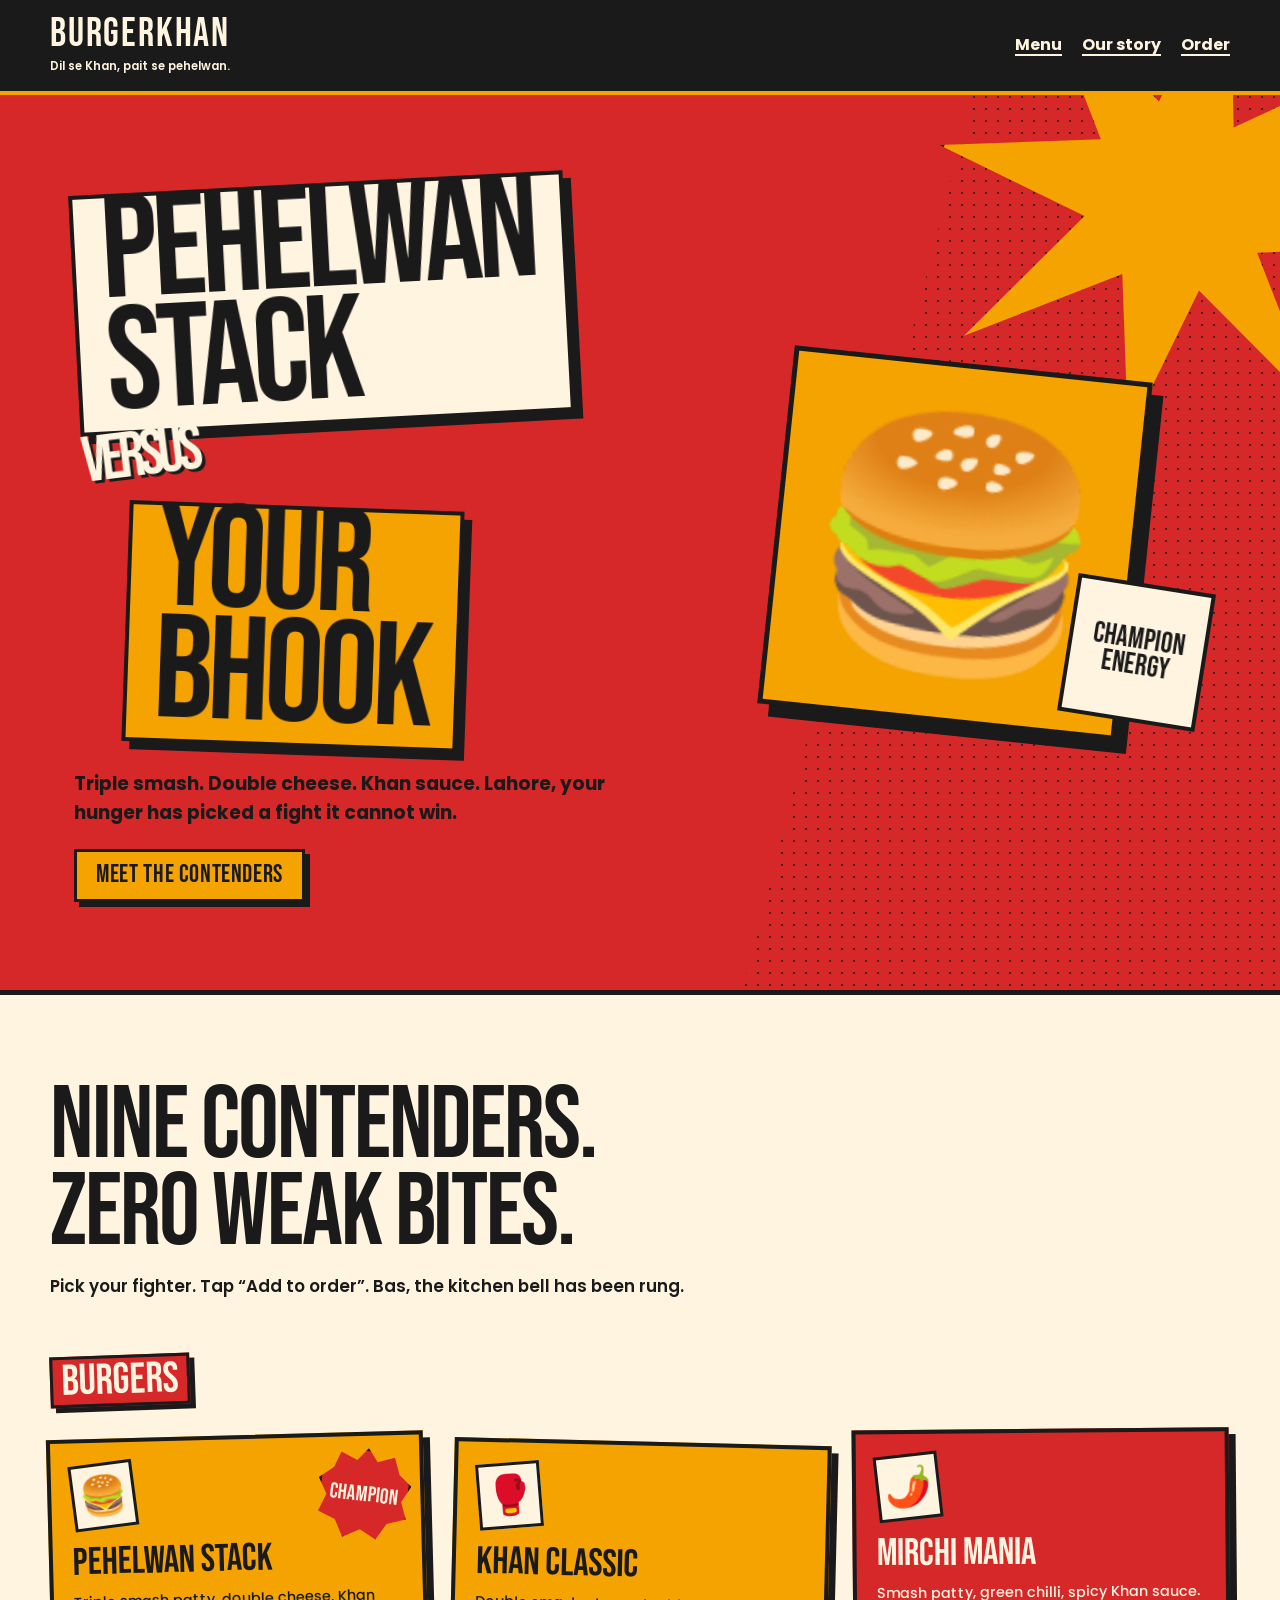
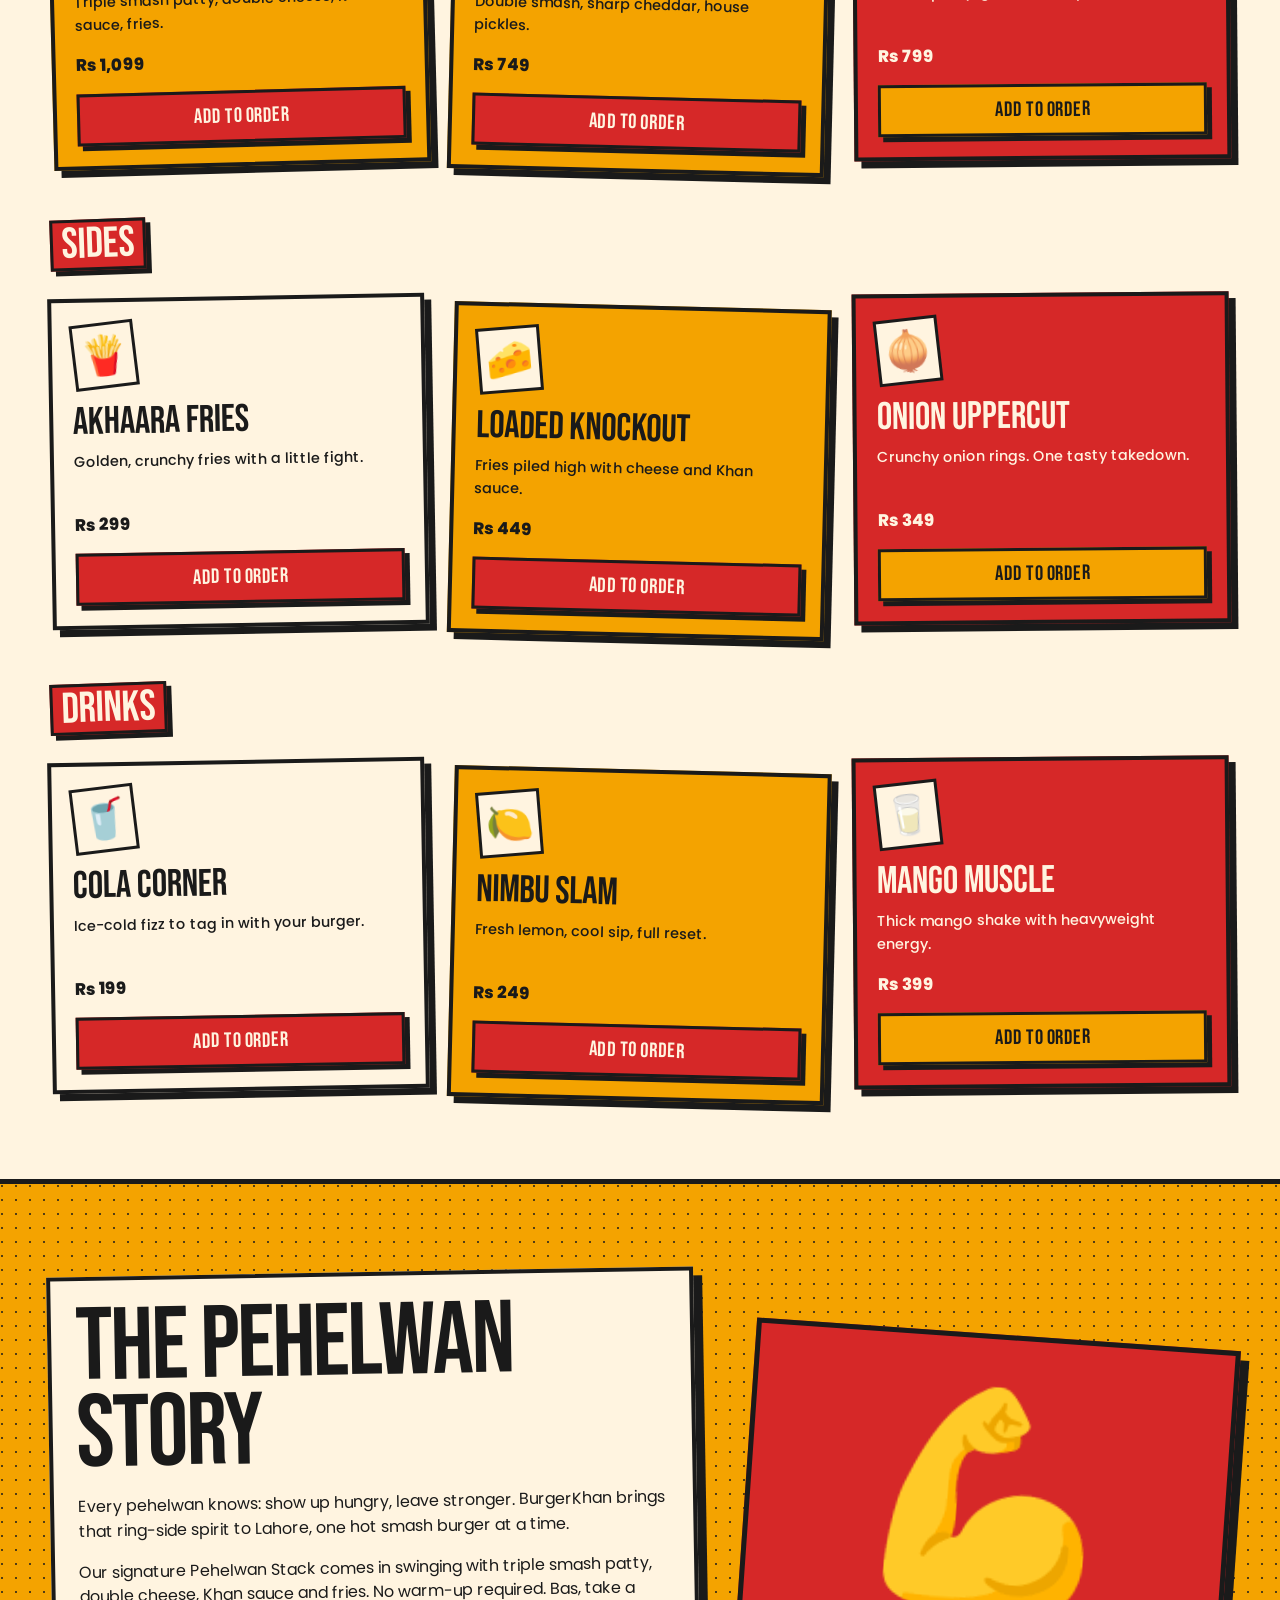
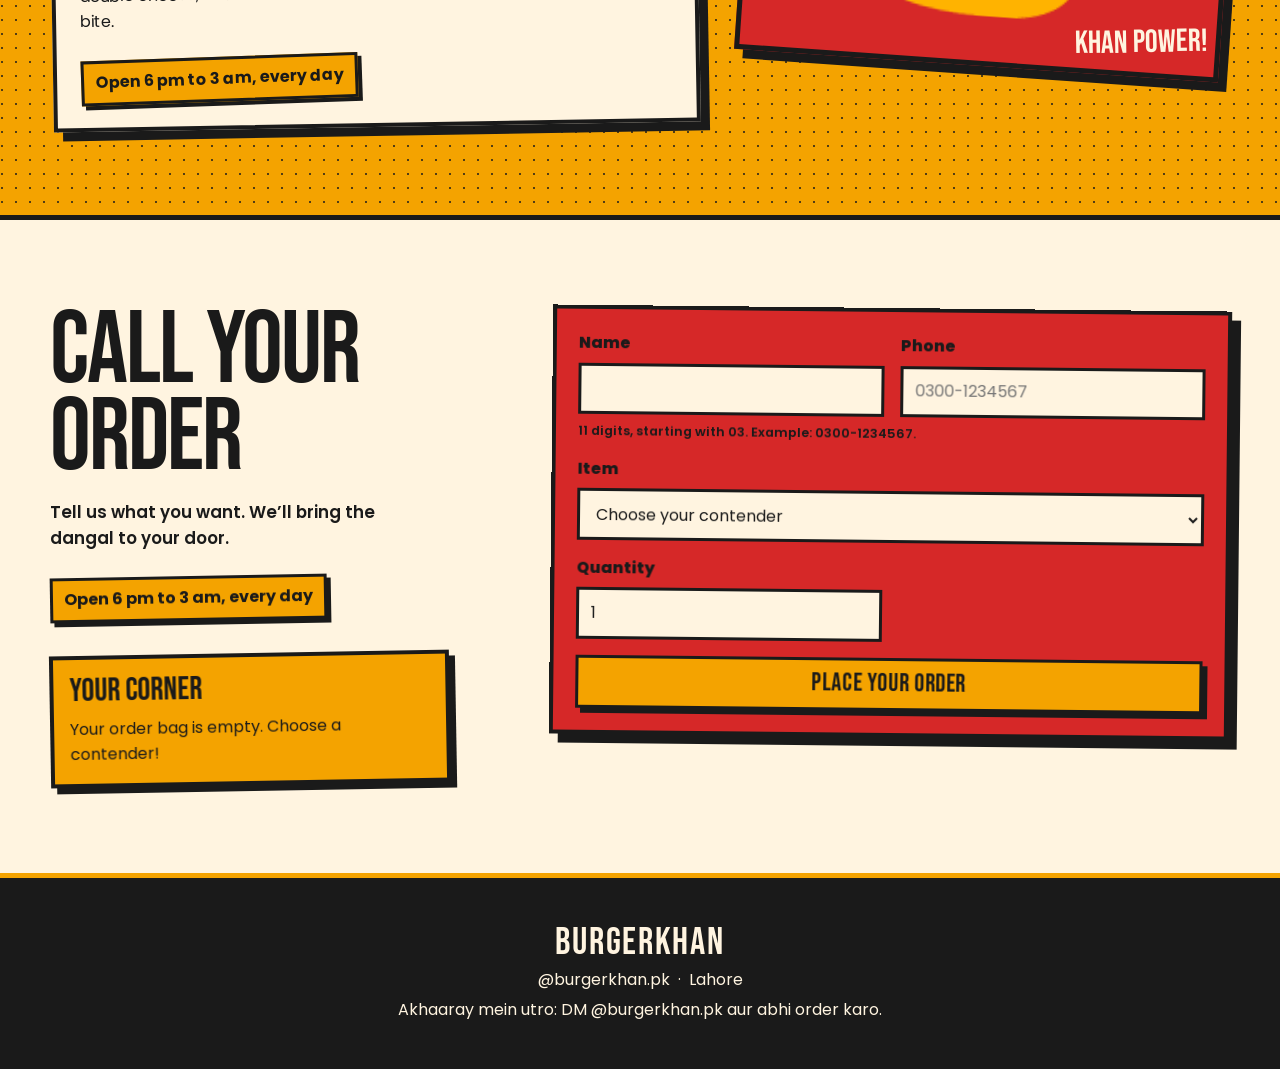
==== index.html @ 6ae86edf "first commit" ====
<!doctype html>
<html lang="en">
<head>
  <meta charset="utf-8">
  <meta name="viewport" content="width=device-width, initial-scale=1">
  <meta name="theme-color" content="#1A1A1A">
  <title>BurgerKhan | Dil se Khan, pait se pehelwan.</title>
  <meta name="description" content="Pehelwan-sized smash burgers, delivered across Lahore. Step into the BurgerKhan akhaara.">
  <link rel="preconnect" href="https://fonts.googleapis.com">
  <link rel="preconnect" href="https://fonts.gstatic.com" crossorigin>
  <link href="https://fonts.googleapis.com/css2?family=Bebas+Neue&family=Poppins:wght@400;500;600;700;800&display=swap" rel="stylesheet">
  <style>
    :root {
      color-scheme: light;
      --red: #D62828;
      --ink: #1A1A1A;
      --cream: #FFF4E0;
      --gold: #F4A300;
      --display: "Bebas Neue", Impact, sans-serif;
      --body: "Poppins", sans-serif;
    }

    * {
      box-sizing: border-box;
    }

    html {
      scroll-behavior: smooth;
    }

    body {
      margin: 0;
      overflow-x: hidden;
      background: var(--cream);
      color: var(--ink);
      font-family: var(--body);
      line-height: 1.55;
    }

    a {
      color: inherit;
    }

    button,
    input,
    select {
      font: inherit;
    }

    .site-header {
      position: relative;
      z-index: 2;
      padding: 1rem max(1.25rem, calc((100% - 1180px) / 2));
      border-bottom: 4px solid var(--gold);
      background: var(--ink);
      color: var(--cream);
    }

    .header-inner {
      display: flex;
      align-items: center;
      justify-content: space-between;
      gap: 1.5rem;
      max-width: 1180px;
      margin: 0 auto;
    }

    .brand {
      flex: 0 0 auto;
      text-decoration: none;
    }

    .brand-name {
      display: block;
      font-family: var(--display);
      font-size: 2.5rem;
      letter-spacing: 0.045em;
      line-height: 0.9;
    }

    .brand-tagline {
      display: block;
      margin-top: 0.35rem;
      font-size: 0.72rem;
      font-weight: 600;
    }

    .site-nav {
      display: flex;
      flex-wrap: wrap;
      justify-content: flex-end;
      gap: 0.4rem 1.25rem;
    }

    .site-nav a {
      padding: 0.35rem 0;
      font-weight: 700;
      text-decoration-thickness: 2px;
      text-underline-offset: 0.25rem;
    }

    .site-nav a:hover,
    .site-nav a:focus-visible {
      color: var(--gold);
    }

    a:focus-visible,
    button:focus-visible,
    input:focus-visible,
    select:focus-visible {
      outline: 3px solid var(--gold);
      outline-offset: 4px;
    }

    .hero {
      position: relative;
      overflow: hidden;
      border-bottom: 5px solid var(--ink);
      background-color: var(--red);
      background-image: url("data:image/svg+xml,%3Csvg xmlns='http://www.w3.org/2000/svg' width='12' height='12' viewBox='0 0 12 12'%3E%3Ccircle cx='2' cy='2' r='1' fill='%231A1A1A'/%3E%3C/svg%3E");
      background-position: 0 0;
      background-size: 12px 12px;
    }

    .hero::before,
    .hero::after {
      position: absolute;
      z-index: 0;
      content: "";
      pointer-events: none;
    }

    .hero::before {
      inset: 0;
      background: var(--red);
      clip-path: polygon(0 0, 76% 0, 58% 100%, 0 100%);
    }

    .hero::after {
      top: -9rem;
      right: -9rem;
      width: 30rem;
      aspect-ratio: 1;
      border: 5px solid var(--ink);
      background: var(--gold);
      clip-path: polygon(50% 0, 58% 34%, 86% 13%, 70% 43%, 100% 50%, 68% 58%, 87% 87%, 58% 68%, 50% 100%, 42% 68%, 13% 87%, 32% 58%, 0 50%, 32% 42%, 13% 13%, 42% 32%);
      transform: rotate(12deg);
    }

    .hero-inner {
      position: relative;
      z-index: 1;
      display: grid;
      grid-template-columns: 1.1fr 0.9fr;
      align-items: center;
      gap: 1rem;
      max-width: 1180px;
      min-height: 600px;
      margin: 0 auto;
      padding: 4rem 1.5rem;
    }

    .fight-poster {
      position: relative;
      z-index: 1;
      padding: 1.5rem 1rem 1.5rem 0;
    }

    .fight-poster h1 {
      margin: 0;
      font-family: var(--display);
      font-size: clamp(5rem, 11.5vw, 10.5rem);
      font-weight: 400;
      letter-spacing: -0.035em;
      line-height: 0.76;
      text-transform: uppercase;
    }

    .fight-poster h1 > span:not(.versus) {
      display: block;
      width: fit-content;
      padding: 0 0.18em 0.06em;
      border: 4px solid var(--ink);
      background: var(--cream);
      box-shadow: 8px 8px 0 var(--ink);
      transform: rotate(-3deg);
    }

    .fight-poster h1 > span:last-child {
      margin-top: 0.16em;
      background: var(--gold);
      transform: rotate(2deg) translateX(0.35em);
    }

    .versus {
      display: block;
      width: fit-content;
      margin: 0.35rem 0 0.4rem 0.5rem;
      color: var(--cream);
      font-family: var(--display);
      font-size: clamp(2.6rem, 5vw, 4.5rem);
      line-height: 0.8;
      text-shadow: 3px 3px 0 var(--ink);
      transform: rotate(-7deg);
    }

    .hero-copy {
      max-width: 540px;
      margin: 1.5rem 0 1.35rem;
      font-size: clamp(1rem, 1.7vw, 1.18rem);
      font-weight: 700;
    }

    .button {
      display: inline-flex;
      align-items: center;
      justify-content: center;
      min-height: 3.25rem;
      padding: 0.7rem 1.2rem;
      border: 3px solid var(--ink);
      border-radius: 0;
      background: var(--gold);
      box-shadow: 5px 5px 0 var(--ink);
      color: var(--ink);
      font-family: var(--display);
      font-size: 1.55rem;
      letter-spacing: 0.025em;
      line-height: 1;
      text-decoration: none;
      cursor: pointer;
      transition: transform 120ms ease, box-shadow 120ms ease, background-color 120ms ease;
    }

    .button:hover {
      background: var(--cream);
      animation: wobble 360ms ease-in-out;
    }

    .button:active {
      box-shadow: 1px 1px 0 var(--ink);
      transform: translate(4px, 4px) scale(0.96);
    }

    .hero-art {
      position: relative;
      display: grid;
      min-height: 400px;
      place-items: center;
    }

    .hero-burger {
      position: relative;
      z-index: 1;
      display: grid;
      width: min(74%, 360px);
      aspect-ratio: 1;
      place-items: center;
      border: 5px solid var(--ink);
      background: var(--gold);
      box-shadow: 12px 12px 0 var(--ink);
      font-size: clamp(9rem, 19vw, 15rem);
      line-height: 1;
      transform: rotate(6deg);
    }

    .fight-stamp {
      position: absolute;
      right: 0;
      bottom: 1.3rem;
      z-index: 2;
      display: grid;
      width: 8.7rem;
      aspect-ratio: 1;
      place-items: center;
      border: 4px solid var(--ink);
      background: var(--cream);
      font-family: var(--display);
      font-size: 1.8rem;
      line-height: 0.9;
      text-align: center;
      transform: rotate(9deg);
    }

    .page-ready .hero {
      animation: screen-shake 500ms 120ms both;
    }

    .page-ready .fight-poster h1 > span:not(.versus) {
      animation: slam-in 600ms cubic-bezier(0.2, 1.5, 0.45, 1) both;
    }

    .page-ready .fight-poster h1 > span:last-child {
      animation-delay: 180ms;
    }

    main section:not(.hero) {
      padding: 5.5rem max(1.25rem, calc((100% - 1180px) / 2));
    }

    .section-inner {
      max-width: 1180px;
      margin: 0 auto;
    }

    .section-heading {
      max-width: 900px;
      margin: 0;
      font-family: var(--display);
      font-size: clamp(3.8rem, 8vw, 7rem);
      font-weight: 400;
      letter-spacing: -0.02em;
      line-height: 0.85;
      text-transform: uppercase;
    }

    .section-intro {
      max-width: 650px;
      margin: 1rem 0 2.5rem;
      font-size: 1.05rem;
      font-weight: 600;
    }

    .menu-section {
      position: relative;
      overflow: hidden;
    }

    .menu-section::after {
      position: absolute;
      top: 4rem;
      right: -5rem;
      width: 16rem;
      aspect-ratio: 1;
      border: 4px solid var(--ink);
      background: var(--gold);
      clip-path: polygon(50% 0, 61% 36%, 98% 20%, 72% 50%, 98% 80%, 61% 64%, 50% 100%, 39% 64%, 2% 80%, 28% 50%, 2% 20%, 39% 36%);
      transform: rotate(18deg);
      pointer-events: none;
    }

    .menu-category {
      position: relative;
      z-index: 1;
      margin-top: 3.5rem;
    }

    .category-heading {
      display: inline-block;
      margin: 0 0 1.6rem;
      padding: 0 0.2em;
      border: 3px solid var(--ink);
      background: var(--red);
      box-shadow: 5px 5px 0 var(--ink);
      color: var(--cream);
      font-family: var(--display);
      font-size: 2.7rem;
      font-weight: 400;
      line-height: 1.05;
      text-transform: uppercase;
      transform: rotate(-2deg);
    }

    .menu-grid {
      display: grid;
      grid-template-columns: repeat(3, minmax(0, 1fr));
      gap: 1.5rem;
    }

    .menu-card {
      position: relative;
      display: flex;
      min-height: 300px;
      flex-direction: column;
      align-items: flex-start;
      padding: 1.25rem;
      border: 4px solid var(--ink);
      background: var(--cream);
      box-shadow: 7px 7px 0 var(--ink);
      transform: rotate(-1deg);
    }

    .menu-card:nth-child(2) {
      background: var(--gold);
      transform: rotate(1.4deg) translateY(0.6rem);
    }

    .menu-card:nth-child(3) {
      background: var(--red);
      color: var(--cream);
      transform: rotate(-0.5deg) translateY(-0.2rem);
    }

    .menu-card.featured {
      background: var(--gold);
      transform: rotate(-1.5deg) translateY(0.2rem);
    }

    .menu-card:nth-child(3).featured {
      background: var(--gold);
      color: var(--ink);
    }

    .menu-card-emoji {
      display: grid;
      width: 4rem;
      aspect-ratio: 1;
      place-items: center;
      margin-bottom: 0.85rem;
      border: 3px solid var(--ink);
      background: var(--cream);
      font-size: 2.4rem;
      transform: rotate(-6deg);
    }

    .menu-card h3 {
      max-width: 100%;
      margin: 0.2rem 0 0.4rem;
      font-family: var(--display);
      font-size: clamp(1.9rem, 3vw, 2.7rem);
      font-weight: 400;
      line-height: 0.95;
      text-transform: uppercase;
    }

    .menu-card p {
      margin: 0.2rem 0 1rem;
      font-size: 0.9rem;
      font-weight: 500;
    }

    .price {
      margin-top: auto;
      font-size: 1.05rem;
      font-weight: 800;
    }

    .badge {
      position: absolute;
      top: 0.75rem;
      right: 0.65rem;
      display: grid;
      width: 5.8rem;
      aspect-ratio: 1;
      place-items: center;
      border: 3px solid var(--ink);
      background: var(--red);
      color: var(--cream);
      font-family: var(--display);
      font-size: 1.35rem;
      line-height: 0.9;
      text-align: center;
      clip-path: polygon(50% 0, 61% 14%, 79% 7%, 86% 25%, 100% 36%, 91% 54%, 98% 72%, 78% 79%, 68% 97%, 50% 88%, 32% 98%, 22% 80%, 3% 73%, 10% 54%, 0 37%, 15% 24%, 21% 7%, 39% 14%);
      transform: rotate(8deg);
    }

    .add-button {
      width: 100%;
      margin-top: 1rem;
      background: var(--red);
      color: var(--cream);
      font-size: 1.3rem;
    }

    .menu-card:nth-child(3) .add-button {
      background: var(--gold);
      color: var(--ink);
    }

    .story {
      position: relative;
      overflow: hidden;
      border-top: 5px solid var(--ink);
      border-bottom: 5px solid var(--ink);
      background: var(--gold);
      background-image: url("data:image/svg+xml,%3Csvg xmlns='http://www.w3.org/2000/svg' width='14' height='14' viewBox='0 0 14 14'%3E%3Ccircle cx='2' cy='2' r='1' fill='%231A1A1A'/%3E%3C/svg%3E");
      background-size: 14px 14px;
    }

    .story-layout {
      display: grid;
      grid-template-columns: 1fr 0.75fr;
      align-items: center;
      gap: 3rem;
    }

    .story-copy {
      position: relative;
      z-index: 1;
      padding: 1.5rem;
      border: 4px solid var(--ink);
      background: var(--cream);
      box-shadow: 9px 9px 0 var(--ink);
      transform: rotate(-1deg);
    }

    .story-copy p {
      max-width: 650px;
    }

    .story-callout {
      position: relative;
      display: grid;
      min-height: 310px;
      place-items: center;
      border: 5px solid var(--ink);
      background: var(--red);
      box-shadow: 9px 9px 0 var(--ink);
      font-size: clamp(8rem, 18vw, 13rem);
      transform: rotate(4deg);
    }

    .story-callout::after {
      position: absolute;
      right: 0.5rem;
      bottom: 0.3rem;
      content: "KHAN POWER!";
      color: var(--cream);
      font-family: var(--display);
      font-size: 2rem;
      transform: rotate(-5deg);
    }

    .hours {
      display: inline-block;
      margin: 0.5rem 0 0;
      padding: 0.45rem 0.7rem;
      border: 3px solid var(--ink);
      background: var(--gold);
      box-shadow: 4px 4px 0 var(--ink);
      font-weight: 700;
      transform: rotate(-1deg);
    }

    .order-section {
      background: var(--cream);
    }

    .order-layout {
      display: grid;
      grid-template-columns: 0.8fr 1.2fr;
      align-items: start;
      gap: 3rem;
    }

    .order-note {
      max-width: 380px;
      font-size: 1.05rem;
      font-weight: 600;
    }

    .order-bag {
      max-width: 400px;
      margin-top: 2rem;
      padding: 1rem;
      border: 4px solid var(--ink);
      background: var(--gold);
      box-shadow: 6px 6px 0 var(--ink);
      transform: rotate(-1deg);
    }

    .order-bag h3 {
      margin: 0;
      font-family: var(--display);
      font-size: 2rem;
      font-weight: 400;
      line-height: 1;
      text-transform: uppercase;
    }

    .order-bag ol {
      margin: 0.65rem 0 0;
      padding-left: 1.5rem;
    }

    .order-bag li {
      margin: 0.35rem 0;
      font-weight: 700;
    }

    .order-bag-empty {
      margin: 0.65rem 0 0;
    }

    .order-form {
      display: grid;
      grid-template-columns: 1fr 1fr;
      gap: 1rem;
      padding: 1.4rem;
      border: 4px solid var(--ink);
      background: var(--red);
      box-shadow: 9px 9px 0 var(--ink);
      transform: rotate(0.6deg);
    }

    .field {
      display: grid;
      align-content: start;
      gap: 0.4rem;
    }

    .field.full-width,
    .phone-hint,
    .form-error,
    .form-success,
    .order-form .button {
      grid-column: 1 / -1;
    }

    .field label {
      font-weight: 800;
    }

    .field input,
    .field select {
      width: 100%;
      min-height: 3.1rem;
      padding: 0.65rem 0.75rem;
      border: 3px solid var(--ink);
      border-radius: 0;
      background: var(--cream);
      color: var(--ink);
    }

    .field input:focus,
    .field select:focus {
      outline: 3px solid var(--gold);
      outline-offset: 2px;
    }

    .phone-hint {
      margin: -0.55rem 0 0;
      font-size: 0.8rem;
      font-weight: 600;
    }

    .form-error,
    .form-success {
      margin: 0;
      padding: 0.6rem;
      border: 3px solid var(--ink);
      background: var(--cream);
      font-weight: 800;
    }

    .form-error {
      color: var(--red);
    }

    .form-success {
      color: var(--ink);
    }

    .shake {
      animation: wrong-field 380ms ease-in-out;
    }

    .site-footer {
      padding: 2.5rem 1.25rem;
      border-top: 5px solid var(--gold);
      background: var(--ink);
      color: var(--cream);
      text-align: center;
    }

    .footer-inner {
      max-width: 1180px;
      margin: 0 auto;
    }

    .site-footer p {
      margin: 0.35rem 0;
    }

    .footer-brand {
      font-family: var(--display);
      font-size: 2.4rem !important;
      letter-spacing: 0.045em;
      line-height: 1;
    }

    .dhishoom {
      position: fixed;
      z-index: 10;
      color: var(--gold);
      font-family: var(--display);
      font-size: clamp(2rem, 7vw, 4rem);
      line-height: 1;
      pointer-events: none;
      text-shadow: 3px 3px 0 var(--ink), -2px -2px 0 var(--ink), 2px -2px 0 var(--ink), -2px 2px 0 var(--ink);
      animation: dhishoom 650ms ease-out forwards;
    }

    .confetti-piece {
      position: fixed;
      z-index: 10;
      top: 45%;
      left: 50%;
      font-size: 1.8rem;
      pointer-events: none;
      animation: confetti-flight 1100ms ease-out forwards;
    }

    [hidden] {
      display: none !important;
    }

    @keyframes screen-shake {
      0%, 100% { transform: translateX(0); }
      20% { transform: translateX(-8px); }
      40% { transform: translateX(7px); }
      60% { transform: translateX(-5px); }
      80% { transform: translateX(3px); }
    }

    @keyframes slam-in {
      from { opacity: 0; transform: translateY(-90px) scale(1.35) rotate(-8deg); }
      to { opacity: 1; }
    }

    @keyframes wobble {
      0%, 100% { transform: rotate(0); }
      25% { transform: rotate(-3deg); }
      65% { transform: rotate(3deg); }
    }

    @keyframes wrong-field {
      0%, 100% { transform: translateX(0); }
      25% { transform: translateX(-8px); }
      50% { transform: translateX(7px); }
      75% { transform: translateX(-4px); }
    }

    @keyframes dhishoom {
      0% { opacity: 0; transform: translate(-50%, 0) scale(0.3) rotate(-14deg); }
      25% { opacity: 1; transform: translate(-50%, -1.2rem) scale(1.2) rotate(7deg); }
      100% { opacity: 0; transform: translate(-50%, -4rem) scale(0.8) rotate(-5deg); }
    }

    @keyframes confetti-flight {
      0% { opacity: 1; transform: translate(-50%, -50%) rotate(0) scale(0.7); }
      100% { opacity: 0; transform: translate(calc(-50% + var(--drift-x)), calc(-50% + var(--drift-y))) rotate(var(--spin)) scale(1.15); }
    }

    @media (max-width: 760px) {
      .header-inner {
        align-items: flex-start;
        flex-direction: column;
        gap: 0.8rem;
      }

      .site-nav {
        justify-content: flex-start;
        gap: 0.4rem 1rem;
      }

      .hero-inner {
        grid-template-columns: 1fr;
        gap: 0;
        min-height: auto;
        padding: 3rem 1.25rem 2rem;
      }

      .fight-poster {
        padding: 1.25rem 0 0;
      }

      .fight-poster h1 {
        font-size: clamp(4.5rem, 17vw, 8rem);
      }

      .hero-art {
        min-height: 300px;
      }

      .hero-burger {
        width: min(66%, 290px);
        font-size: clamp(9rem, 34vw, 13rem);
      }

      .fight-stamp {
        right: 8%;
        bottom: 0;
      }

      main section:not(.hero) {
        padding: 4rem 1.25rem;
      }

      .menu-grid {
        grid-template-columns: repeat(2, minmax(0, 1fr));
        gap: 1.25rem;
      }

      .menu-card {
        min-height: 320px;
        padding: 1rem;
      }

      .menu-card h3 {
        font-size: clamp(1.8rem, 5vw, 2.4rem);
      }

      .story-layout,
      .order-layout {
        grid-template-columns: 1fr;
        gap: 2rem;
      }

      .story-callout {
        min-height: 250px;
      }
    }

    @media (max-width: 430px) {
      .site-header {
        padding: 1rem;
      }

      .brand-name {
        font-size: 2.2rem;
      }

      .site-nav {
        gap: 0.25rem 0.8rem;
      }

      .site-nav a {
        font-size: 0.9rem;
      }

      .hero-inner {
        padding: 2.5rem 1rem 1.5rem;
      }

      .fight-poster h1 {
        font-size: clamp(4rem, 18vw, 5.7rem);
      }

      .fight-poster h1 > span:not(.versus) {
        border-width: 3px;
        box-shadow: 5px 5px 0 var(--ink);
      }

      .versus {
        font-size: 2.6rem;
      }

      .hero-art {
        min-height: 245px;
      }

      .hero-burger {
        width: 66%;
        border-width: 4px;
        box-shadow: 8px 8px 0 var(--ink);
        font-size: 9rem;
      }

      .fight-stamp {
        right: 3%;
        width: 6.7rem;
        font-size: 1.4rem;
      }

      main section:not(.hero) {
        padding: 3.5rem 1rem;
      }

      .section-heading {
        font-size: clamp(3.3rem, 15vw, 4.4rem);
      }

      .menu-category {
        margin-top: 2.7rem;
      }

      .menu-grid {
        grid-template-columns: 1fr;
        gap: 1.2rem;
        padding: 0 0.3rem 0.5rem;
      }

      .menu-card,
      .menu-card:nth-child(2),
      .menu-card:nth-child(3),
      .menu-card.featured {
        min-height: 270px;
        transform: none;
      }

      .menu-card:nth-child(2) {
        transform: rotate(1deg);
      }

      .menu-card:nth-child(3) {
        transform: rotate(-0.7deg);
      }

      .menu-card h3 {
        font-size: 2.35rem;
      }

      .story-copy {
        padding: 1rem;
      }

      .order-form {
        grid-template-columns: 1fr;
        padding: 1rem;
      }

      .field.full-width,
      .phone-hint,
      .form-error,
      .form-success,
      .order-form .button {
        grid-column: auto;
      }

      .site-footer p:last-child {
        max-width: 320px;
        margin: 0.5rem auto 0;
      }
    }

    @media (prefers-reduced-motion: reduce) {
      html {
        scroll-behavior: auto;
      }

      *,
      *::before,
      *::after {
        animation-duration: 0.01ms !important;
        animation-iteration-count: 1 !important;
        scroll-behavior: auto !important;
        transition-duration: 0.01ms !important;
      }
    }
  </style>
</head>
<body>
  <header class="site-header" id="home">
    <div class="header-inner">
      <a class="brand" href="#home" aria-label="BurgerKhan home">
        <span class="brand-name">BURGERKHAN</span>
        <span class="brand-tagline">Dil se Khan, pait se pehelwan.</span>
      </a>
      <nav class="site-nav" aria-label="Main navigation">
        <a href="#menu">Menu</a>
        <a href="#story">Our story</a>
        <a href="#order">Order</a>
      </nav>
    </div>
  </header>

  <main>
    <section class="hero" aria-labelledby="hero-title">
      <div class="hero-inner">
        <div class="fight-poster">
          <h1 id="hero-title"><span>Pehelwan<br>Stack</span><span class="versus">Versus</span><span>Your<br>Bhook</span></h1>
          <p class="hero-copy">Triple smash. Double cheese. Khan sauce. Lahore, your hunger has picked a fight it cannot win.</p>
          <a class="button" href="#menu">Meet the contenders</a>
        </div>
        <div class="hero-art" aria-hidden="true">
          <div class="hero-burger">🍔</div>
          <div class="fight-stamp">CHAMPION<br>ENERGY</div>
        </div>
      </div>
    </section>

    <section class="menu-section" id="menu" aria-labelledby="menu-title">
      <div class="section-inner">
        <h2 class="section-heading" id="menu-title">Nine contenders.<br>Zero weak bites.</h2>
        <p class="section-intro">Pick your fighter. Tap “Add to order”. Bas, the kitchen bell has been rung.</p>

        <div class="menu-category">
          <h3 class="category-heading">Burgers</h3>
          <div class="menu-grid">
            <article class="menu-card featured" data-item="Pehelwan Stack">
              <span class="badge">Champion</span>
              <span class="menu-card-emoji" aria-hidden="true">🍔</span>
              <h3>Pehelwan Stack</h3>
              <p>Triple smash patty, double cheese, Khan sauce, fries.</p>
              <span class="price">Rs 1,099</span>
              <button class="button add-button" type="button">Add to order</button>
            </article>
            <article class="menu-card" data-item="Khan Classic">
              <span class="menu-card-emoji" aria-hidden="true">🥊</span>
              <h3>Khan Classic</h3>
              <p>Double smash, sharp cheddar, house pickles.</p>
              <span class="price">Rs 749</span>
              <button class="button add-button" type="button">Add to order</button>
            </article>
            <article class="menu-card" data-item="Mirchi Mania">
              <span class="menu-card-emoji" aria-hidden="true">🌶️</span>
              <h3>Mirchi Mania</h3>
              <p>Smash patty, green chilli, spicy Khan sauce.</p>
              <span class="price">Rs 799</span>
              <button class="button add-button" type="button">Add to order</button>
            </article>
          </div>
        </div>

        <div class="menu-category">
          <h3 class="category-heading">Sides</h3>
          <div class="menu-grid">
            <article class="menu-card" data-item="Akhaara Fries">
              <span class="menu-card-emoji" aria-hidden="true">🍟</span>
              <h3>Akhaara Fries</h3>
              <p>Golden, crunchy fries with a little fight.</p>
              <span class="price">Rs 299</span>
              <button class="button add-button" type="button">Add to order</button>
            </article>
            <article class="menu-card" data-item="Loaded Knockout">
              <span class="menu-card-emoji" aria-hidden="true">🧀</span>
              <h3>Loaded Knockout</h3>
              <p>Fries piled high with cheese and Khan sauce.</p>
              <span class="price">Rs 449</span>
              <button class="button add-button" type="button">Add to order</button>
            </article>
            <article class="menu-card" data-item="Onion Uppercut">
              <span class="menu-card-emoji" aria-hidden="true">🧅</span>
              <h3>Onion Uppercut</h3>
              <p>Crunchy onion rings. One tasty takedown.</p>
              <span class="price">Rs 349</span>
              <button class="button add-button" type="button">Add to order</button>
            </article>
          </div>
        </div>

        <div class="menu-category">
          <h3 class="category-heading">Drinks</h3>
          <div class="menu-grid">
            <article class="menu-card" data-item="Cola Corner">
              <span class="menu-card-emoji" aria-hidden="true">🥤</span>
              <h3>Cola Corner</h3>
              <p>Ice-cold fizz to tag in with your burger.</p>
              <span class="price">Rs 199</span>
              <button class="button add-button" type="button">Add to order</button>
            </article>
            <article class="menu-card" data-item="Nimbu Slam">
              <span class="menu-card-emoji" aria-hidden="true">🍋</span>
              <h3>Nimbu Slam</h3>
              <p>Fresh lemon, cool sip, full reset.</p>
              <span class="price">Rs 249</span>
              <button class="button add-button" type="button">Add to order</button>
            </article>
            <article class="menu-card" data-item="Mango Muscle">
              <span class="menu-card-emoji" aria-hidden="true">🥛</span>
              <h3>Mango Muscle</h3>
              <p>Thick mango shake with heavyweight energy.</p>
              <span class="price">Rs 399</span>
              <button class="button add-button" type="button">Add to order</button>
            </article>
          </div>
        </div>
      </div>
    </section>

    <section class="story" id="story" aria-labelledby="story-title">
      <div class="section-inner story-layout">
        <div class="story-copy">
          <h2 class="section-heading" id="story-title">The pehelwan story</h2>
          <p>Every pehelwan knows: show up hungry, leave stronger. BurgerKhan brings that ring-side spirit to Lahore, one hot smash burger at a time.</p>
          <p>Our signature Pehelwan Stack comes in swinging with triple smash patty, double cheese, Khan sauce and fries. No warm-up required. Bas, take a bite.</p>
          <p class="hours">Open 6 pm to 3 am, every day</p>
        </div>
        <div class="story-callout" aria-hidden="true">💪</div>
      </div>
    </section>

    <section class="order-section" id="order" aria-labelledby="order-title">
      <div class="section-inner order-layout">
        <div>
          <h2 class="section-heading" id="order-title">Call your order</h2>
          <p class="order-note">Tell us what you want. We’ll bring the dangal to your door.</p>
          <p class="hours">Open 6 pm to 3 am, every day</p>
          <div class="order-bag" aria-live="polite">
            <h3>Your corner</h3>
            <p class="order-bag-empty" id="bag-empty">Your order bag is empty. Choose a contender!</p>
            <ol id="bag-items" hidden></ol>
          </div>
        </div>
        <form class="order-form" id="order-form" novalidate>
          <div class="field">
            <label for="customer-name">Name</label>
            <input id="customer-name" name="name" autocomplete="name" required>
          </div>
          <div class="field">
            <label for="customer-phone">Phone</label>
            <input id="customer-phone" name="phone" type="tel" inputmode="numeric" autocomplete="tel" placeholder="0300-1234567" aria-describedby="phone-hint phone-error" required>
          </div>
          <p class="phone-hint" id="phone-hint">11 digits, starting with 03. Example: 0300-1234567.</p>
          <div class="field full-width">
            <label for="order-item">Item</label>
            <select id="order-item" name="item" required>
              <option value="">Choose your contender</option>
              <option>Pehelwan Stack</option>
              <option>Khan Classic</option>
              <option>Mirchi Mania</option>
              <option>Akhaara Fries</option>
              <option>Loaded Knockout</option>
              <option>Onion Uppercut</option>
              <option>Cola Corner</option>
              <option>Nimbu Slam</option>
              <option>Mango Muscle</option>
            </select>
          </div>
          <div class="field">
            <label for="quantity">Quantity</label>
            <input id="quantity" name="quantity" type="number" min="1" step="1" value="1" required>
          </div>
          <p class="form-error" id="phone-error" role="alert" hidden>Please enter 11 digits starting with 03, like 0300-1234567. Check the number and try again.</p>
          <p class="form-error" id="form-error" role="alert" hidden>Please enter your name, choose an item and set a whole-number quantity of at least 1.</p>
          <p class="form-success" id="form-success" role="status" hidden>You’re in the ring! Your order details are ready.</p>
          <button class="button" type="submit">Place your order</button>
        </form>
      </div>
    </section>
  </main>

  <footer class="site-footer">
    <div class="footer-inner">
      <p class="footer-brand">BURGERKHAN</p>
      <p>@burgerkhan.pk &nbsp;·&nbsp; Lahore</p>
      <p>Akhaaray mein utro: DM @burgerkhan.pk aur abhi order karo.</p>
    </div>
  </footer>

  <script>
    const orderForm = document.querySelector("#order-form");
    const phoneInput = document.querySelector("#customer-phone");
    const nameInput = document.querySelector("#customer-name");
    const itemSelect = document.querySelector("#order-item");
    const quantityInput = document.querySelector("#quantity");
    const phoneError = document.querySelector("#phone-error");
    const formError = document.querySelector("#form-error");
    const formSuccess = document.querySelector("#form-success");
    const bagItems = document.querySelector("#bag-items");
    const bagEmpty = document.querySelector("#bag-empty");
    const orderItems = new Map();
    const reducedMotion = window.matchMedia("(prefers-reduced-motion: reduce)");

    requestAnimationFrame(() => document.body.classList.add("page-ready"));

    function isValidPhone(value) {
      return /^03\d{2}-?\d{7}$/.test(value);
    }

    function showDhishoom(button) {
      if (reducedMotion.matches) return;
      const bounds = button.getBoundingClientRect();
      const burst = document.createElement("span");
      burst.className = "dhishoom";
      burst.textContent = "DHISHOOM!";
      burst.setAttribute("aria-hidden", "true");
      burst.style.left = `${bounds.left + bounds.width / 2}px`;
      burst.style.top = `${bounds.top}px`;
      document.body.append(burst);
      window.setTimeout(() => burst.remove(), 700);
    }

    function renderBag() {
      bagItems.replaceChildren();
      bagEmpty.hidden = orderItems.size > 0;
      bagItems.hidden = orderItems.size === 0;

      for (const [item, quantity] of orderItems) {
        const line = document.createElement("li");
        line.textContent = `${item} × ${quantity}`;
        bagItems.append(line);
      }
    }

    function setOrderItem(item, quantity) {
      orderItems.set(item, quantity);
      itemSelect.value = item;
      quantityInput.value = String(quantity);
      renderBag();
      formSuccess.hidden = true;
    }

    document.querySelectorAll(".menu-card").forEach((card) => {
      const button = card.querySelector(".add-button");
      button.addEventListener("click", () => {
        const item = card.dataset.item;
        const quantity = (orderItems.get(item) || 0) + 1;
        setOrderItem(item, quantity);
        showDhishoom(button);
      });
    });

    itemSelect.addEventListener("change", () => {
      quantityInput.value = String(orderItems.get(itemSelect.value) || 1);
      formSuccess.hidden = true;
    });

    quantityInput.addEventListener("change", () => {
      const item = itemSelect.value;
      const quantity = Number(quantityInput.value);
      if (item && Number.isInteger(quantity) && quantity > 0) {
        orderItems.set(item, quantity);
        renderBag();
      }
      formSuccess.hidden = true;
    });

    phoneInput.addEventListener("blur", () => {
      const digits = phoneInput.value.replace(/\D/g, "");
      if (digits.length === 11 && digits.startsWith("03")) {
        phoneInput.value = `${digits.slice(0, 4)}-${digits.slice(4)}`;
      }
    });

    function shakeField(field) {
      field.classList.remove("shake");
      void field.offsetWidth;
      field.classList.add("shake");
      field.addEventListener("animationend", () => field.classList.remove("shake"), { once: true });
      field.focus();
    }

    function fireConfetti() {
      if (reducedMotion.matches) return;
      for (let index = 0; index < 24; index += 1) {
        const piece = document.createElement("span");
        const angle = (Math.PI * 2 * index) / 24;
        const distance = 90 + (index % 4) * 28;
        piece.className = "confetti-piece";
        piece.textContent = "🍔";
        piece.setAttribute("aria-hidden", "true");
        piece.style.setProperty("--drift-x", `${Math.cos(angle) * distance}px`);
        piece.style.setProperty("--drift-y", `${Math.sin(angle) * distance - 70}px`);
        piece.style.setProperty("--spin", `${(index % 2 ? 1 : -1) * (120 + index * 12)}deg`);
        document.body.append(piece);
        window.setTimeout(() => piece.remove(), 1150);
      }
    }

    orderForm.addEventListener("submit", (event) => {
      event.preventDefault();
      phoneError.hidden = true;
      formError.hidden = true;
      formSuccess.hidden = true;

      if (!isValidPhone(phoneInput.value)) {
        phoneError.hidden = false;
        shakeField(phoneInput);
        return;
      }

      const quantity = Number(quantityInput.value);
      if (!nameInput.value.trim()) {
        formError.hidden = false;
        shakeField(nameInput);
        return;
      }
      if (!itemSelect.value) {
        formError.hidden = false;
        shakeField(itemSelect);
        return;
      }
      if (!Number.isInteger(quantity) || quantity < 1) {
        formError.hidden = false;
        shakeField(quantityInput);
        return;
      }

      orderItems.set(itemSelect.value, quantity);
      renderBag();
      formSuccess.hidden = false;
      fireConfetti();
    });
  </script>
</body>
</html>
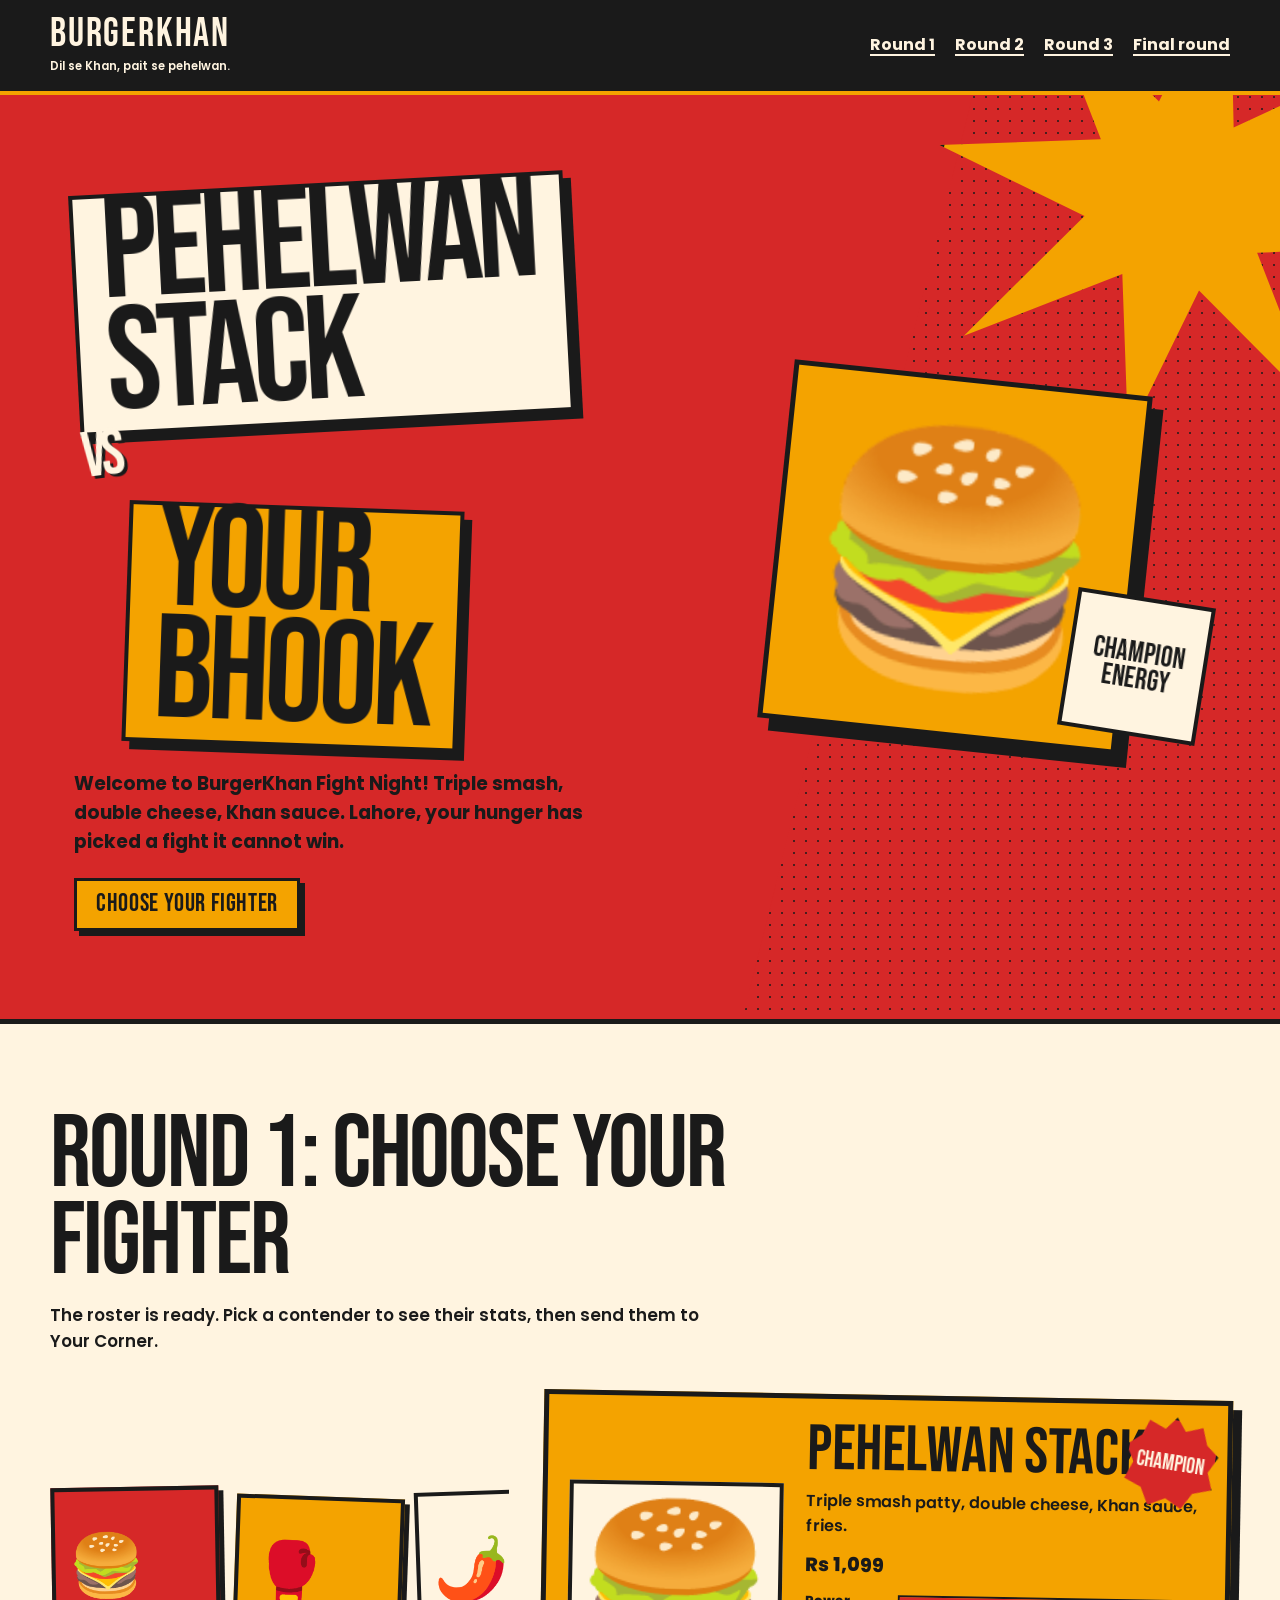
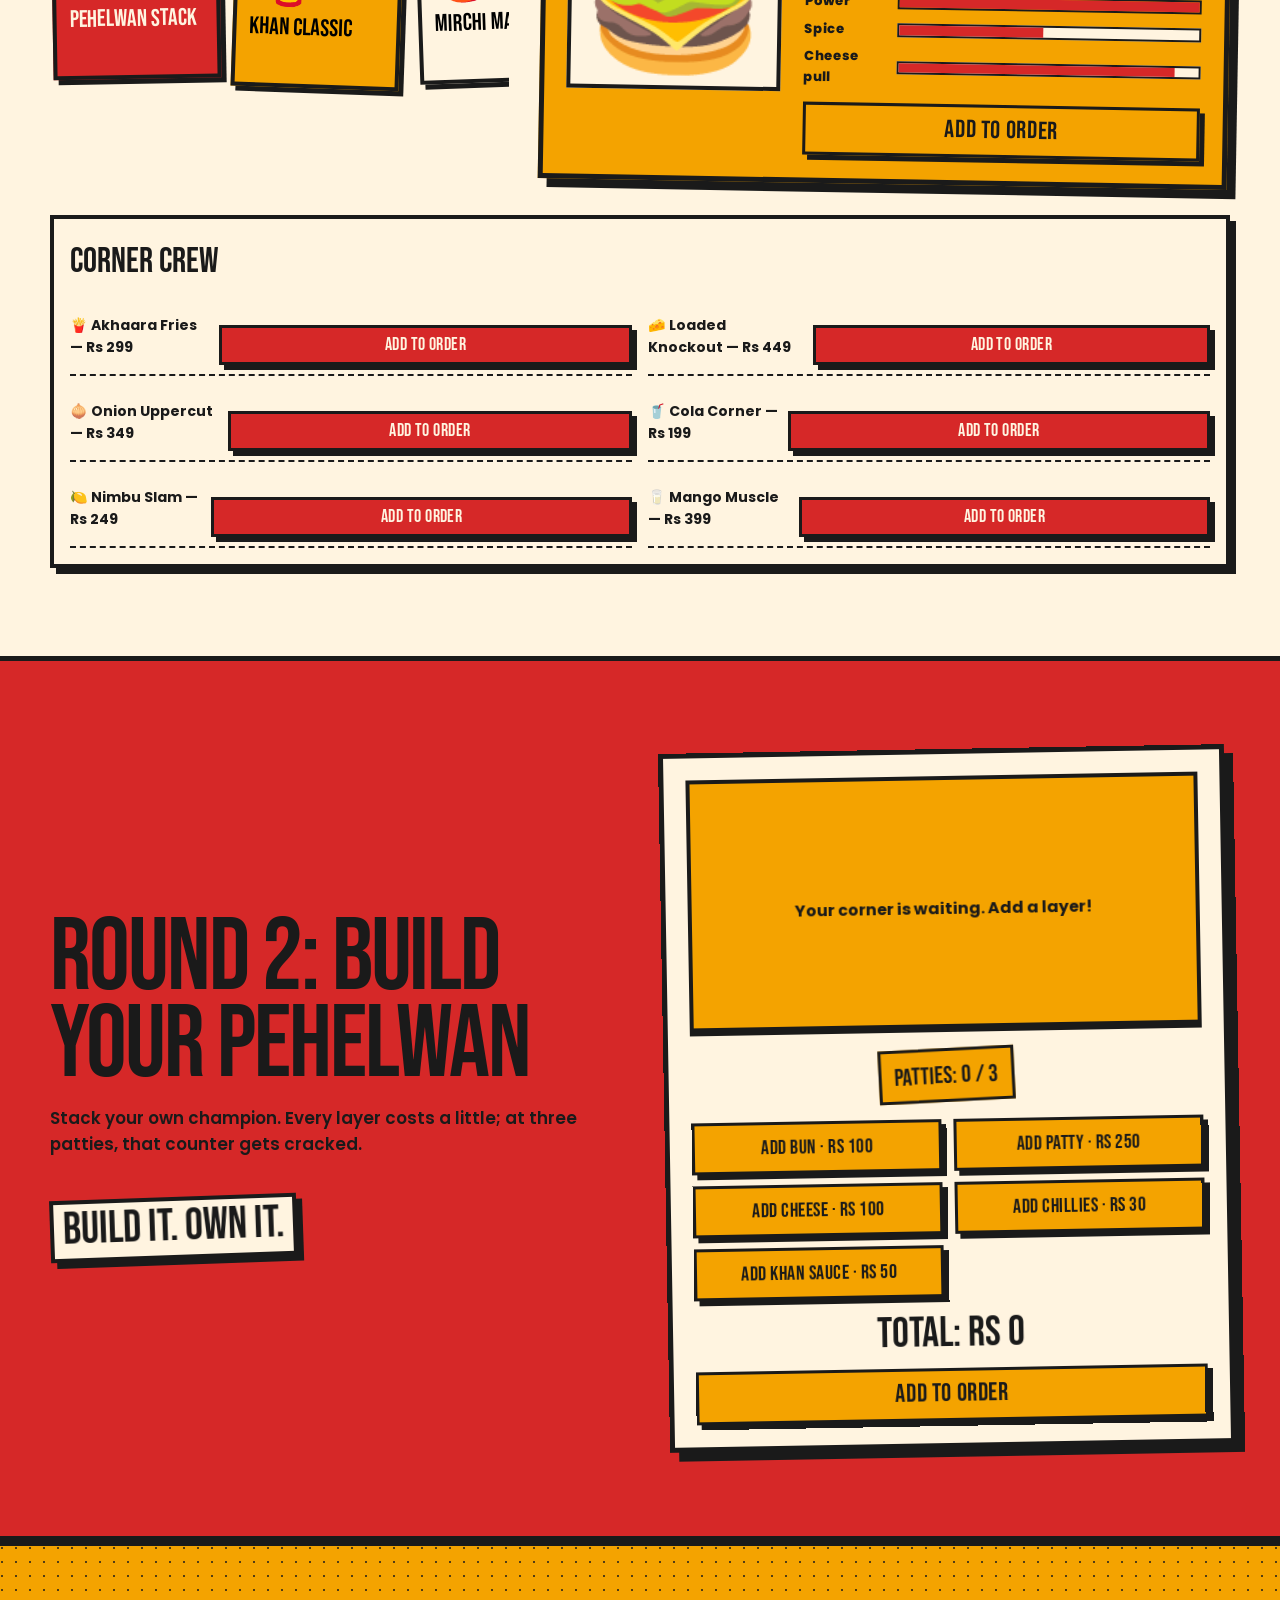
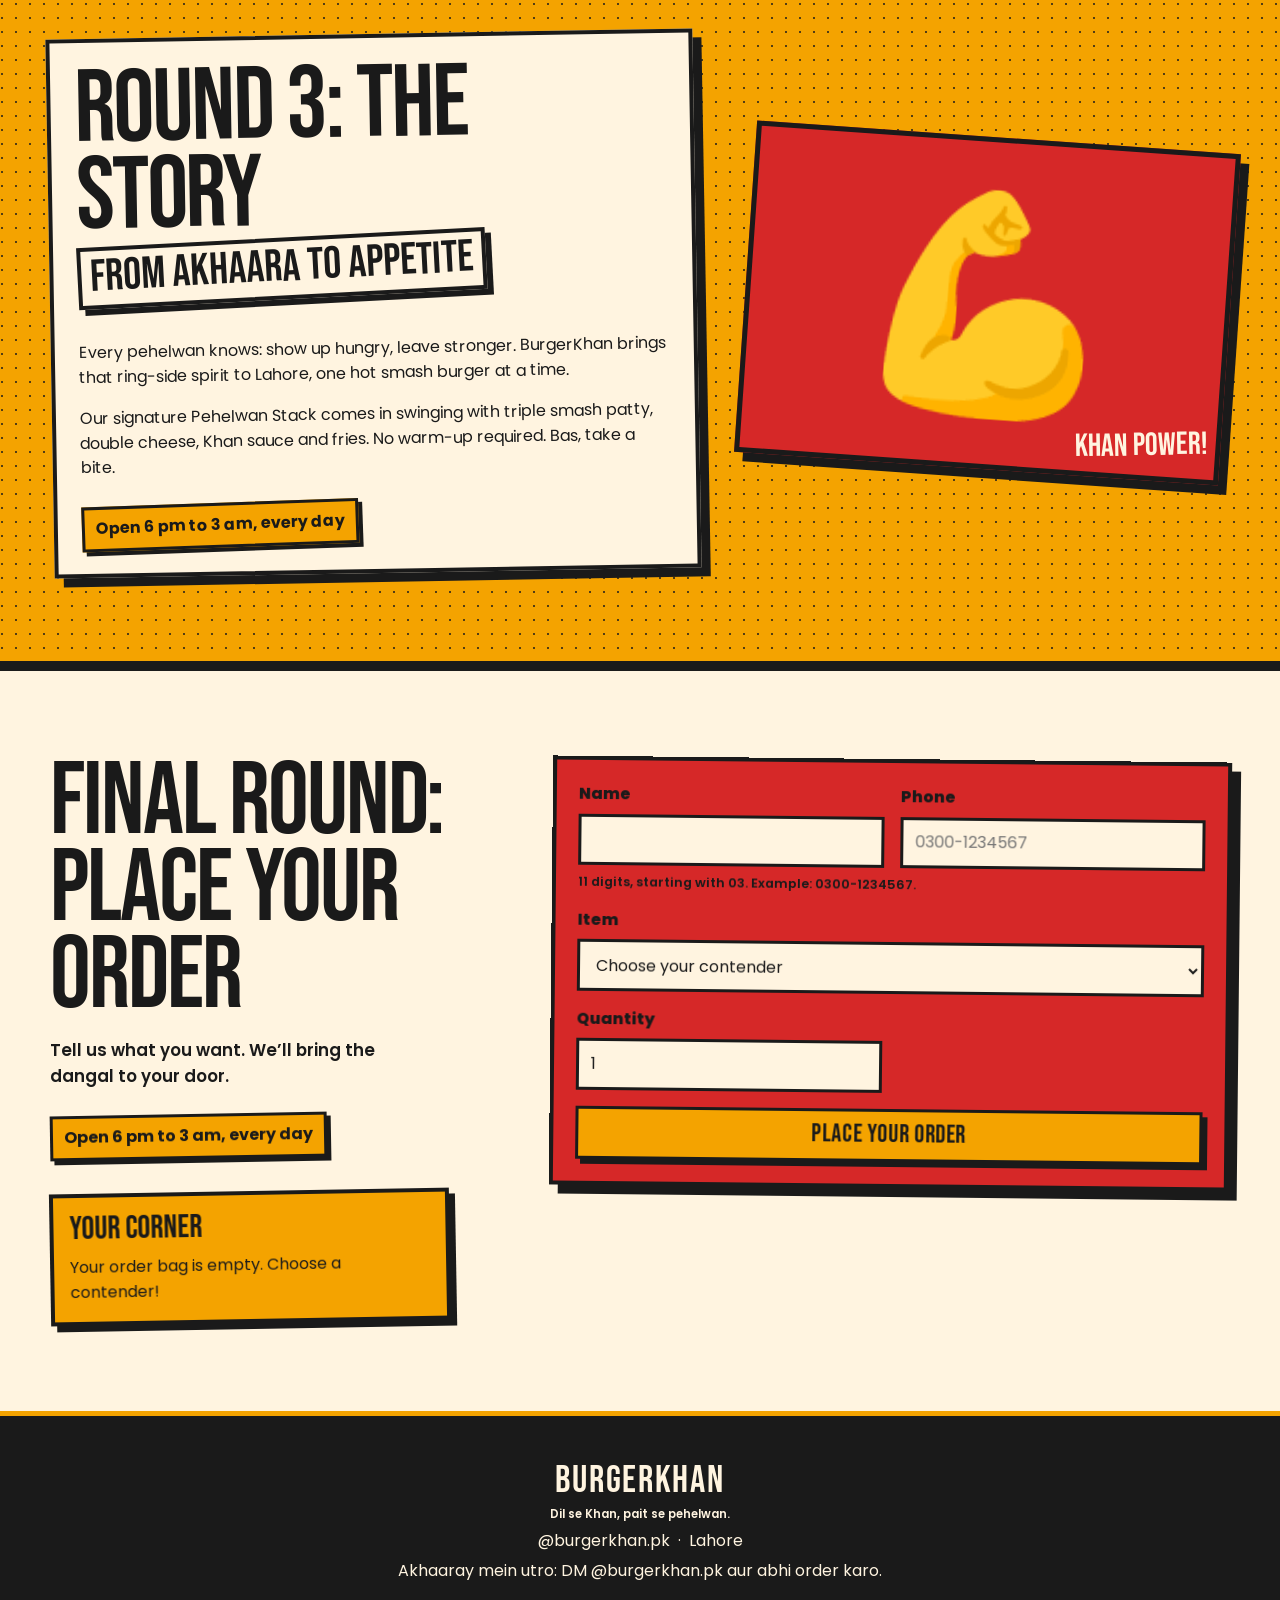
==== commit 440ae86c: "Add Fight Night rounds and burger builder" ====
--- a/index.html
+++ b/index.html
@@ -4,7 +4,7 @@
   <meta charset="utf-8">
   <meta name="viewport" content="width=device-width, initial-scale=1">
   <meta name="theme-color" content="#1A1A1A">
-  <title>BurgerKhan | Dil se Khan, pait se pehelwan.</title>
+  <title>BurgerKhan Fight Night | Dil se Khan, pait se pehelwan.</title>
   <meta name="description" content="Pehelwan-sized smash burgers, delivered across Lahore. Step into the BurgerKhan akhaara.">
   <link rel="preconnect" href="https://fonts.googleapis.com">
   <link rel="preconnect" href="https://fonts.gstatic.com" crossorigin>
@@ -37,6 +37,24 @@
       line-height: 1.55;
     }
 
+    body::before {
+      position: fixed;
+      z-index: 0;
+      inset: -30px;
+      background-image: url("data:image/svg+xml,%3Csvg xmlns='http://www.w3.org/2000/svg' width='16' height='16' viewBox='0 0 16 16'%3E%3Ccircle cx='3' cy='3' r='1.5' fill='%231A1A1A'/%3E%3C/svg%3E");
+      background-size: 16px 16px;
+      content: "";
+      opacity: 0.1;
+      pointer-events: none;
+      animation: dots-drift 14s linear infinite;
+    }
+
+    main,
+    .site-footer {
+      position: relative;
+      z-index: 1;
+    }
+
     a {
       color: inherit;
     }
@@ -48,12 +66,18 @@
     }
 
     .site-header {
-      position: relative;
-      z-index: 2;
+      position: sticky;
+      top: 0;
+      z-index: 5;
       padding: 1rem max(1.25rem, calc((100% - 1180px) / 2));
       border-bottom: 4px solid var(--gold);
       background: var(--ink);
       color: var(--cream);
+      transition: transform 180ms ease;
+    }
+
+    .site-header.header-hidden {
+      transform: translateY(-110%);
     }
 
     .header-inner {
@@ -145,6 +169,7 @@
       background: var(--gold);
       clip-path: polygon(50% 0, 58% 34%, 86% 13%, 70% 43%, 100% 50%, 68% 58%, 87% 87%, 58% 68%, 50% 100%, 42% 68%, 13% 87%, 32% 58%, 0 50%, 32% 42%, 13% 13%, 42% 32%);
       transform: rotate(12deg);
+      animation: sunburst-turn 34s linear infinite;
     }
 
     .hero-inner {
@@ -923,9 +948,474 @@
       }
     }
 
+    .atmosphere {
+      position: fixed;
+      z-index: 0;
+      inset: 0;
+      overflow: hidden;
+      pointer-events: none;
+    }
+
+    .floaty {
+      position: absolute;
+      bottom: -4rem;
+      font-size: clamp(1.5rem, 3vw, 2.8rem);
+      opacity: 0.18;
+      animation: float-up var(--float-time, 16s) linear infinite;
+      animation-delay: var(--float-delay, 0s);
+    }
+
+    .floaty:nth-child(1) { left: 8%; --float-time: 19s; }
+    .floaty:nth-child(2) { left: 31%; --float-time: 15s; --float-delay: -7s; }
+    .floaty:nth-child(3) { left: 55%; --float-time: 21s; --float-delay: -12s; }
+    .floaty:nth-child(4) { left: 78%; --float-time: 17s; --float-delay: -4s; }
+    .floaty:nth-child(5) { left: 92%; --float-time: 23s; --float-delay: -16s; }
+
+    .round-flash {
+      position: fixed;
+      z-index: 20;
+      top: 50%;
+      left: 50%;
+      display: grid;
+      min-width: min(18rem, calc(100vw - 2rem));
+      place-items: center;
+      padding: 1rem 2rem;
+      border: 5px solid var(--ink);
+      background: var(--gold);
+      box-shadow: 9px 9px 0 var(--ink);
+      font-family: var(--display);
+      font-size: clamp(3.2rem, 12vw, 6rem);
+      line-height: 0.9;
+      text-align: center;
+      opacity: 0;
+      pointer-events: none;
+      transform: translate(-50%, -50%) scale(0.5) rotate(-8deg);
+    }
+
+    .round-flash.is-active {
+      animation: round-card 1350ms cubic-bezier(0.2, 1.4, 0.4, 1) both;
+    }
+
+    .round-flash-bell {
+      display: block;
+      width: 2.6rem;
+      height: 2.6rem;
+      margin: 0 auto 0.25rem;
+      transform-origin: 50% 10%;
+    }
+
+    .round-flash.is-active .round-flash-bell {
+      animation: bell-ring 450ms 80ms ease-in-out 2;
+    }
+
+    .round-flash-bell path {
+      fill: var(--red);
+      stroke: var(--ink);
+      stroke-linecap: round;
+      stroke-linejoin: round;
+      stroke-width: 3;
+    }
+
+    .roster-layout {
+      display: grid;
+      grid-template-columns: minmax(0, 0.8fr) minmax(0, 1.2fr);
+      align-items: center;
+      gap: 2rem;
+    }
+
+    .roster {
+      display: flex;
+      gap: 0.9rem;
+      overflow-x: auto;
+      padding: 0.9rem 0.75rem 1.3rem;
+      scroll-snap-type: x mandatory;
+      scrollbar-color: var(--red) var(--cream);
+    }
+
+    .fighter-choice {
+      flex: 0 0 10.5rem;
+      min-height: 12rem;
+      padding: 0.8rem;
+      border: 4px solid var(--ink);
+      background: var(--cream);
+      box-shadow: 5px 5px 0 var(--ink);
+      font-family: var(--display);
+      font-size: 1.5rem;
+      line-height: 0.95;
+      text-align: left;
+      cursor: pointer;
+      scroll-snap-align: start;
+      transform: rotate(-2deg);
+    }
+
+    .fighter-choice:nth-child(even) {
+      background: var(--gold);
+      transform: rotate(2deg) translateY(0.4rem);
+    }
+
+    .fighter-choice[aria-pressed="true"] {
+      background: var(--red);
+      color: var(--cream);
+      transform: rotate(-1deg) translateY(-0.2rem);
+    }
+
+    .fighter-choice-emoji {
+      display: block;
+      margin-bottom: 0.75rem;
+      font-family: var(--body);
+      font-size: 3.8rem;
+      line-height: 1;
+    }
+
+    .fighter-preview {
+      position: relative;
+      display: grid;
+      grid-template-columns: minmax(8rem, 0.7fr) 1.3fr;
+      align-items: center;
+      gap: 1.4rem;
+      padding: 1.4rem;
+      border: 5px solid var(--ink);
+      background: var(--gold);
+      box-shadow: 9px 9px 0 var(--ink);
+      transform: rotate(1deg);
+    }
+
+    .fighter-preview-emoji {
+      display: grid;
+      min-height: 13rem;
+      place-items: center;
+      border: 4px solid var(--ink);
+      background: var(--cream);
+      font-size: clamp(6rem, 13vw, 10rem);
+      line-height: 1;
+    }
+
+    .fighter-preview h3 {
+      margin: 0;
+      font-family: var(--display);
+      font-size: clamp(2.5rem, 5vw, 4.5rem);
+      font-weight: 400;
+      line-height: 0.9;
+      text-transform: uppercase;
+    }
+
+    .fighter-preview p {
+      margin: 0.65rem 0;
+      font-weight: 600;
+    }
+
+    .fighter-price {
+      display: block;
+      margin: 0.7rem 0;
+      font-size: 1.2rem;
+      font-weight: 800;
+    }
+
+    .stat {
+      display: grid;
+      grid-template-columns: 5.3rem 1fr;
+      align-items: center;
+      gap: 0.5rem;
+      margin: 0.45rem 0;
+      font-size: 0.82rem;
+      font-weight: 800;
+    }
+
+    .stat-track {
+      height: 0.85rem;
+      border: 2px solid var(--ink);
+      background: var(--cream);
+    }
+
+    .stat-fill {
+      display: block;
+      width: var(--stat);
+      height: 100%;
+      background: var(--red);
+    }
+
+    .fighter-preview .button {
+      width: 100%;
+      margin-top: 0.5rem;
+    }
+
+    .corner-menu {
+      display: grid;
+      grid-template-columns: 1fr 1fr;
+      gap: 0.65rem 1rem;
+      margin-top: 2rem;
+      padding: 1rem;
+      border: 4px solid var(--ink);
+      background: var(--cream);
+      box-shadow: 6px 6px 0 var(--ink);
+    }
+
+    .corner-menu h3 {
+      grid-column: 1 / -1;
+      margin: 0;
+      font-family: var(--display);
+      font-size: 2.2rem;
+      font-weight: 400;
+    }
+
+    .corner-menu-item {
+      display: flex;
+      align-items: center;
+      justify-content: space-between;
+      gap: 0.6rem;
+      padding: 0.55rem 0;
+      border-bottom: 2px dashed var(--ink);
+    }
+
+    .corner-menu-item span {
+      font-size: 0.88rem;
+      font-weight: 700;
+    }
+
+    .corner-menu-item .button {
+      min-height: 2.5rem;
+      padding: 0.45rem 0.65rem;
+      font-size: 1.1rem;
+      white-space: nowrap;
+    }
+
+    .builder-section {
+      border-top: 5px solid var(--ink);
+      border-bottom: 5px solid var(--ink);
+      background: var(--red);
+    }
+
+    .builder-layout {
+      display: grid;
+      grid-template-columns: 1fr 1fr;
+      align-items: center;
+      gap: 3rem;
+    }
+
+    .builder-panel {
+      padding: 1.4rem;
+      border: 5px solid var(--ink);
+      background: var(--cream);
+      box-shadow: 9px 9px 0 var(--ink);
+      transform: rotate(-1deg);
+    }
+
+    .builder-stack {
+      display: flex;
+      min-height: 16rem;
+      flex-direction: column-reverse;
+      align-items: center;
+      justify-content: flex-start;
+      padding: 1.4rem 1rem 0.5rem;
+      border: 4px solid var(--ink);
+      border-bottom-width: 8px;
+      background: var(--gold);
+      overflow: hidden;
+    }
+
+    .builder-empty {
+      align-self: center;
+      margin: auto;
+      font-weight: 700;
+      text-align: center;
+    }
+
+    .burger-layer {
+      position: relative;
+      display: grid;
+      width: min(100%, 17rem);
+      min-height: 1.3rem;
+      place-items: center;
+      border: 3px solid var(--ink);
+      font-size: 0.72rem;
+      font-weight: 800;
+      line-height: 1.1;
+      text-align: center;
+      animation: layer-drop 420ms cubic-bezier(0.2, 1.5, 0.45, 1) both;
+    }
+
+    .burger-layer.bun {
+      min-height: 2.2rem;
+      border-radius: 2rem 2rem 0.5rem 0.5rem;
+      background: var(--gold);
+    }
+
+    .burger-layer.patty {
+      min-height: 1.45rem;
+      background: var(--ink);
+      color: var(--cream);
+    }
+
+    .burger-layer.cheese {
+      min-height: 0.85rem;
+      background: var(--gold);
+    }
+
+    .burger-layer.chilli {
+      min-height: 0.9rem;
+      background: var(--red);
+      color: var(--cream);
+    }
+
+    .burger-layer.sauce {
+      min-height: 0.75rem;
+      background: var(--red);
+    }
+
+    .patty-counter {
+      position: relative;
+      margin: 1rem auto 0;
+      width: fit-content;
+      padding: 0.35rem 0.8rem;
+      border: 3px solid var(--ink);
+      background: var(--gold);
+      font-family: var(--display);
+      font-size: 1.5rem;
+      transform: rotate(-2deg);
+    }
+
+    .patty-counter.cracked::after {
+      position: absolute;
+      inset: -4px;
+      background: var(--red);
+      clip-path: polygon(47% 0, 55% 0, 51% 39%, 68% 48%, 54% 57%, 59% 100%, 47% 100%, 50% 62%, 34% 53%, 47% 43%);
+      content: "";
+      pointer-events: none;
+    }
+
+    .builder-controls {
+      display: grid;
+      grid-template-columns: 1fr 1fr;
+      gap: 0.7rem;
+      margin-top: 1rem;
+    }
+
+    .builder-controls .button {
+      width: 100%;
+      padding: 0.7rem 0.45rem;
+      font-size: 1.25rem;
+    }
+
+    .builder-controls .button:disabled {
+      background: var(--cream);
+      cursor: not-allowed;
+      opacity: 0.72;
+    }
+
+    .builder-price {
+      margin: 1rem 0 0;
+      font-family: var(--display);
+      font-size: 2.6rem;
+      line-height: 1;
+      text-align: center;
+    }
+
+    .builder-add {
+      width: 100%;
+      margin-top: 0.8rem;
+    }
+
+    .round-story {
+      border-top: 5px solid var(--ink);
+      border-bottom: 5px solid var(--ink);
+      background-color: var(--gold);
+      background-image: url("data:image/svg+xml,%3Csvg xmlns='http://www.w3.org/2000/svg' width='14' height='14' viewBox='0 0 14 14'%3E%3Ccircle cx='2' cy='2' r='1' fill='%231A1A1A'/%3E%3C/svg%3E");
+      background-size: 14px 14px;
+    }
+
+    .round-heading {
+      display: inline-block;
+      margin: 0 0 1.4rem;
+      padding: 0.1em 0.2em;
+      border: 4px solid var(--ink);
+      background: var(--cream);
+      box-shadow: 6px 6px 0 var(--ink);
+      font-family: var(--display);
+      font-size: clamp(1.8rem, 4vw, 2.8rem);
+      line-height: 1;
+      transform: rotate(-2deg);
+    }
+
+    .order-section {
+      border-top: 5px solid var(--ink);
+    }
+
+    @keyframes dots-drift {
+      to { background-position: 96px 96px; }
+    }
+
+    @keyframes sunburst-turn {
+      to { rotate: 372deg; }
+    }
+
+    @keyframes float-up {
+      from { transform: translateY(0) rotate(-10deg); }
+      to { transform: translateY(-115vh) rotate(25deg); }
+    }
+
+    @keyframes round-card {
+      0% { opacity: 0; transform: translate(-50%, -50%) scale(0.45) rotate(-8deg); }
+      18%, 72% { opacity: 1; transform: translate(-50%, -50%) scale(1) rotate(2deg); }
+      100% { opacity: 0; transform: translate(-50%, -50%) scale(0.8) rotate(-3deg); }
+    }
+
+    @keyframes bell-ring {
+      0%, 100% { rotate: 0deg; }
+      20%, 60% { rotate: 18deg; }
+      40%, 80% { rotate: -18deg; }
+    }
+
+    @keyframes layer-drop {
+      0% { opacity: 0; transform: translateY(-3rem) scale(1.08, 0.7); }
+      65% { opacity: 1; transform: translateY(0.2rem) scale(0.92, 1.12); }
+      100% { transform: translateY(0) scale(1); }
+    }
+
+    @media (max-width: 760px) {
+      .roster-layout,
+      .builder-layout {
+        grid-template-columns: 1fr;
+        gap: 2rem;
+      }
+
+      .fighter-preview {
+        grid-template-columns: minmax(7rem, 0.65fr) 1.35fr;
+      }
+    }
+
+    @media (max-width: 430px) {
+      .fighter-preview {
+        grid-template-columns: 1fr;
+        padding: 1rem;
+      }
+
+      .fighter-preview-emoji {
+        min-height: 10rem;
+        font-size: 7rem;
+      }
+
+      .corner-menu {
+        grid-template-columns: 1fr;
+      }
+
+      .corner-menu h3 {
+        grid-column: auto;
+      }
+
+      .builder-panel {
+        padding: 0.85rem;
+      }
+    }
+
     @media (prefers-reduced-motion: reduce) {
       html {
         scroll-behavior: auto;
+      }
+
+      .round-flash.is-active {
+        opacity: 1;
+        transform: translate(-50%, -50%);
+        animation: none !important;
       }
 
       *,
@@ -940,6 +1430,19 @@
   </style>
 </head>
 <body>
+  <div class="atmosphere" aria-hidden="true">
+    <span class="floaty">🍔</span>
+    <span class="floaty">🌶️</span>
+    <span class="floaty">💪</span>
+    <span class="floaty">🍔</span>
+    <span class="floaty">🌶️</span>
+  </div>
+  <div class="round-flash" id="round-flash" aria-live="polite" aria-atomic="true">
+    <svg class="round-flash-bell" viewBox="0 0 48 48" aria-hidden="true">
+      <path d="M11 33h26l-4-5V18a9 9 0 0 0-18 0v10l-4 5Zm9 5a4 4 0 0 0 8 0" />
+    </svg>
+    <span id="round-flash-title"></span>
+  </div>
   <header class="site-header" id="home">
     <div class="header-inner">
       <a class="brand" href="#home" aria-label="BurgerKhan home">
@@ -947,20 +1450,21 @@
         <span class="brand-tagline">Dil se Khan, pait se pehelwan.</span>
       </a>
       <nav class="site-nav" aria-label="Main navigation">
-        <a href="#menu">Menu</a>
-        <a href="#story">Our story</a>
-        <a href="#order">Order</a>
+        <a href="#menu">Round 1</a>
+        <a href="#builder">Round 2</a>
+        <a href="#story">Round 3</a>
+        <a href="#order">Final round</a>
       </nav>
     </div>
   </header>
 
   <main>
-    <section class="hero" aria-labelledby="hero-title">
+    <section class="hero" data-round="ENTRANCE" aria-labelledby="hero-title">
       <div class="hero-inner">
         <div class="fight-poster">
-          <h1 id="hero-title"><span>Pehelwan<br>Stack</span><span class="versus">Versus</span><span>Your<br>Bhook</span></h1>
-          <p class="hero-copy">Triple smash. Double cheese. Khan sauce. Lahore, your hunger has picked a fight it cannot win.</p>
-          <a class="button" href="#menu">Meet the contenders</a>
+          <h1 id="hero-title"><span>Pehelwan<br>Stack</span><span class="versus">Vs</span><span>Your<br>Bhook</span></h1>
+          <p class="hero-copy">Welcome to BurgerKhan Fight Night! Triple smash, double cheese, Khan sauce. Lahore, your hunger has picked a fight it cannot win.</p>
+          <a class="button" href="#menu">Choose your fighter</a>
         </div>
         <div class="hero-art" aria-hidden="true">
           <div class="hero-burger">🍔</div>
@@ -969,99 +1473,78 @@
       </div>
     </section>
 
-    <section class="menu-section" id="menu" aria-labelledby="menu-title">
+    <section class="menu-section" id="menu" data-round="ROUND 1" aria-labelledby="menu-title">
       <div class="section-inner">
-        <h2 class="section-heading" id="menu-title">Nine contenders.<br>Zero weak bites.</h2>
-        <p class="section-intro">Pick your fighter. Tap “Add to order”. Bas, the kitchen bell has been rung.</p>
-
-        <div class="menu-category">
-          <h3 class="category-heading">Burgers</h3>
-          <div class="menu-grid">
-            <article class="menu-card featured" data-item="Pehelwan Stack">
-              <span class="badge">Champion</span>
-              <span class="menu-card-emoji" aria-hidden="true">🍔</span>
-              <h3>Pehelwan Stack</h3>
-              <p>Triple smash patty, double cheese, Khan sauce, fries.</p>
-              <span class="price">Rs 1,099</span>
-              <button class="button add-button" type="button">Add to order</button>
-            </article>
-            <article class="menu-card" data-item="Khan Classic">
-              <span class="menu-card-emoji" aria-hidden="true">🥊</span>
-              <h3>Khan Classic</h3>
-              <p>Double smash, sharp cheddar, house pickles.</p>
-              <span class="price">Rs 749</span>
-              <button class="button add-button" type="button">Add to order</button>
-            </article>
-            <article class="menu-card" data-item="Mirchi Mania">
-              <span class="menu-card-emoji" aria-hidden="true">🌶️</span>
-              <h3>Mirchi Mania</h3>
-              <p>Smash patty, green chilli, spicy Khan sauce.</p>
-              <span class="price">Rs 799</span>
-              <button class="button add-button" type="button">Add to order</button>
-            </article>
+        <h2 class="section-heading" id="menu-title">Round 1: Choose your fighter</h2>
+        <p class="section-intro">The roster is ready. Pick a contender to see their stats, then send them to Your Corner.</p>
+        <div class="roster-layout">
+          <div class="roster" role="group" aria-label="Burger fighter roster">
+            <button class="fighter-choice" type="button" data-fighter="stack" aria-pressed="true">
+              <span class="fighter-choice-emoji" aria-hidden="true">🍔</span>Pehelwan Stack
+            </button>
+            <button class="fighter-choice" type="button" data-fighter="classic" aria-pressed="false">
+              <span class="fighter-choice-emoji" aria-hidden="true">🥊</span>Khan Classic
+            </button>
+            <button class="fighter-choice" type="button" data-fighter="mirchi" aria-pressed="false">
+              <span class="fighter-choice-emoji" aria-hidden="true">🌶️</span>Mirchi Mania
+            </button>
           </div>
+          <article class="fighter-preview" aria-live="polite">
+            <span class="badge">Champion</span>
+            <div class="fighter-preview-emoji" id="fighter-emoji" aria-hidden="true">🍔</div>
+            <div>
+              <h3 id="fighter-name">Pehelwan Stack</h3>
+              <p id="fighter-description">Triple smash patty, double cheese, Khan sauce, fries.</p>
+              <span class="fighter-price" id="fighter-price">Rs 1,099</span>
+              <div class="stat"><span>Power</span><span class="stat-track"><span class="stat-fill" id="stat-power" style="--stat: 100%"></span></span></div>
+              <div class="stat"><span>Spice</span><span class="stat-track"><span class="stat-fill" id="stat-spice" style="--stat: 48%"></span></span></div>
+              <div class="stat"><span>Cheese pull</span><span class="stat-track"><span class="stat-fill" id="stat-cheese" style="--stat: 92%"></span></span></div>
+              <button class="button" id="fighter-add" type="button">Add to order</button>
+            </div>
+          </article>
         </div>
-
-        <div class="menu-category">
-          <h3 class="category-heading">Sides</h3>
-          <div class="menu-grid">
-            <article class="menu-card" data-item="Akhaara Fries">
-              <span class="menu-card-emoji" aria-hidden="true">🍟</span>
-              <h3>Akhaara Fries</h3>
-              <p>Golden, crunchy fries with a little fight.</p>
-              <span class="price">Rs 299</span>
-              <button class="button add-button" type="button">Add to order</button>
-            </article>
-            <article class="menu-card" data-item="Loaded Knockout">
-              <span class="menu-card-emoji" aria-hidden="true">🧀</span>
-              <h3>Loaded Knockout</h3>
-              <p>Fries piled high with cheese and Khan sauce.</p>
-              <span class="price">Rs 449</span>
-              <button class="button add-button" type="button">Add to order</button>
-            </article>
-            <article class="menu-card" data-item="Onion Uppercut">
-              <span class="menu-card-emoji" aria-hidden="true">🧅</span>
-              <h3>Onion Uppercut</h3>
-              <p>Crunchy onion rings. One tasty takedown.</p>
-              <span class="price">Rs 349</span>
-              <button class="button add-button" type="button">Add to order</button>
-            </article>
-          </div>
-        </div>
-
-        <div class="menu-category">
-          <h3 class="category-heading">Drinks</h3>
-          <div class="menu-grid">
-            <article class="menu-card" data-item="Cola Corner">
-              <span class="menu-card-emoji" aria-hidden="true">🥤</span>
-              <h3>Cola Corner</h3>
-              <p>Ice-cold fizz to tag in with your burger.</p>
-              <span class="price">Rs 199</span>
-              <button class="button add-button" type="button">Add to order</button>
-            </article>
-            <article class="menu-card" data-item="Nimbu Slam">
-              <span class="menu-card-emoji" aria-hidden="true">🍋</span>
-              <h3>Nimbu Slam</h3>
-              <p>Fresh lemon, cool sip, full reset.</p>
-              <span class="price">Rs 249</span>
-              <button class="button add-button" type="button">Add to order</button>
-            </article>
-            <article class="menu-card" data-item="Mango Muscle">
-              <span class="menu-card-emoji" aria-hidden="true">🥛</span>
-              <h3>Mango Muscle</h3>
-              <p>Thick mango shake with heavyweight energy.</p>
-              <span class="price">Rs 399</span>
-              <button class="button add-button" type="button">Add to order</button>
-            </article>
-          </div>
+        <div class="corner-menu" aria-label="Sides and drinks menu">
+          <h3>Corner crew</h3>
+          <div class="corner-menu-item"><span>🍟 Akhaara Fries — Rs 299</span><button class="button add-button" type="button" data-item="Akhaara Fries">Add to order</button></div>
+          <div class="corner-menu-item"><span>🧀 Loaded Knockout — Rs 449</span><button class="button add-button" type="button" data-item="Loaded Knockout">Add to order</button></div>
+          <div class="corner-menu-item"><span>🧅 Onion Uppercut — Rs 349</span><button class="button add-button" type="button" data-item="Onion Uppercut">Add to order</button></div>
+          <div class="corner-menu-item"><span>🥤 Cola Corner — Rs 199</span><button class="button add-button" type="button" data-item="Cola Corner">Add to order</button></div>
+          <div class="corner-menu-item"><span>🍋 Nimbu Slam — Rs 249</span><button class="button add-button" type="button" data-item="Nimbu Slam">Add to order</button></div>
+          <div class="corner-menu-item"><span>🥛 Mango Muscle — Rs 399</span><button class="button add-button" type="button" data-item="Mango Muscle">Add to order</button></div>
         </div>
       </div>
     </section>
 
-    <section class="story" id="story" aria-labelledby="story-title">
+    <section class="builder-section" id="builder" data-round="ROUND 2" aria-labelledby="builder-title">
+      <div class="section-inner builder-layout">
+        <div>
+          <h2 class="section-heading" id="builder-title">Round 2: Build your pehelwan</h2>
+          <p class="section-intro">Stack your own champion. Every layer costs a little; at three patties, that counter gets cracked.</p>
+          <p class="round-heading">Build it. Own it.</p>
+        </div>
+        <div class="builder-panel">
+          <div class="builder-stack" id="builder-stack" aria-label="Your burger layers">
+            <p class="builder-empty" id="builder-empty">Your corner is waiting. Add a layer!</p>
+          </div>
+          <p class="patty-counter" id="patty-counter" aria-live="polite">Patties: <span id="patty-count">0</span> / 3</p>
+          <div class="builder-controls" aria-label="Burger ingredients">
+            <button class="button builder-ingredient" type="button" data-layer="bun" data-label="Bun" data-price="100">Add bun · Rs 100</button>
+            <button class="button builder-ingredient" type="button" data-layer="patty" data-label="Smash patty" data-price="250">Add patty · Rs 250</button>
+            <button class="button builder-ingredient" type="button" data-layer="cheese" data-label="Cheese" data-price="100">Add cheese · Rs 100</button>
+            <button class="button builder-ingredient" type="button" data-layer="chilli" data-label="Chillies" data-price="30">Add chillies · Rs 30</button>
+            <button class="button builder-ingredient" type="button" data-layer="sauce" data-label="Khan sauce" data-price="50">Add Khan sauce · Rs 50</button>
+          </div>
+          <p class="builder-price" aria-live="polite">Total: <span id="builder-price">Rs 0</span></p>
+          <button class="button builder-add" id="builder-add" type="button" disabled>Add to order</button>
+        </div>
+      </div>
+    </section>
+
+    <section class="story round-story" id="story" data-round="ROUND 3" aria-labelledby="story-title">
       <div class="section-inner story-layout">
         <div class="story-copy">
-          <h2 class="section-heading" id="story-title">The pehelwan story</h2>
+          <h2 class="section-heading" id="story-title">Round 3: The story</h2>
+          <p class="round-heading">From akhaara to appetite</p>
           <p>Every pehelwan knows: show up hungry, leave stronger. BurgerKhan brings that ring-side spirit to Lahore, one hot smash burger at a time.</p>
           <p>Our signature Pehelwan Stack comes in swinging with triple smash patty, double cheese, Khan sauce and fries. No warm-up required. Bas, take a bite.</p>
           <p class="hours">Open 6 pm to 3 am, every day</p>
@@ -1070,10 +1553,10 @@
       </div>
     </section>
 
-    <section class="order-section" id="order" aria-labelledby="order-title">
+    <section class="order-section" id="order" data-round="FINAL ROUND" aria-labelledby="order-title">
       <div class="section-inner order-layout">
         <div>
-          <h2 class="section-heading" id="order-title">Call your order</h2>
+          <h2 class="section-heading" id="order-title">Final round: Place your order</h2>
           <p class="order-note">Tell us what you want. We’ll bring the dangal to your door.</p>
           <p class="hours">Open 6 pm to 3 am, every day</p>
           <div class="order-bag" aria-live="polite">
@@ -1096,6 +1579,7 @@
             <label for="order-item">Item</label>
             <select id="order-item" name="item" required>
               <option value="">Choose your contender</option>
+              <option>Custom Pehelwan</option>
               <option>Pehelwan Stack</option>
               <option>Khan Classic</option>
               <option>Mirchi Mania</option>
@@ -1123,6 +1607,7 @@
   <footer class="site-footer">
     <div class="footer-inner">
       <p class="footer-brand">BURGERKHAN</p>
+      <p class="brand-tagline">Dil se Khan, pait se pehelwan.</p>
       <p>@burgerkhan.pk &nbsp;·&nbsp; Lahore</p>
       <p>Akhaaray mein utro: DM @burgerkhan.pk aur abhi order karo.</p>
     </div>
@@ -1141,8 +1626,68 @@
     const bagEmpty = document.querySelector("#bag-empty");
     const orderItems = new Map();
     const reducedMotion = window.matchMedia("(prefers-reduced-motion: reduce)");
+    const itemPrices = new Map([
+      ["Pehelwan Stack", 1099],
+      ["Khan Classic", 749],
+      ["Mirchi Mania", 799],
+      ["Akhaara Fries", 299],
+      ["Loaded Knockout", 449],
+      ["Onion Uppercut", 349],
+      ["Cola Corner", 199],
+      ["Nimbu Slam", 249],
+      ["Mango Muscle", 399]
+    ]);
+    const fighters = {
+      stack: {
+        name: "Pehelwan Stack",
+        emoji: "🍔",
+        description: "Triple smash patty, double cheese, Khan sauce, fries.",
+        price: 1099,
+        power: 100,
+        spice: 48,
+        cheese: 92,
+        champion: true
+      },
+      classic: {
+        name: "Khan Classic",
+        emoji: "🥊",
+        description: "Double smash, sharp cheddar, house pickles.",
+        price: 749,
+        power: 76,
+        spice: 30,
+        cheese: 70,
+        champion: false
+      },
+      mirchi: {
+        name: "Mirchi Mania",
+        emoji: "🌶️",
+        description: "Smash patty, green chilli, spicy Khan sauce.",
+        price: 799,
+        power: 70,
+        spice: 100,
+        cheese: 46,
+        champion: false
+      }
+    };
+    const builderLayers = [];
+    const roundFlash = document.querySelector("#round-flash");
+    const roundFlashTitle = document.querySelector("#round-flash-title");
+    const builderStack = document.querySelector("#builder-stack");
+    const builderEmpty = document.querySelector("#builder-empty");
+    const pattyCounter = document.querySelector("#patty-counter");
+    const pattyCountLabel = document.querySelector("#patty-count");
+    const builderPriceLabel = document.querySelector("#builder-price");
+    const builderAddButton = document.querySelector("#builder-add");
+    let builderTotal = 0;
+    let displayedBuilderTotal = 0;
+    let priceAnimation;
+    let customRecipe = "";
 
     requestAnimationFrame(() => document.body.classList.add("page-ready"));
+
+    function formatPrice(value) {
+      return `Rs ${value.toLocaleString("en-US")}`;
+    }
 
     function isValidPhone(value) {
       return /^03\d{2}-?\d{7}$/.test(value);
@@ -1168,7 +1713,10 @@
 
       for (const [item, quantity] of orderItems) {
         const line = document.createElement("li");
-        line.textContent = `${item} × ${quantity}`;
+        const price = itemPrices.get(item);
+        const details = item === "Custom Pehelwan" && customRecipe ? ` (${customRecipe})` : "";
+        const priceText = price === undefined ? "" : ` · ${formatPrice(price)}`;
+        line.textContent = `${item}${details}${priceText} × ${quantity}`;
         bagItems.append(line);
       }
     }
@@ -1181,14 +1729,96 @@
       formSuccess.hidden = true;
     }
 
-    document.querySelectorAll(".menu-card").forEach((card) => {
-      const button = card.querySelector(".add-button");
+    function addItemToOrder(item, button) {
+      const quantity = (orderItems.get(item) || 0) + 1;
+      setOrderItem(item, quantity);
+      showDhishoom(button);
+    }
+
+    document.querySelectorAll(".add-button").forEach((button) => {
       button.addEventListener("click", () => {
-        const item = card.dataset.item;
-        const quantity = (orderItems.get(item) || 0) + 1;
-        setOrderItem(item, quantity);
-        showDhishoom(button);
+        addItemToOrder(button.dataset.item, button);
       });
+    });
+
+    const fighterAddButton = document.querySelector("#fighter-add");
+    let selectedFighter = fighters.stack;
+    document.querySelectorAll(".fighter-choice").forEach((choice) => {
+      choice.addEventListener("click", () => {
+        selectedFighter = fighters[choice.dataset.fighter];
+        document.querySelectorAll(".fighter-choice").forEach((fighterChoice) => {
+          fighterChoice.setAttribute("aria-pressed", String(fighterChoice === choice));
+        });
+        document.querySelector("#fighter-emoji").textContent = selectedFighter.emoji;
+        document.querySelector("#fighter-name").textContent = selectedFighter.name;
+        document.querySelector("#fighter-description").textContent = selectedFighter.description;
+        document.querySelector("#fighter-price").textContent = formatPrice(selectedFighter.price);
+        document.querySelector("#stat-power").style.setProperty("--stat", `${selectedFighter.power}%`);
+        document.querySelector("#stat-spice").style.setProperty("--stat", `${selectedFighter.spice}%`);
+        document.querySelector("#stat-cheese").style.setProperty("--stat", `${selectedFighter.cheese}%`);
+        document.querySelector(".fighter-preview .badge").hidden = !selectedFighter.champion;
+      });
+    });
+
+    fighterAddButton.addEventListener("click", () => {
+      addItemToOrder(selectedFighter.name, fighterAddButton);
+    });
+
+    function animateBuilderPrice() {
+      if (priceAnimation) cancelAnimationFrame(priceAnimation);
+      if (reducedMotion.matches) {
+        displayedBuilderTotal = builderTotal;
+        builderPriceLabel.textContent = formatPrice(builderTotal);
+        return;
+      }
+
+      const start = displayedBuilderTotal;
+      const end = builderTotal;
+      const began = performance.now();
+      function tick(now) {
+        const progress = Math.min((now - began) / 320, 1);
+        displayedBuilderTotal = Math.round(start + (end - start) * progress);
+        builderPriceLabel.textContent = formatPrice(displayedBuilderTotal);
+        if (progress < 1) priceAnimation = requestAnimationFrame(tick);
+      }
+      priceAnimation = requestAnimationFrame(tick);
+    }
+
+    document.querySelectorAll(".builder-ingredient").forEach((button) => {
+      button.addEventListener("click", () => {
+        const type = button.dataset.layer;
+        const pattyCount = builderLayers.filter((layer) => layer.type === "patty").length;
+        if (type === "patty" && pattyCount >= 3) return;
+
+        const layer = {
+          type,
+          label: button.dataset.label,
+          price: Number(button.dataset.price)
+        };
+        builderLayers.push(layer);
+        builderEmpty.hidden = true;
+        const layerElement = document.createElement("span");
+        layerElement.className = `burger-layer ${layer.type}`;
+        layerElement.textContent = layer.label;
+        builderStack.append(layerElement);
+
+        builderTotal += layer.price;
+        const updatedPattyCount = pattyCount + (type === "patty" ? 1 : 0);
+        pattyCountLabel.textContent = String(updatedPattyCount);
+        pattyCounter.classList.toggle("cracked", updatedPattyCount === 3);
+        const pattyButton = document.querySelector('.builder-ingredient[data-layer="patty"]');
+        pattyButton.disabled = updatedPattyCount === 3;
+        builderAddButton.disabled = false;
+        animateBuilderPrice();
+        formSuccess.hidden = true;
+      });
+    });
+
+    builderAddButton.addEventListener("click", () => {
+      if (builderLayers.length === 0) return;
+      itemPrices.set("Custom Pehelwan", builderTotal);
+      customRecipe = builderLayers.map((layer) => layer.label).join(", ");
+      addItemToOrder("Custom Pehelwan", builderAddButton);
     });
 
     itemSelect.addEventListener("change", () => {
@@ -1272,6 +1902,33 @@
       formSuccess.hidden = false;
       fireConfetti();
     });
+
+    let previousScrollY = window.scrollY;
+    const siteHeader = document.querySelector(".site-header");
+    window.addEventListener("scroll", () => {
+      const currentScrollY = window.scrollY;
+      if (currentScrollY < 60 || currentScrollY < previousScrollY) {
+        siteHeader.classList.remove("header-hidden");
+      } else if (currentScrollY > previousScrollY) {
+        siteHeader.classList.add("header-hidden");
+      }
+      previousScrollY = currentScrollY;
+    }, { passive: true });
+
+    let roundFlashTimeout;
+    const roundObserver = new IntersectionObserver((entries) => {
+      entries.forEach((entry) => {
+        if (!entry.isIntersecting) return;
+        roundFlashTitle.textContent = entry.target.dataset.round;
+        roundFlash.classList.remove("is-active");
+        void roundFlash.offsetWidth;
+        roundFlash.classList.add("is-active");
+        window.clearTimeout(roundFlashTimeout);
+        roundFlashTimeout = window.setTimeout(() => roundFlash.classList.remove("is-active"), 1400);
+      });
+    }, { threshold: 0.15 });
+
+    document.querySelectorAll("[data-round]").forEach((section) => roundObserver.observe(section));
   </script>
 </body>
 </html>
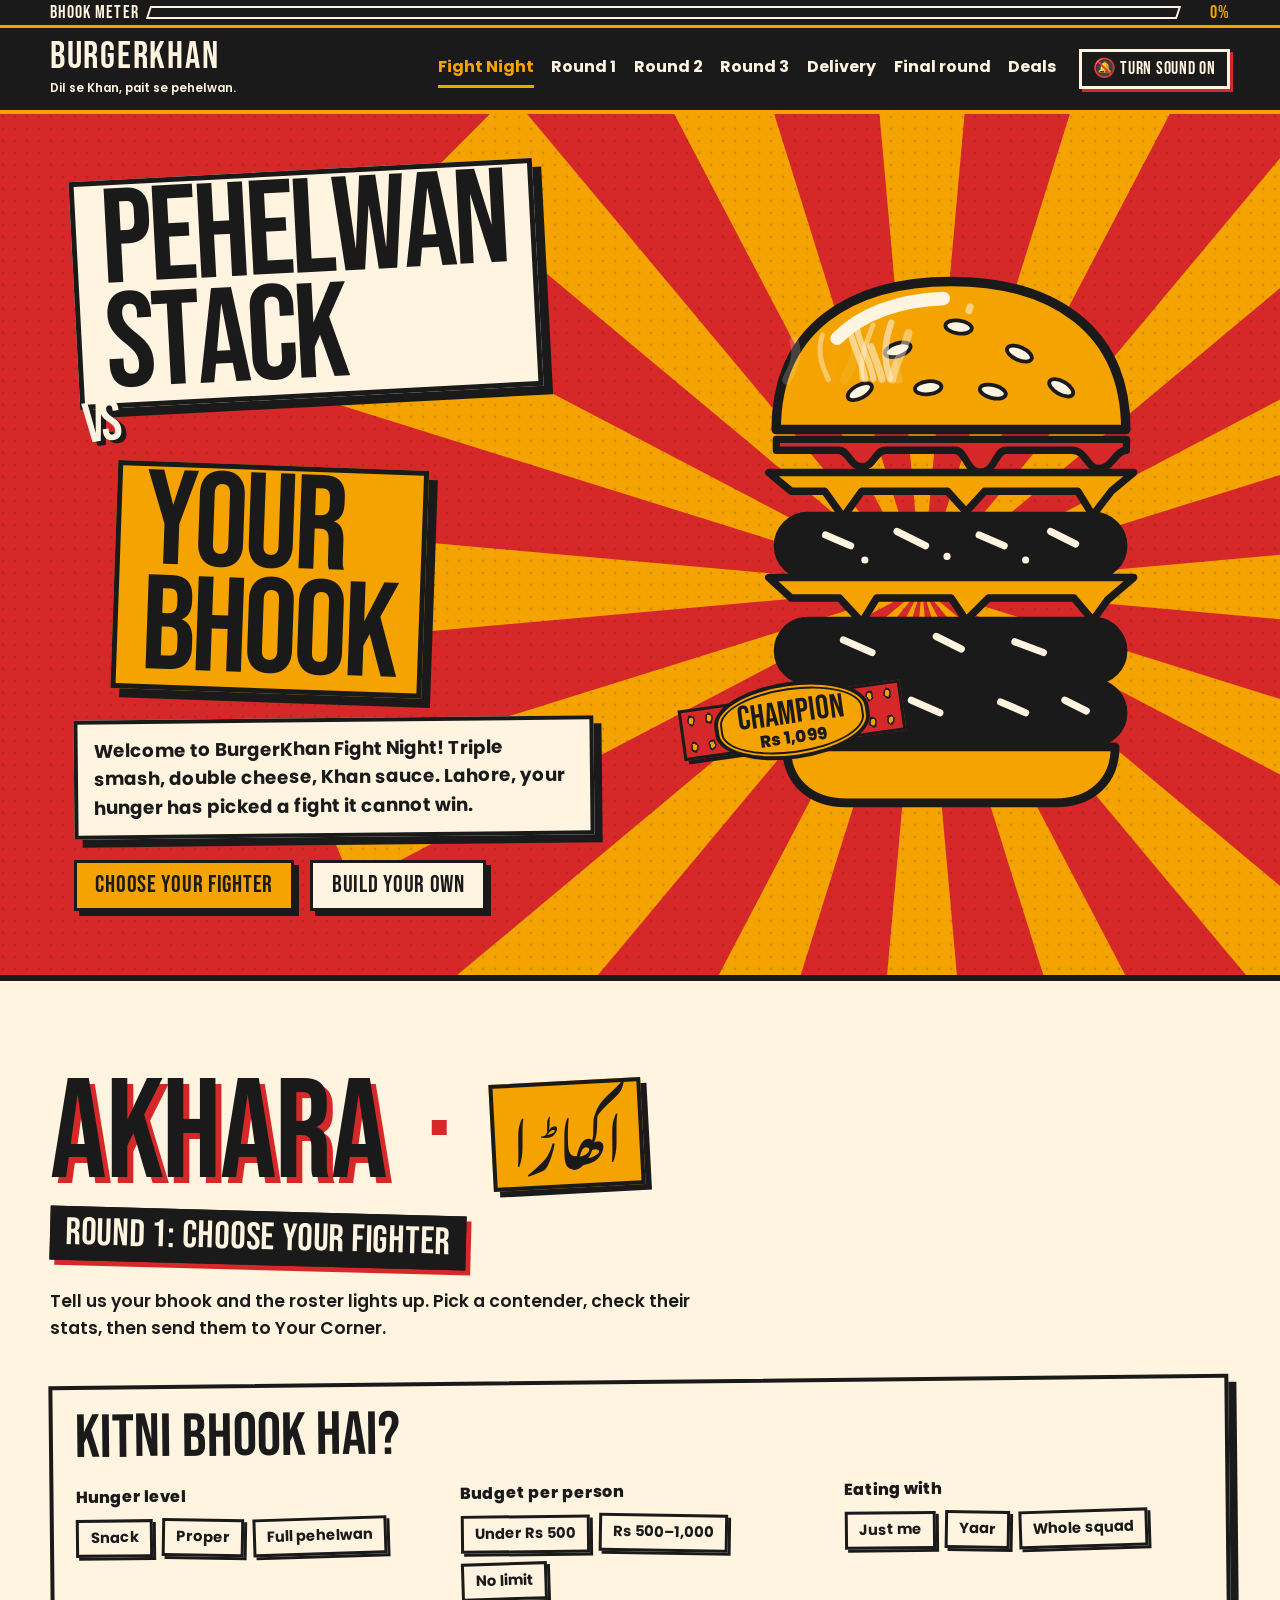
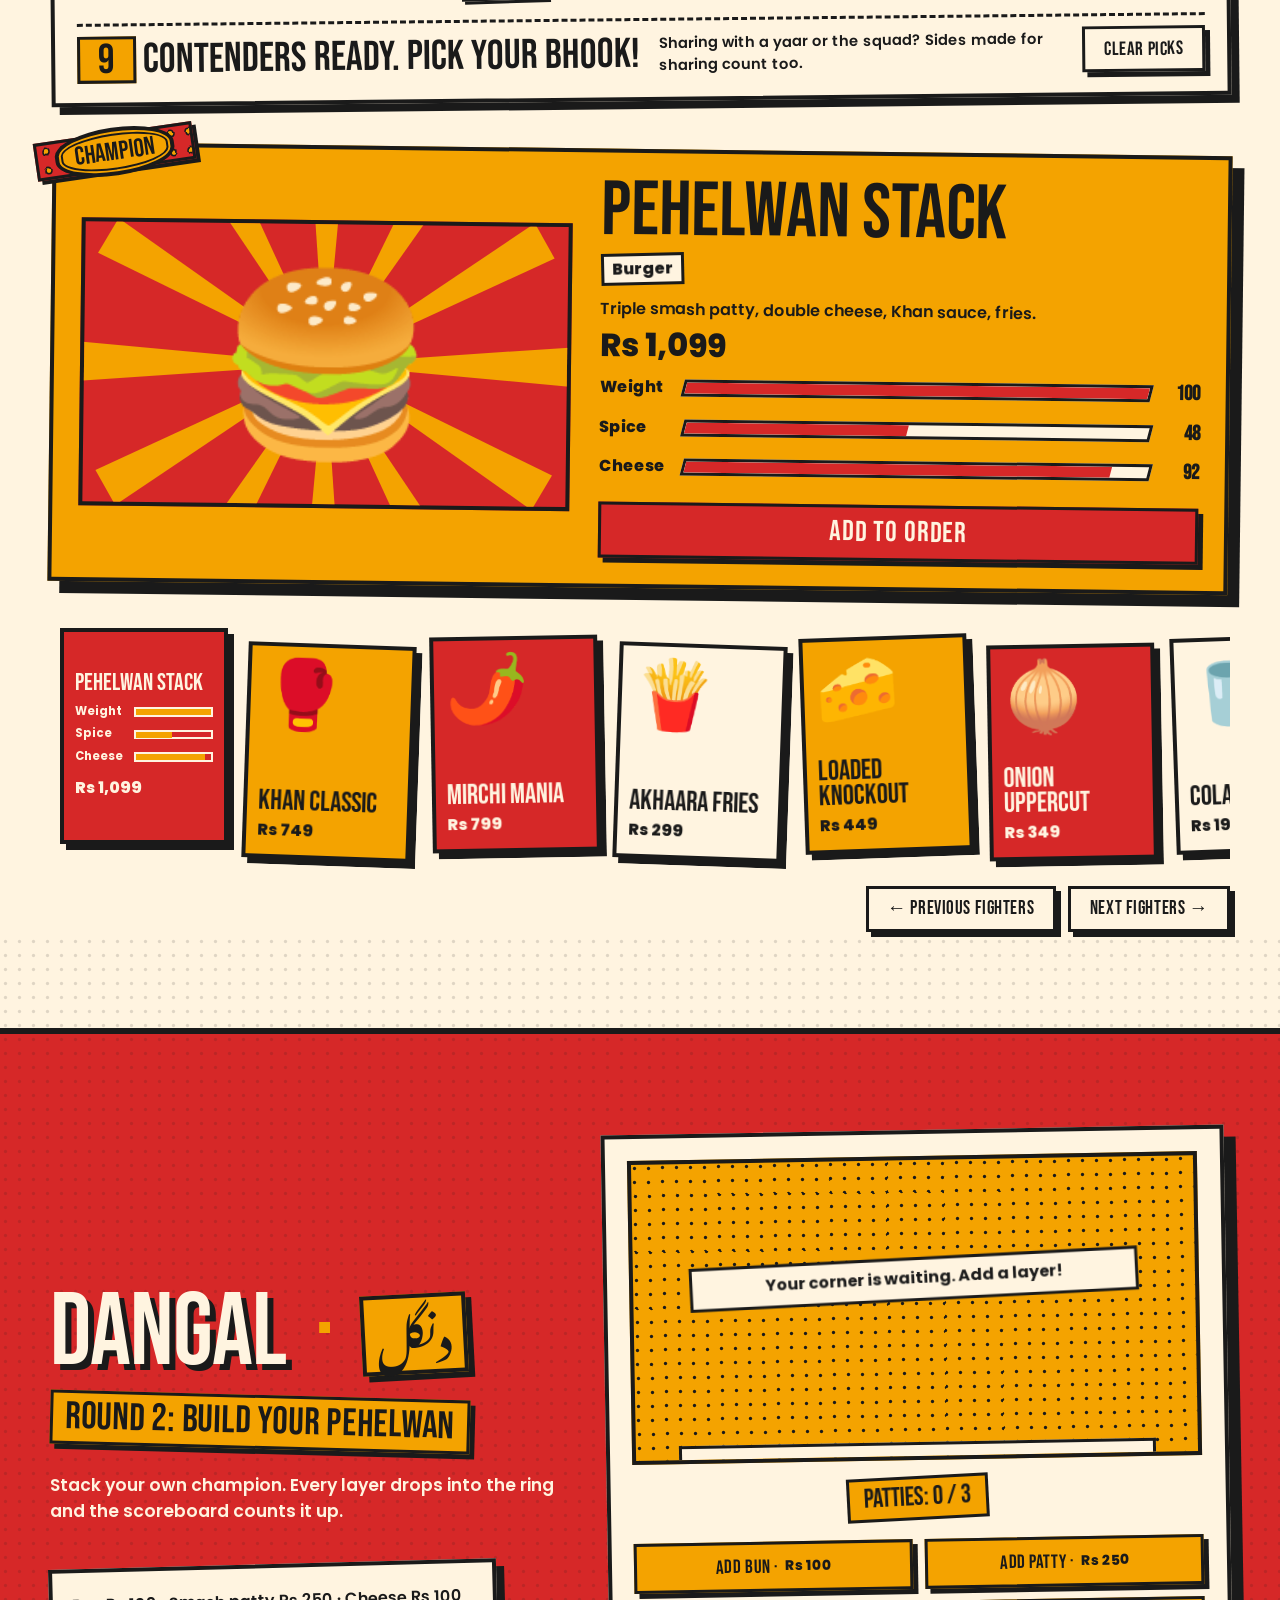
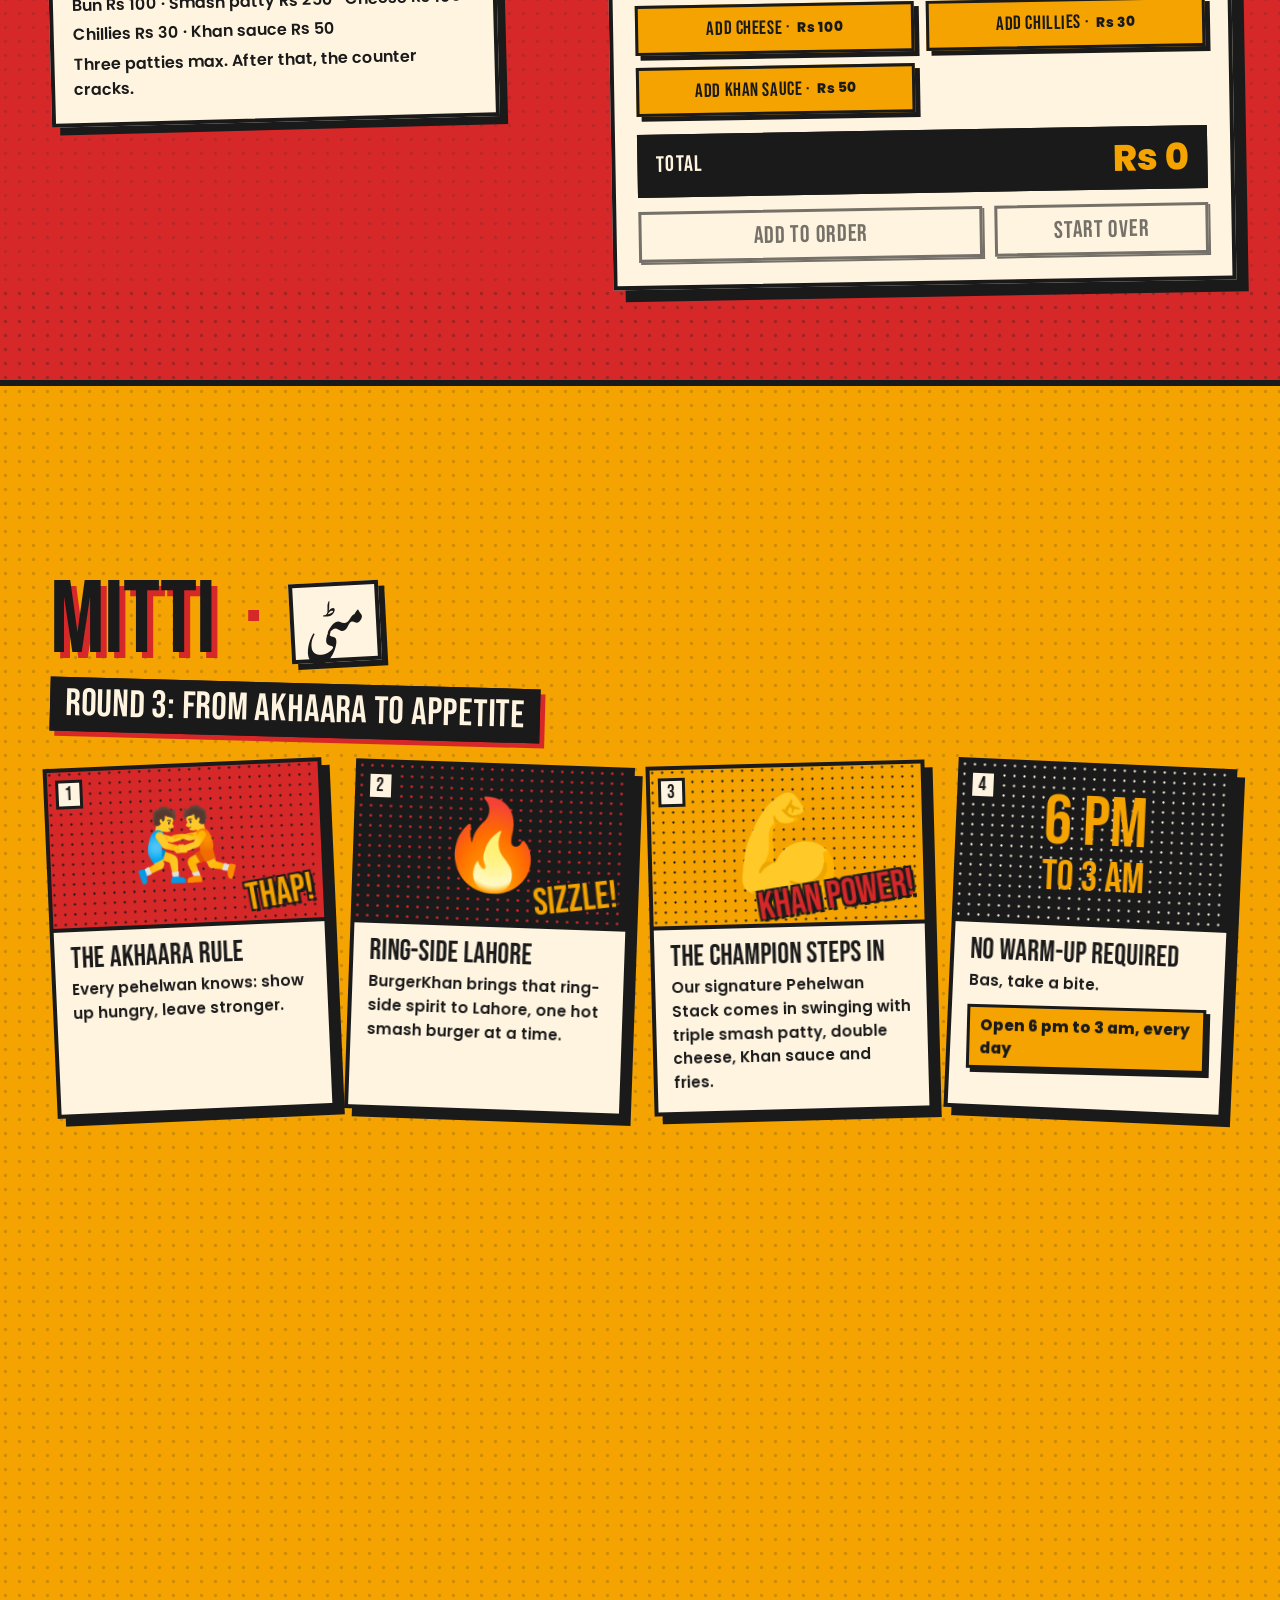
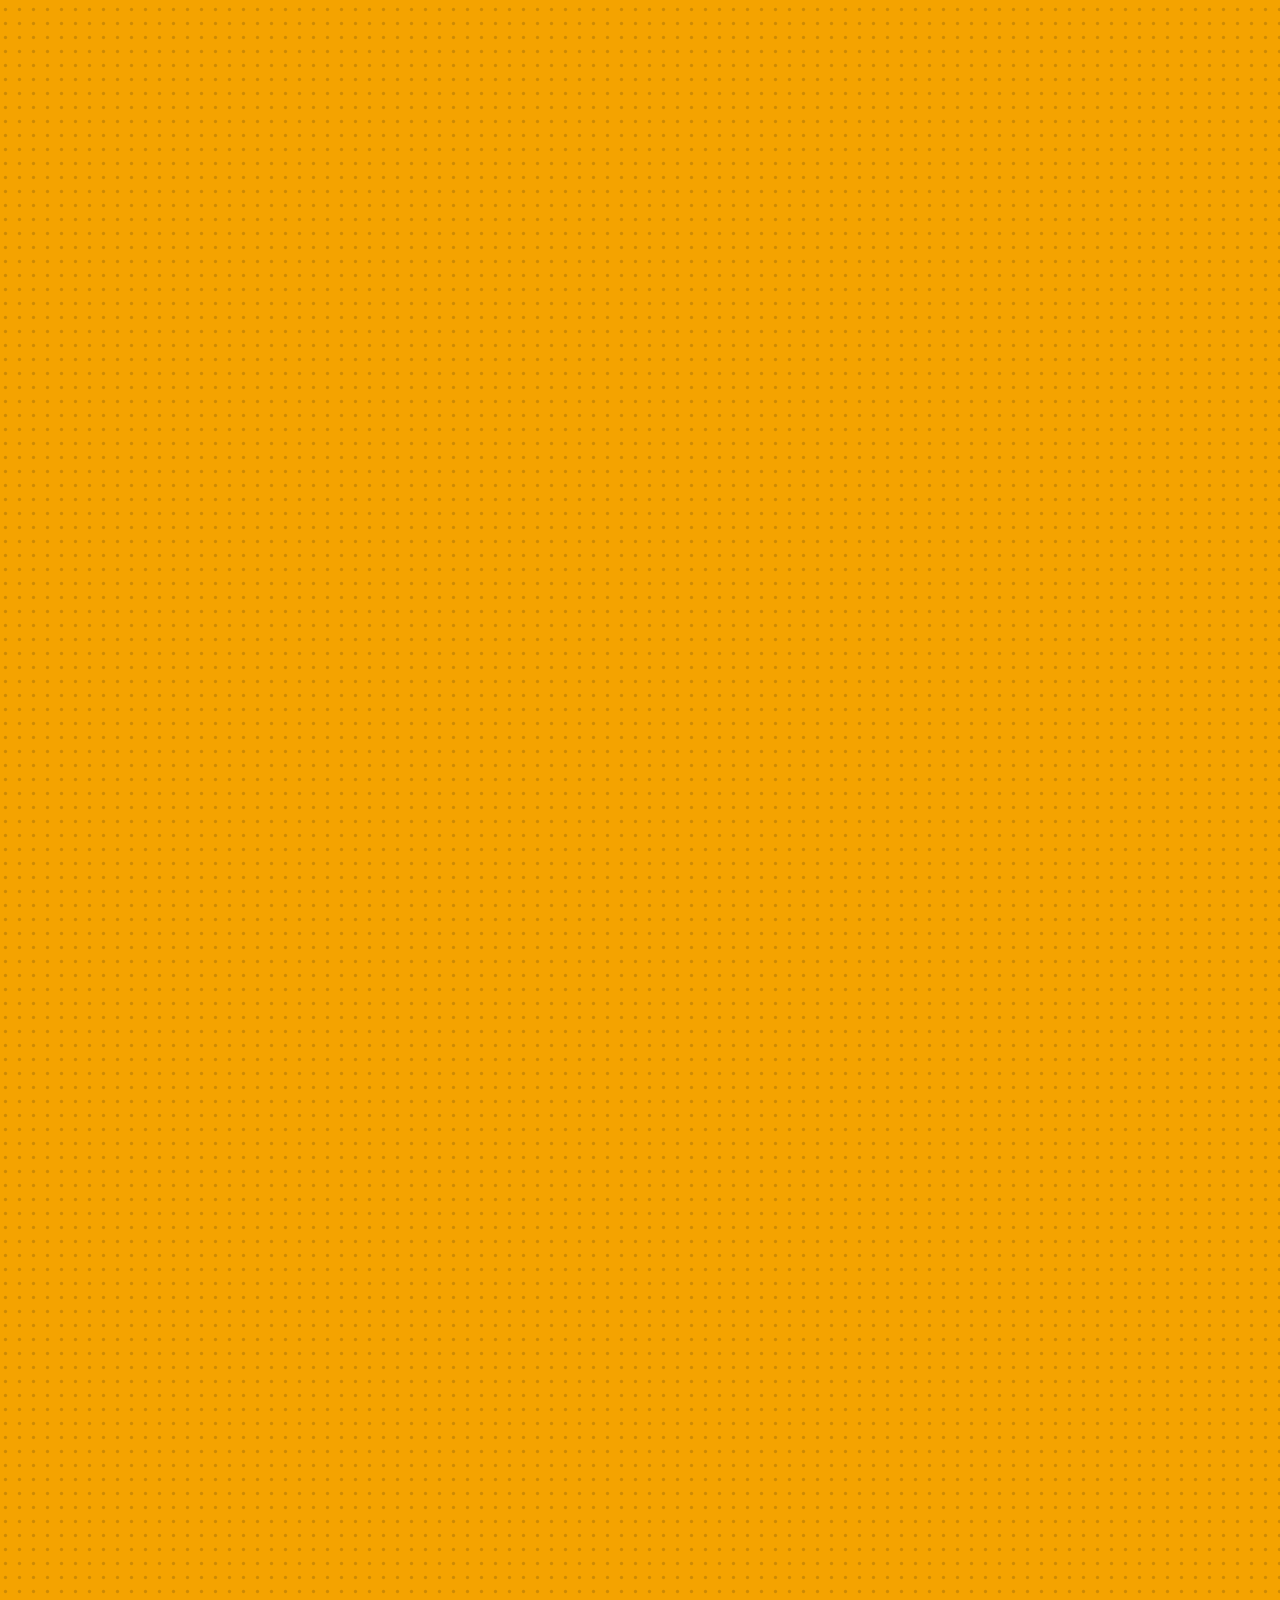
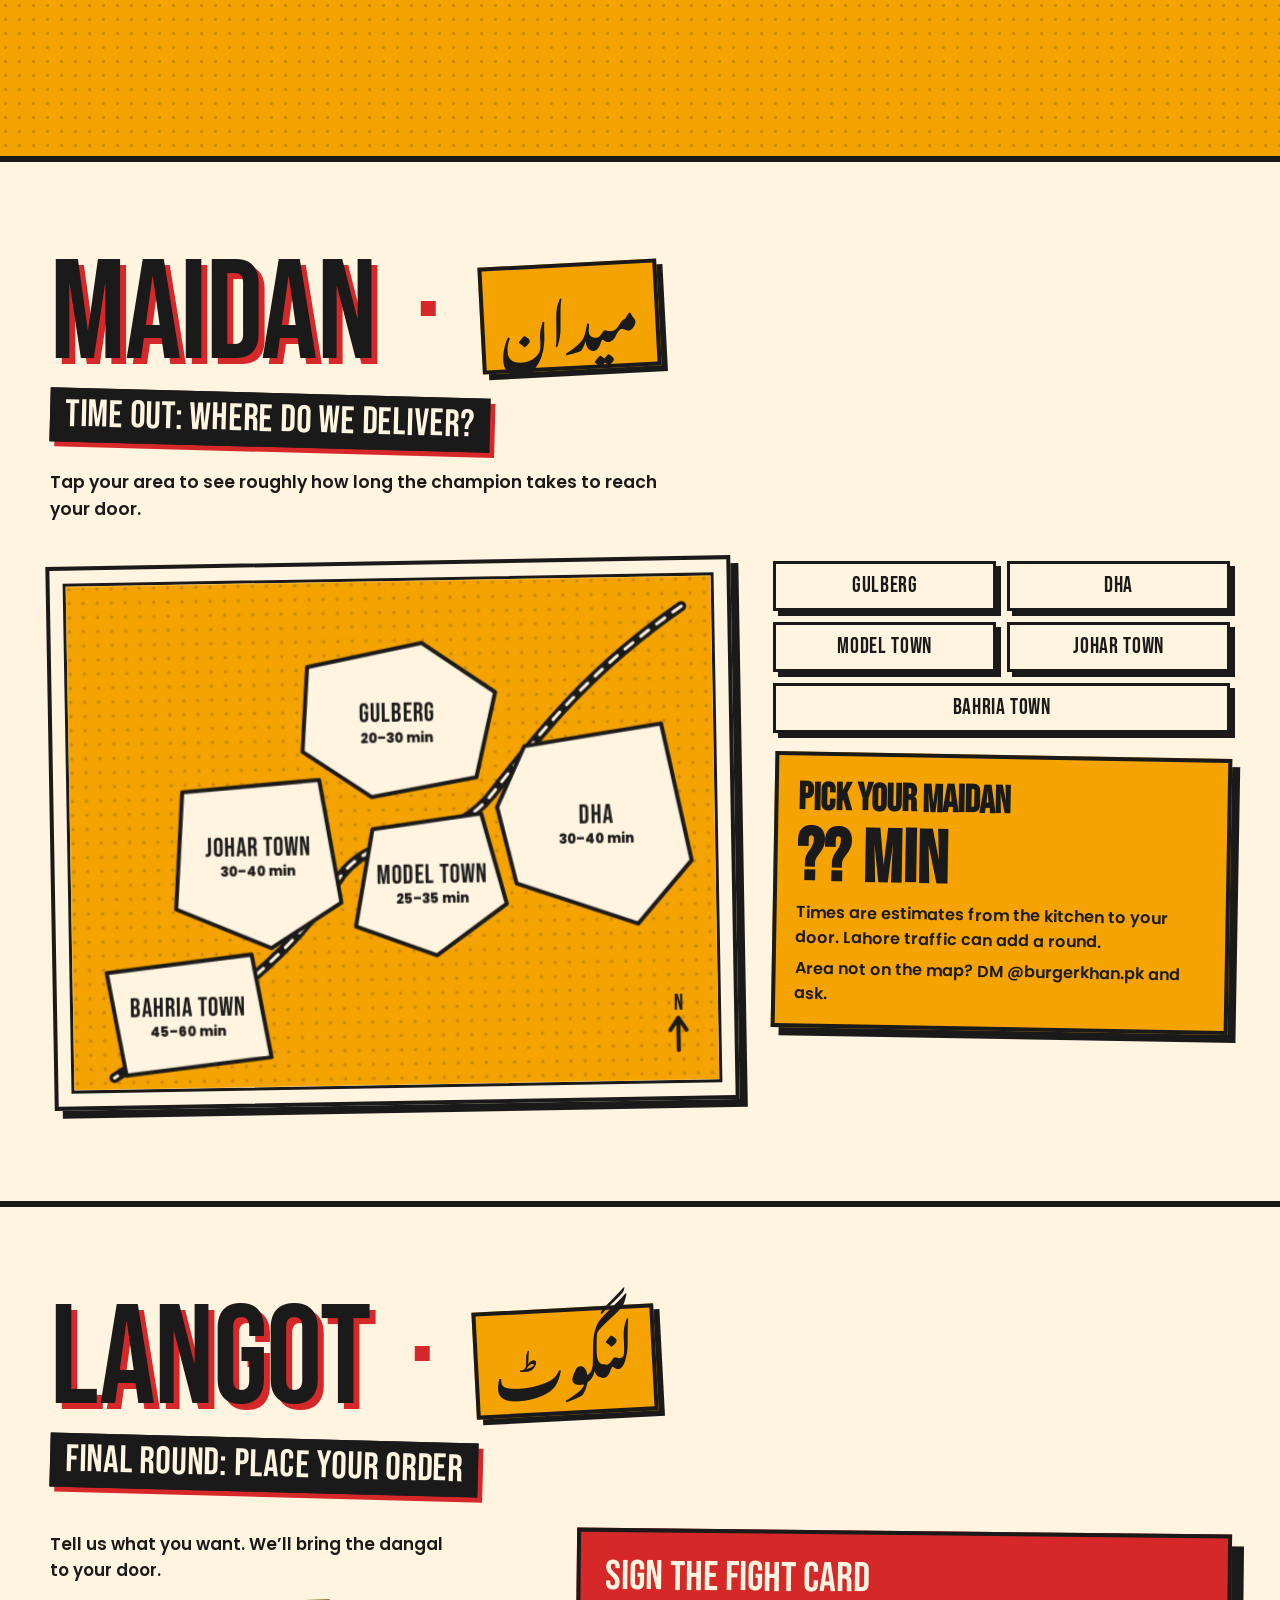
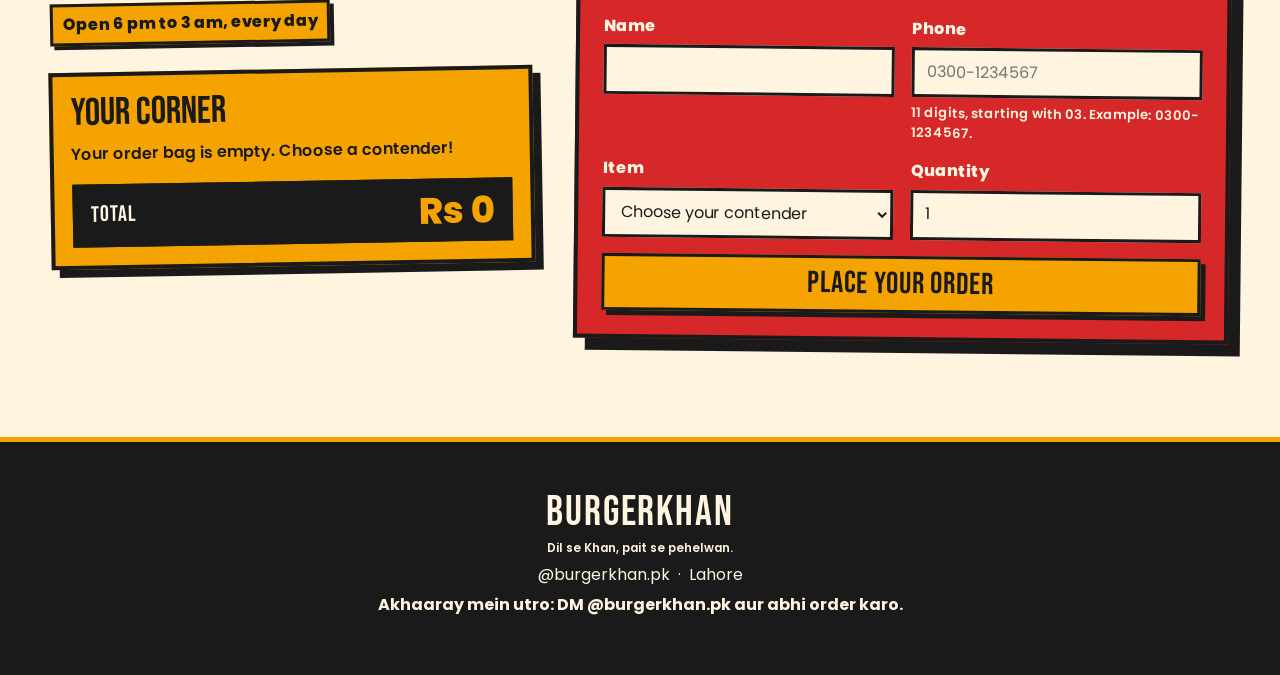
==== commit ffdd8d61: "Add Fight Night redesign and deals page" ====
--- a/index.html
+++ b/index.html
@@ -2,1933 +2,520 @@
 <html lang="en">
 <head>
   <meta charset="utf-8">
-  <meta name="viewport" content="width=device-width, initial-scale=1">
+  <meta name="viewport" content="width=device-width, initial-scale=1, viewport-fit=cover">
   <meta name="theme-color" content="#1A1A1A">
   <title>BurgerKhan Fight Night | Dil se Khan, pait se pehelwan.</title>
-  <meta name="description" content="Pehelwan-sized smash burgers, delivered across Lahore. Step into the BurgerKhan akhaara.">
+  <meta name="description" content="Pehelwan-sized smash burgers, delivered across Lahore. Step into the BurgerKhan akhaara for Fight Night.">
+  <script>
+    /* Runs before first paint: night arena after 11 pm, and the intro once per visit. */
+    (function () {
+      var root = document.documentElement;
+      var query = location.search;
+      var hour = new Date().getHours();
+      if (/[?&]night\b/.test(query) || (!/[?&]day\b/.test(query) && (hour >= 23 || hour < 5))) root.classList.add("night");
+      try {
+        if (!matchMedia("(prefers-reduced-motion: reduce)").matches && !sessionStorage.getItem("bk-intro-seen") && !/[?&]nointro\b/.test(query)) {
+          root.classList.add("play-intro");
+        }
+      } catch (error) { /* storage blocked: skip the intro */ }
+    })();
+  </script>
   <link rel="preconnect" href="https://fonts.googleapis.com">
   <link rel="preconnect" href="https://fonts.gstatic.com" crossorigin>
-  <link href="https://fonts.googleapis.com/css2?family=Bebas+Neue&family=Poppins:wght@400;500;600;700;800&display=swap" rel="stylesheet">
-  <style>
-    :root {
-      color-scheme: light;
-      --red: #D62828;
-      --ink: #1A1A1A;
-      --cream: #FFF4E0;
-      --gold: #F4A300;
-      --display: "Bebas Neue", Impact, sans-serif;
-      --body: "Poppins", sans-serif;
-    }
-
-    * {
-      box-sizing: border-box;
-    }
-
-    html {
-      scroll-behavior: smooth;
-    }
-
-    body {
-      margin: 0;
-      overflow-x: hidden;
-      background: var(--cream);
-      color: var(--ink);
-      font-family: var(--body);
-      line-height: 1.55;
-    }
-
-    body::before {
-      position: fixed;
-      z-index: 0;
-      inset: -30px;
-      background-image: url("data:image/svg+xml,%3Csvg xmlns='http://www.w3.org/2000/svg' width='16' height='16' viewBox='0 0 16 16'%3E%3Ccircle cx='3' cy='3' r='1.5' fill='%231A1A1A'/%3E%3C/svg%3E");
-      background-size: 16px 16px;
-      content: "";
-      opacity: 0.1;
-      pointer-events: none;
-      animation: dots-drift 14s linear infinite;
-    }
-
-    main,
-    .site-footer {
-      position: relative;
-      z-index: 1;
-    }
-
-    a {
-      color: inherit;
-    }
-
-    button,
-    input,
-    select {
-      font: inherit;
-    }
-
-    .site-header {
-      position: sticky;
-      top: 0;
-      z-index: 5;
-      padding: 1rem max(1.25rem, calc((100% - 1180px) / 2));
-      border-bottom: 4px solid var(--gold);
-      background: var(--ink);
-      color: var(--cream);
-      transition: transform 180ms ease;
-    }
-
-    .site-header.header-hidden {
-      transform: translateY(-110%);
-    }
-
-    .header-inner {
-      display: flex;
-      align-items: center;
-      justify-content: space-between;
-      gap: 1.5rem;
-      max-width: 1180px;
-      margin: 0 auto;
-    }
-
-    .brand {
-      flex: 0 0 auto;
-      text-decoration: none;
-    }
-
-    .brand-name {
-      display: block;
-      font-family: var(--display);
-      font-size: 2.5rem;
-      letter-spacing: 0.045em;
-      line-height: 0.9;
-    }
-
-    .brand-tagline {
-      display: block;
-      margin-top: 0.35rem;
-      font-size: 0.72rem;
-      font-weight: 600;
-    }
-
-    .site-nav {
-      display: flex;
-      flex-wrap: wrap;
-      justify-content: flex-end;
-      gap: 0.4rem 1.25rem;
-    }
-
-    .site-nav a {
-      padding: 0.35rem 0;
-      font-weight: 700;
-      text-decoration-thickness: 2px;
-      text-underline-offset: 0.25rem;
-    }
-
-    .site-nav a:hover,
-    .site-nav a:focus-visible {
-      color: var(--gold);
-    }
-
-    a:focus-visible,
-    button:focus-visible,
-    input:focus-visible,
-    select:focus-visible {
-      outline: 3px solid var(--gold);
-      outline-offset: 4px;
-    }
-
-    .hero {
-      position: relative;
-      overflow: hidden;
-      border-bottom: 5px solid var(--ink);
-      background-color: var(--red);
-      background-image: url("data:image/svg+xml,%3Csvg xmlns='http://www.w3.org/2000/svg' width='12' height='12' viewBox='0 0 12 12'%3E%3Ccircle cx='2' cy='2' r='1' fill='%231A1A1A'/%3E%3C/svg%3E");
-      background-position: 0 0;
-      background-size: 12px 12px;
-    }
-
-    .hero::before,
-    .hero::after {
-      position: absolute;
-      z-index: 0;
-      content: "";
-      pointer-events: none;
-    }
-
-    .hero::before {
-      inset: 0;
-      background: var(--red);
-      clip-path: polygon(0 0, 76% 0, 58% 100%, 0 100%);
-    }
-
-    .hero::after {
-      top: -9rem;
-      right: -9rem;
-      width: 30rem;
-      aspect-ratio: 1;
-      border: 5px solid var(--ink);
-      background: var(--gold);
-      clip-path: polygon(50% 0, 58% 34%, 86% 13%, 70% 43%, 100% 50%, 68% 58%, 87% 87%, 58% 68%, 50% 100%, 42% 68%, 13% 87%, 32% 58%, 0 50%, 32% 42%, 13% 13%, 42% 32%);
-      transform: rotate(12deg);
-      animation: sunburst-turn 34s linear infinite;
-    }
-
-    .hero-inner {
-      position: relative;
-      z-index: 1;
-      display: grid;
-      grid-template-columns: 1.1fr 0.9fr;
-      align-items: center;
-      gap: 1rem;
-      max-width: 1180px;
-      min-height: 600px;
-      margin: 0 auto;
-      padding: 4rem 1.5rem;
-    }
-
-    .fight-poster {
-      position: relative;
-      z-index: 1;
-      padding: 1.5rem 1rem 1.5rem 0;
-    }
-
-    .fight-poster h1 {
-      margin: 0;
-      font-family: var(--display);
-      font-size: clamp(5rem, 11.5vw, 10.5rem);
-      font-weight: 400;
-      letter-spacing: -0.035em;
-      line-height: 0.76;
-      text-transform: uppercase;
-    }
-
-    .fight-poster h1 > span:not(.versus) {
-      display: block;
-      width: fit-content;
-      padding: 0 0.18em 0.06em;
-      border: 4px solid var(--ink);
-      background: var(--cream);
-      box-shadow: 8px 8px 0 var(--ink);
-      transform: rotate(-3deg);
-    }
-
-    .fight-poster h1 > span:last-child {
-      margin-top: 0.16em;
-      background: var(--gold);
-      transform: rotate(2deg) translateX(0.35em);
-    }
-
-    .versus {
-      display: block;
-      width: fit-content;
-      margin: 0.35rem 0 0.4rem 0.5rem;
-      color: var(--cream);
-      font-family: var(--display);
-      font-size: clamp(2.6rem, 5vw, 4.5rem);
-      line-height: 0.8;
-      text-shadow: 3px 3px 0 var(--ink);
-      transform: rotate(-7deg);
-    }
-
-    .hero-copy {
-      max-width: 540px;
-      margin: 1.5rem 0 1.35rem;
-      font-size: clamp(1rem, 1.7vw, 1.18rem);
-      font-weight: 700;
-    }
-
-    .button {
-      display: inline-flex;
-      align-items: center;
-      justify-content: center;
-      min-height: 3.25rem;
-      padding: 0.7rem 1.2rem;
-      border: 3px solid var(--ink);
-      border-radius: 0;
-      background: var(--gold);
-      box-shadow: 5px 5px 0 var(--ink);
-      color: var(--ink);
-      font-family: var(--display);
-      font-size: 1.55rem;
-      letter-spacing: 0.025em;
-      line-height: 1;
-      text-decoration: none;
-      cursor: pointer;
-      transition: transform 120ms ease, box-shadow 120ms ease, background-color 120ms ease;
-    }
-
-    .button:hover {
-      background: var(--cream);
-      animation: wobble 360ms ease-in-out;
-    }
-
-    .button:active {
-      box-shadow: 1px 1px 0 var(--ink);
-      transform: translate(4px, 4px) scale(0.96);
-    }
-
-    .hero-art {
-      position: relative;
-      display: grid;
-      min-height: 400px;
-      place-items: center;
-    }
-
-    .hero-burger {
-      position: relative;
-      z-index: 1;
-      display: grid;
-      width: min(74%, 360px);
-      aspect-ratio: 1;
-      place-items: center;
-      border: 5px solid var(--ink);
-      background: var(--gold);
-      box-shadow: 12px 12px 0 var(--ink);
-      font-size: clamp(9rem, 19vw, 15rem);
-      line-height: 1;
-      transform: rotate(6deg);
-    }
-
-    .fight-stamp {
-      position: absolute;
-      right: 0;
-      bottom: 1.3rem;
-      z-index: 2;
-      display: grid;
-      width: 8.7rem;
-      aspect-ratio: 1;
-      place-items: center;
-      border: 4px solid var(--ink);
-      background: var(--cream);
-      font-family: var(--display);
-      font-size: 1.8rem;
-      line-height: 0.9;
-      text-align: center;
-      transform: rotate(9deg);
-    }
-
-    .page-ready .hero {
-      animation: screen-shake 500ms 120ms both;
-    }
-
-    .page-ready .fight-poster h1 > span:not(.versus) {
-      animation: slam-in 600ms cubic-bezier(0.2, 1.5, 0.45, 1) both;
-    }
-
-    .page-ready .fight-poster h1 > span:last-child {
-      animation-delay: 180ms;
-    }
-
-    main section:not(.hero) {
-      padding: 5.5rem max(1.25rem, calc((100% - 1180px) / 2));
-    }
-
-    .section-inner {
-      max-width: 1180px;
-      margin: 0 auto;
-    }
-
-    .section-heading {
-      max-width: 900px;
-      margin: 0;
-      font-family: var(--display);
-      font-size: clamp(3.8rem, 8vw, 7rem);
-      font-weight: 400;
-      letter-spacing: -0.02em;
-      line-height: 0.85;
-      text-transform: uppercase;
-    }
-
-    .section-intro {
-      max-width: 650px;
-      margin: 1rem 0 2.5rem;
-      font-size: 1.05rem;
-      font-weight: 600;
-    }
-
-    .menu-section {
-      position: relative;
-      overflow: hidden;
-    }
-
-    .menu-section::after {
-      position: absolute;
-      top: 4rem;
-      right: -5rem;
-      width: 16rem;
-      aspect-ratio: 1;
-      border: 4px solid var(--ink);
-      background: var(--gold);
-      clip-path: polygon(50% 0, 61% 36%, 98% 20%, 72% 50%, 98% 80%, 61% 64%, 50% 100%, 39% 64%, 2% 80%, 28% 50%, 2% 20%, 39% 36%);
-      transform: rotate(18deg);
-      pointer-events: none;
-    }
-
-    .menu-category {
-      position: relative;
-      z-index: 1;
-      margin-top: 3.5rem;
-    }
-
-    .category-heading {
-      display: inline-block;
-      margin: 0 0 1.6rem;
-      padding: 0 0.2em;
-      border: 3px solid var(--ink);
-      background: var(--red);
-      box-shadow: 5px 5px 0 var(--ink);
-      color: var(--cream);
-      font-family: var(--display);
-      font-size: 2.7rem;
-      font-weight: 400;
-      line-height: 1.05;
-      text-transform: uppercase;
-      transform: rotate(-2deg);
-    }
-
-    .menu-grid {
-      display: grid;
-      grid-template-columns: repeat(3, minmax(0, 1fr));
-      gap: 1.5rem;
-    }
-
-    .menu-card {
-      position: relative;
-      display: flex;
-      min-height: 300px;
-      flex-direction: column;
-      align-items: flex-start;
-      padding: 1.25rem;
-      border: 4px solid var(--ink);
-      background: var(--cream);
-      box-shadow: 7px 7px 0 var(--ink);
-      transform: rotate(-1deg);
-    }
-
-    .menu-card:nth-child(2) {
-      background: var(--gold);
-      transform: rotate(1.4deg) translateY(0.6rem);
-    }
-
-    .menu-card:nth-child(3) {
-      background: var(--red);
-      color: var(--cream);
-      transform: rotate(-0.5deg) translateY(-0.2rem);
-    }
-
-    .menu-card.featured {
-      background: var(--gold);
-      transform: rotate(-1.5deg) translateY(0.2rem);
-    }
-
-    .menu-card:nth-child(3).featured {
-      background: var(--gold);
-      color: var(--ink);
-    }
-
-    .menu-card-emoji {
-      display: grid;
-      width: 4rem;
-      aspect-ratio: 1;
-      place-items: center;
-      margin-bottom: 0.85rem;
-      border: 3px solid var(--ink);
-      background: var(--cream);
-      font-size: 2.4rem;
-      transform: rotate(-6deg);
-    }
-
-    .menu-card h3 {
-      max-width: 100%;
-      margin: 0.2rem 0 0.4rem;
-      font-family: var(--display);
-      font-size: clamp(1.9rem, 3vw, 2.7rem);
-      font-weight: 400;
-      line-height: 0.95;
-      text-transform: uppercase;
-    }
-
-    .menu-card p {
-      margin: 0.2rem 0 1rem;
-      font-size: 0.9rem;
-      font-weight: 500;
-    }
-
-    .price {
-      margin-top: auto;
-      font-size: 1.05rem;
-      font-weight: 800;
-    }
-
-    .badge {
-      position: absolute;
-      top: 0.75rem;
-      right: 0.65rem;
-      display: grid;
-      width: 5.8rem;
-      aspect-ratio: 1;
-      place-items: center;
-      border: 3px solid var(--ink);
-      background: var(--red);
-      color: var(--cream);
-      font-family: var(--display);
-      font-size: 1.35rem;
-      line-height: 0.9;
-      text-align: center;
-      clip-path: polygon(50% 0, 61% 14%, 79% 7%, 86% 25%, 100% 36%, 91% 54%, 98% 72%, 78% 79%, 68% 97%, 50% 88%, 32% 98%, 22% 80%, 3% 73%, 10% 54%, 0 37%, 15% 24%, 21% 7%, 39% 14%);
-      transform: rotate(8deg);
-    }
-
-    .add-button {
-      width: 100%;
-      margin-top: 1rem;
-      background: var(--red);
-      color: var(--cream);
-      font-size: 1.3rem;
-    }
-
-    .menu-card:nth-child(3) .add-button {
-      background: var(--gold);
-      color: var(--ink);
-    }
-
-    .story {
-      position: relative;
-      overflow: hidden;
-      border-top: 5px solid var(--ink);
-      border-bottom: 5px solid var(--ink);
-      background: var(--gold);
-      background-image: url("data:image/svg+xml,%3Csvg xmlns='http://www.w3.org/2000/svg' width='14' height='14' viewBox='0 0 14 14'%3E%3Ccircle cx='2' cy='2' r='1' fill='%231A1A1A'/%3E%3C/svg%3E");
-      background-size: 14px 14px;
-    }
-
-    .story-layout {
-      display: grid;
-      grid-template-columns: 1fr 0.75fr;
-      align-items: center;
-      gap: 3rem;
-    }
-
-    .story-copy {
-      position: relative;
-      z-index: 1;
-      padding: 1.5rem;
-      border: 4px solid var(--ink);
-      background: var(--cream);
-      box-shadow: 9px 9px 0 var(--ink);
-      transform: rotate(-1deg);
-    }
-
-    .story-copy p {
-      max-width: 650px;
-    }
-
-    .story-callout {
-      position: relative;
-      display: grid;
-      min-height: 310px;
-      place-items: center;
-      border: 5px solid var(--ink);
-      background: var(--red);
-      box-shadow: 9px 9px 0 var(--ink);
-      font-size: clamp(8rem, 18vw, 13rem);
-      transform: rotate(4deg);
-    }
-
-    .story-callout::after {
-      position: absolute;
-      right: 0.5rem;
-      bottom: 0.3rem;
-      content: "KHAN POWER!";
-      color: var(--cream);
-      font-family: var(--display);
-      font-size: 2rem;
-      transform: rotate(-5deg);
-    }
-
-    .hours {
-      display: inline-block;
-      margin: 0.5rem 0 0;
-      padding: 0.45rem 0.7rem;
-      border: 3px solid var(--ink);
-      background: var(--gold);
-      box-shadow: 4px 4px 0 var(--ink);
-      font-weight: 700;
-      transform: rotate(-1deg);
-    }
-
-    .order-section {
-      background: var(--cream);
-    }
-
-    .order-layout {
-      display: grid;
-      grid-template-columns: 0.8fr 1.2fr;
-      align-items: start;
-      gap: 3rem;
-    }
-
-    .order-note {
-      max-width: 380px;
-      font-size: 1.05rem;
-      font-weight: 600;
-    }
-
-    .order-bag {
-      max-width: 400px;
-      margin-top: 2rem;
-      padding: 1rem;
-      border: 4px solid var(--ink);
-      background: var(--gold);
-      box-shadow: 6px 6px 0 var(--ink);
-      transform: rotate(-1deg);
-    }
-
-    .order-bag h3 {
-      margin: 0;
-      font-family: var(--display);
-      font-size: 2rem;
-      font-weight: 400;
-      line-height: 1;
-      text-transform: uppercase;
-    }
-
-    .order-bag ol {
-      margin: 0.65rem 0 0;
-      padding-left: 1.5rem;
-    }
-
-    .order-bag li {
-      margin: 0.35rem 0;
-      font-weight: 700;
-    }
-
-    .order-bag-empty {
-      margin: 0.65rem 0 0;
-    }
-
-    .order-form {
-      display: grid;
-      grid-template-columns: 1fr 1fr;
-      gap: 1rem;
-      padding: 1.4rem;
-      border: 4px solid var(--ink);
-      background: var(--red);
-      box-shadow: 9px 9px 0 var(--ink);
-      transform: rotate(0.6deg);
-    }
-
-    .field {
-      display: grid;
-      align-content: start;
-      gap: 0.4rem;
-    }
-
-    .field.full-width,
-    .phone-hint,
-    .form-error,
-    .form-success,
-    .order-form .button {
-      grid-column: 1 / -1;
-    }
-
-    .field label {
-      font-weight: 800;
-    }
-
-    .field input,
-    .field select {
-      width: 100%;
-      min-height: 3.1rem;
-      padding: 0.65rem 0.75rem;
-      border: 3px solid var(--ink);
-      border-radius: 0;
-      background: var(--cream);
-      color: var(--ink);
-    }
-
-    .field input:focus,
-    .field select:focus {
-      outline: 3px solid var(--gold);
-      outline-offset: 2px;
-    }
-
-    .phone-hint {
-      margin: -0.55rem 0 0;
-      font-size: 0.8rem;
-      font-weight: 600;
-    }
-
-    .form-error,
-    .form-success {
-      margin: 0;
-      padding: 0.6rem;
-      border: 3px solid var(--ink);
-      background: var(--cream);
-      font-weight: 800;
-    }
-
-    .form-error {
-      color: var(--red);
-    }
-
-    .form-success {
-      color: var(--ink);
-    }
-
-    .shake {
-      animation: wrong-field 380ms ease-in-out;
-    }
-
-    .site-footer {
-      padding: 2.5rem 1.25rem;
-      border-top: 5px solid var(--gold);
-      background: var(--ink);
-      color: var(--cream);
-      text-align: center;
-    }
-
-    .footer-inner {
-      max-width: 1180px;
-      margin: 0 auto;
-    }
-
-    .site-footer p {
-      margin: 0.35rem 0;
-    }
-
-    .footer-brand {
-      font-family: var(--display);
-      font-size: 2.4rem !important;
-      letter-spacing: 0.045em;
-      line-height: 1;
-    }
-
-    .dhishoom {
-      position: fixed;
-      z-index: 10;
-      color: var(--gold);
-      font-family: var(--display);
-      font-size: clamp(2rem, 7vw, 4rem);
-      line-height: 1;
-      pointer-events: none;
-      text-shadow: 3px 3px 0 var(--ink), -2px -2px 0 var(--ink), 2px -2px 0 var(--ink), -2px 2px 0 var(--ink);
-      animation: dhishoom 650ms ease-out forwards;
-    }
-
-    .confetti-piece {
-      position: fixed;
-      z-index: 10;
-      top: 45%;
-      left: 50%;
-      font-size: 1.8rem;
-      pointer-events: none;
-      animation: confetti-flight 1100ms ease-out forwards;
-    }
-
-    [hidden] {
-      display: none !important;
-    }
-
-    @keyframes screen-shake {
-      0%, 100% { transform: translateX(0); }
-      20% { transform: translateX(-8px); }
-      40% { transform: translateX(7px); }
-      60% { transform: translateX(-5px); }
-      80% { transform: translateX(3px); }
-    }
-
-    @keyframes slam-in {
-      from { opacity: 0; transform: translateY(-90px) scale(1.35) rotate(-8deg); }
-      to { opacity: 1; }
-    }
-
-    @keyframes wobble {
-      0%, 100% { transform: rotate(0); }
-      25% { transform: rotate(-3deg); }
-      65% { transform: rotate(3deg); }
-    }
-
-    @keyframes wrong-field {
-      0%, 100% { transform: translateX(0); }
-      25% { transform: translateX(-8px); }
-      50% { transform: translateX(7px); }
-      75% { transform: translateX(-4px); }
-    }
-
-    @keyframes dhishoom {
-      0% { opacity: 0; transform: translate(-50%, 0) scale(0.3) rotate(-14deg); }
-      25% { opacity: 1; transform: translate(-50%, -1.2rem) scale(1.2) rotate(7deg); }
-      100% { opacity: 0; transform: translate(-50%, -4rem) scale(0.8) rotate(-5deg); }
-    }
-
-    @keyframes confetti-flight {
-      0% { opacity: 1; transform: translate(-50%, -50%) rotate(0) scale(0.7); }
-      100% { opacity: 0; transform: translate(calc(-50% + var(--drift-x)), calc(-50% + var(--drift-y))) rotate(var(--spin)) scale(1.15); }
-    }
-
-    @media (max-width: 760px) {
-      .header-inner {
-        align-items: flex-start;
-        flex-direction: column;
-        gap: 0.8rem;
-      }
-
-      .site-nav {
-        justify-content: flex-start;
-        gap: 0.4rem 1rem;
-      }
-
-      .hero-inner {
-        grid-template-columns: 1fr;
-        gap: 0;
-        min-height: auto;
-        padding: 3rem 1.25rem 2rem;
-      }
-
-      .fight-poster {
-        padding: 1.25rem 0 0;
-      }
-
-      .fight-poster h1 {
-        font-size: clamp(4.5rem, 17vw, 8rem);
-      }
-
-      .hero-art {
-        min-height: 300px;
-      }
-
-      .hero-burger {
-        width: min(66%, 290px);
-        font-size: clamp(9rem, 34vw, 13rem);
-      }
-
-      .fight-stamp {
-        right: 8%;
-        bottom: 0;
-      }
-
-      main section:not(.hero) {
-        padding: 4rem 1.25rem;
-      }
-
-      .menu-grid {
-        grid-template-columns: repeat(2, minmax(0, 1fr));
-        gap: 1.25rem;
-      }
-
-      .menu-card {
-        min-height: 320px;
-        padding: 1rem;
-      }
-
-      .menu-card h3 {
-        font-size: clamp(1.8rem, 5vw, 2.4rem);
-      }
-
-      .story-layout,
-      .order-layout {
-        grid-template-columns: 1fr;
-        gap: 2rem;
-      }
-
-      .story-callout {
-        min-height: 250px;
-      }
-    }
-
-    @media (max-width: 430px) {
-      .site-header {
-        padding: 1rem;
-      }
-
-      .brand-name {
-        font-size: 2.2rem;
-      }
-
-      .site-nav {
-        gap: 0.25rem 0.8rem;
-      }
-
-      .site-nav a {
-        font-size: 0.9rem;
-      }
-
-      .hero-inner {
-        padding: 2.5rem 1rem 1.5rem;
-      }
-
-      .fight-poster h1 {
-        font-size: clamp(4rem, 18vw, 5.7rem);
-      }
-
-      .fight-poster h1 > span:not(.versus) {
-        border-width: 3px;
-        box-shadow: 5px 5px 0 var(--ink);
-      }
-
-      .versus {
-        font-size: 2.6rem;
-      }
-
-      .hero-art {
-        min-height: 245px;
-      }
-
-      .hero-burger {
-        width: 66%;
-        border-width: 4px;
-        box-shadow: 8px 8px 0 var(--ink);
-        font-size: 9rem;
-      }
-
-      .fight-stamp {
-        right: 3%;
-        width: 6.7rem;
-        font-size: 1.4rem;
-      }
-
-      main section:not(.hero) {
-        padding: 3.5rem 1rem;
-      }
-
-      .section-heading {
-        font-size: clamp(3.3rem, 15vw, 4.4rem);
-      }
-
-      .menu-category {
-        margin-top: 2.7rem;
-      }
-
-      .menu-grid {
-        grid-template-columns: 1fr;
-        gap: 1.2rem;
-        padding: 0 0.3rem 0.5rem;
-      }
-
-      .menu-card,
-      .menu-card:nth-child(2),
-      .menu-card:nth-child(3),
-      .menu-card.featured {
-        min-height: 270px;
-        transform: none;
-      }
-
-      .menu-card:nth-child(2) {
-        transform: rotate(1deg);
-      }
-
-      .menu-card:nth-child(3) {
-        transform: rotate(-0.7deg);
-      }
-
-      .menu-card h3 {
-        font-size: 2.35rem;
-      }
-
-      .story-copy {
-        padding: 1rem;
-      }
-
-      .order-form {
-        grid-template-columns: 1fr;
-        padding: 1rem;
-      }
-
-      .field.full-width,
-      .phone-hint,
-      .form-error,
-      .form-success,
-      .order-form .button {
-        grid-column: auto;
-      }
-
-      .site-footer p:last-child {
-        max-width: 320px;
-        margin: 0.5rem auto 0;
-      }
-    }
-
-    .atmosphere {
-      position: fixed;
-      z-index: 0;
-      inset: 0;
-      overflow: hidden;
-      pointer-events: none;
-    }
-
-    .floaty {
-      position: absolute;
-      bottom: -4rem;
-      font-size: clamp(1.5rem, 3vw, 2.8rem);
-      opacity: 0.18;
-      animation: float-up var(--float-time, 16s) linear infinite;
-      animation-delay: var(--float-delay, 0s);
-    }
-
-    .floaty:nth-child(1) { left: 8%; --float-time: 19s; }
-    .floaty:nth-child(2) { left: 31%; --float-time: 15s; --float-delay: -7s; }
-    .floaty:nth-child(3) { left: 55%; --float-time: 21s; --float-delay: -12s; }
-    .floaty:nth-child(4) { left: 78%; --float-time: 17s; --float-delay: -4s; }
-    .floaty:nth-child(5) { left: 92%; --float-time: 23s; --float-delay: -16s; }
-
-    .round-flash {
-      position: fixed;
-      z-index: 20;
-      top: 50%;
-      left: 50%;
-      display: grid;
-      min-width: min(18rem, calc(100vw - 2rem));
-      place-items: center;
-      padding: 1rem 2rem;
-      border: 5px solid var(--ink);
-      background: var(--gold);
-      box-shadow: 9px 9px 0 var(--ink);
-      font-family: var(--display);
-      font-size: clamp(3.2rem, 12vw, 6rem);
-      line-height: 0.9;
-      text-align: center;
-      opacity: 0;
-      pointer-events: none;
-      transform: translate(-50%, -50%) scale(0.5) rotate(-8deg);
-    }
-
-    .round-flash.is-active {
-      animation: round-card 1350ms cubic-bezier(0.2, 1.4, 0.4, 1) both;
-    }
-
-    .round-flash-bell {
-      display: block;
-      width: 2.6rem;
-      height: 2.6rem;
-      margin: 0 auto 0.25rem;
-      transform-origin: 50% 10%;
-    }
-
-    .round-flash.is-active .round-flash-bell {
-      animation: bell-ring 450ms 80ms ease-in-out 2;
-    }
-
-    .round-flash-bell path {
-      fill: var(--red);
-      stroke: var(--ink);
-      stroke-linecap: round;
-      stroke-linejoin: round;
-      stroke-width: 3;
-    }
-
-    .roster-layout {
-      display: grid;
-      grid-template-columns: minmax(0, 0.8fr) minmax(0, 1.2fr);
-      align-items: center;
-      gap: 2rem;
-    }
-
-    .roster {
-      display: flex;
-      gap: 0.9rem;
-      overflow-x: auto;
-      padding: 0.9rem 0.75rem 1.3rem;
-      scroll-snap-type: x mandatory;
-      scrollbar-color: var(--red) var(--cream);
-    }
-
-    .fighter-choice {
-      flex: 0 0 10.5rem;
-      min-height: 12rem;
-      padding: 0.8rem;
-      border: 4px solid var(--ink);
-      background: var(--cream);
-      box-shadow: 5px 5px 0 var(--ink);
-      font-family: var(--display);
-      font-size: 1.5rem;
-      line-height: 0.95;
-      text-align: left;
-      cursor: pointer;
-      scroll-snap-align: start;
-      transform: rotate(-2deg);
-    }
-
-    .fighter-choice:nth-child(even) {
-      background: var(--gold);
-      transform: rotate(2deg) translateY(0.4rem);
-    }
-
-    .fighter-choice[aria-pressed="true"] {
-      background: var(--red);
-      color: var(--cream);
-      transform: rotate(-1deg) translateY(-0.2rem);
-    }
-
-    .fighter-choice-emoji {
-      display: block;
-      margin-bottom: 0.75rem;
-      font-family: var(--body);
-      font-size: 3.8rem;
-      line-height: 1;
-    }
-
-    .fighter-preview {
-      position: relative;
-      display: grid;
-      grid-template-columns: minmax(8rem, 0.7fr) 1.3fr;
-      align-items: center;
-      gap: 1.4rem;
-      padding: 1.4rem;
-      border: 5px solid var(--ink);
-      background: var(--gold);
-      box-shadow: 9px 9px 0 var(--ink);
-      transform: rotate(1deg);
-    }
-
-    .fighter-preview-emoji {
-      display: grid;
-      min-height: 13rem;
-      place-items: center;
-      border: 4px solid var(--ink);
-      background: var(--cream);
-      font-size: clamp(6rem, 13vw, 10rem);
-      line-height: 1;
-    }
-
-    .fighter-preview h3 {
-      margin: 0;
-      font-family: var(--display);
-      font-size: clamp(2.5rem, 5vw, 4.5rem);
-      font-weight: 400;
-      line-height: 0.9;
-      text-transform: uppercase;
-    }
-
-    .fighter-preview p {
-      margin: 0.65rem 0;
-      font-weight: 600;
-    }
-
-    .fighter-price {
-      display: block;
-      margin: 0.7rem 0;
-      font-size: 1.2rem;
-      font-weight: 800;
-    }
-
-    .stat {
-      display: grid;
-      grid-template-columns: 5.3rem 1fr;
-      align-items: center;
-      gap: 0.5rem;
-      margin: 0.45rem 0;
-      font-size: 0.82rem;
-      font-weight: 800;
-    }
-
-    .stat-track {
-      height: 0.85rem;
-      border: 2px solid var(--ink);
-      background: var(--cream);
-    }
-
-    .stat-fill {
-      display: block;
-      width: var(--stat);
-      height: 100%;
-      background: var(--red);
-    }
-
-    .fighter-preview .button {
-      width: 100%;
-      margin-top: 0.5rem;
-    }
-
-    .corner-menu {
-      display: grid;
-      grid-template-columns: 1fr 1fr;
-      gap: 0.65rem 1rem;
-      margin-top: 2rem;
-      padding: 1rem;
-      border: 4px solid var(--ink);
-      background: var(--cream);
-      box-shadow: 6px 6px 0 var(--ink);
-    }
-
-    .corner-menu h3 {
-      grid-column: 1 / -1;
-      margin: 0;
-      font-family: var(--display);
-      font-size: 2.2rem;
-      font-weight: 400;
-    }
-
-    .corner-menu-item {
-      display: flex;
-      align-items: center;
-      justify-content: space-between;
-      gap: 0.6rem;
-      padding: 0.55rem 0;
-      border-bottom: 2px dashed var(--ink);
-    }
-
-    .corner-menu-item span {
-      font-size: 0.88rem;
-      font-weight: 700;
-    }
-
-    .corner-menu-item .button {
-      min-height: 2.5rem;
-      padding: 0.45rem 0.65rem;
-      font-size: 1.1rem;
-      white-space: nowrap;
-    }
-
-    .builder-section {
-      border-top: 5px solid var(--ink);
-      border-bottom: 5px solid var(--ink);
-      background: var(--red);
-    }
-
-    .builder-layout {
-      display: grid;
-      grid-template-columns: 1fr 1fr;
-      align-items: center;
-      gap: 3rem;
-    }
-
-    .builder-panel {
-      padding: 1.4rem;
-      border: 5px solid var(--ink);
-      background: var(--cream);
-      box-shadow: 9px 9px 0 var(--ink);
-      transform: rotate(-1deg);
-    }
-
-    .builder-stack {
-      display: flex;
-      min-height: 16rem;
-      flex-direction: column-reverse;
-      align-items: center;
-      justify-content: flex-start;
-      padding: 1.4rem 1rem 0.5rem;
-      border: 4px solid var(--ink);
-      border-bottom-width: 8px;
-      background: var(--gold);
-      overflow: hidden;
-    }
-
-    .builder-empty {
-      align-self: center;
-      margin: auto;
-      font-weight: 700;
-      text-align: center;
-    }
-
-    .burger-layer {
-      position: relative;
-      display: grid;
-      width: min(100%, 17rem);
-      min-height: 1.3rem;
-      place-items: center;
-      border: 3px solid var(--ink);
-      font-size: 0.72rem;
-      font-weight: 800;
-      line-height: 1.1;
-      text-align: center;
-      animation: layer-drop 420ms cubic-bezier(0.2, 1.5, 0.45, 1) both;
-    }
-
-    .burger-layer.bun {
-      min-height: 2.2rem;
-      border-radius: 2rem 2rem 0.5rem 0.5rem;
-      background: var(--gold);
-    }
-
-    .burger-layer.patty {
-      min-height: 1.45rem;
-      background: var(--ink);
-      color: var(--cream);
-    }
-
-    .burger-layer.cheese {
-      min-height: 0.85rem;
-      background: var(--gold);
-    }
-
-    .burger-layer.chilli {
-      min-height: 0.9rem;
-      background: var(--red);
-      color: var(--cream);
-    }
-
-    .burger-layer.sauce {
-      min-height: 0.75rem;
-      background: var(--red);
-    }
-
-    .patty-counter {
-      position: relative;
-      margin: 1rem auto 0;
-      width: fit-content;
-      padding: 0.35rem 0.8rem;
-      border: 3px solid var(--ink);
-      background: var(--gold);
-      font-family: var(--display);
-      font-size: 1.5rem;
-      transform: rotate(-2deg);
-    }
-
-    .patty-counter.cracked::after {
-      position: absolute;
-      inset: -4px;
-      background: var(--red);
-      clip-path: polygon(47% 0, 55% 0, 51% 39%, 68% 48%, 54% 57%, 59% 100%, 47% 100%, 50% 62%, 34% 53%, 47% 43%);
-      content: "";
-      pointer-events: none;
-    }
-
-    .builder-controls {
-      display: grid;
-      grid-template-columns: 1fr 1fr;
-      gap: 0.7rem;
-      margin-top: 1rem;
-    }
-
-    .builder-controls .button {
-      width: 100%;
-      padding: 0.7rem 0.45rem;
-      font-size: 1.25rem;
-    }
-
-    .builder-controls .button:disabled {
-      background: var(--cream);
-      cursor: not-allowed;
-      opacity: 0.72;
-    }
-
-    .builder-price {
-      margin: 1rem 0 0;
-      font-family: var(--display);
-      font-size: 2.6rem;
-      line-height: 1;
-      text-align: center;
-    }
-
-    .builder-add {
-      width: 100%;
-      margin-top: 0.8rem;
-    }
-
-    .round-story {
-      border-top: 5px solid var(--ink);
-      border-bottom: 5px solid var(--ink);
-      background-color: var(--gold);
-      background-image: url("data:image/svg+xml,%3Csvg xmlns='http://www.w3.org/2000/svg' width='14' height='14' viewBox='0 0 14 14'%3E%3Ccircle cx='2' cy='2' r='1' fill='%231A1A1A'/%3E%3C/svg%3E");
-      background-size: 14px 14px;
-    }
-
-    .round-heading {
-      display: inline-block;
-      margin: 0 0 1.4rem;
-      padding: 0.1em 0.2em;
-      border: 4px solid var(--ink);
-      background: var(--cream);
-      box-shadow: 6px 6px 0 var(--ink);
-      font-family: var(--display);
-      font-size: clamp(1.8rem, 4vw, 2.8rem);
-      line-height: 1;
-      transform: rotate(-2deg);
-    }
-
-    .order-section {
-      border-top: 5px solid var(--ink);
-    }
-
-    @keyframes dots-drift {
-      to { background-position: 96px 96px; }
-    }
-
-    @keyframes sunburst-turn {
-      to { rotate: 372deg; }
-    }
-
-    @keyframes float-up {
-      from { transform: translateY(0) rotate(-10deg); }
-      to { transform: translateY(-115vh) rotate(25deg); }
-    }
-
-    @keyframes round-card {
-      0% { opacity: 0; transform: translate(-50%, -50%) scale(0.45) rotate(-8deg); }
-      18%, 72% { opacity: 1; transform: translate(-50%, -50%) scale(1) rotate(2deg); }
-      100% { opacity: 0; transform: translate(-50%, -50%) scale(0.8) rotate(-3deg); }
-    }
-
-    @keyframes bell-ring {
-      0%, 100% { rotate: 0deg; }
-      20%, 60% { rotate: 18deg; }
-      40%, 80% { rotate: -18deg; }
-    }
-
-    @keyframes layer-drop {
-      0% { opacity: 0; transform: translateY(-3rem) scale(1.08, 0.7); }
-      65% { opacity: 1; transform: translateY(0.2rem) scale(0.92, 1.12); }
-      100% { transform: translateY(0) scale(1); }
-    }
-
-    @media (max-width: 760px) {
-      .roster-layout,
-      .builder-layout {
-        grid-template-columns: 1fr;
-        gap: 2rem;
-      }
-
-      .fighter-preview {
-        grid-template-columns: minmax(7rem, 0.65fr) 1.35fr;
-      }
-    }
-
-    @media (max-width: 430px) {
-      .fighter-preview {
-        grid-template-columns: 1fr;
-        padding: 1rem;
-      }
-
-      .fighter-preview-emoji {
-        min-height: 10rem;
-        font-size: 7rem;
-      }
-
-      .corner-menu {
-        grid-template-columns: 1fr;
-      }
-
-      .corner-menu h3 {
-        grid-column: auto;
-      }
-
-      .builder-panel {
-        padding: 0.85rem;
-      }
-    }
-
-    @media (prefers-reduced-motion: reduce) {
-      html {
-        scroll-behavior: auto;
-      }
-
-      .round-flash.is-active {
-        opacity: 1;
-        transform: translate(-50%, -50%);
-        animation: none !important;
-      }
-
-      *,
-      *::before,
-      *::after {
-        animation-duration: 0.01ms !important;
-        animation-iteration-count: 1 !important;
-        scroll-behavior: auto !important;
-        transition-duration: 0.01ms !important;
-      }
-    }
-  </style>
+  <link href="https://fonts.googleapis.com/css2?family=Bebas+Neue&family=Noto+Nastaliq+Urdu:wght@700&family=Poppins:wght@400;600;700;800&display=swap" rel="stylesheet">
+  <link rel="stylesheet" href="styles.css">
+  <link rel="stylesheet" href="pages.css">
+  <script src="site.js" defer></script>
+  <script src="home.js" defer></script>
 </head>
 <body>
-  <div class="atmosphere" aria-hidden="true">
-    <span class="floaty">🍔</span>
-    <span class="floaty">🌶️</span>
-    <span class="floaty">💪</span>
-    <span class="floaty">🍔</span>
-    <span class="floaty">🌶️</span>
+  <!-- ================= ENTRANCE ================= -->
+  <div class="intro" id="intro" role="dialog" aria-modal="true" aria-label="Fight Night intro">
+    <div class="intro-stage" id="intro-stage">
+      <span class="intro-spot" style="--x: 18%; --from: -20deg; --d: 0s" aria-hidden="true"></span>
+      <span class="intro-spot" style="--x: 50%; --from: 10deg; --d: -1.2s" aria-hidden="true"></span>
+      <span class="intro-spot" style="--x: 82%; --from: 22deg; --d: -0.6s" aria-hidden="true"></span>
+      <span class="intro-ring" aria-hidden="true"></span>
+      <span class="intro-rope" aria-hidden="true"></span>
+      <span class="intro-rope" aria-hidden="true"></span>
+      <span class="intro-rope" aria-hidden="true"></span>
+      <p class="intro-announcer" aria-hidden="true"><span class="line-1" id="intro-line-1"></span><span class="line-2" id="intro-line-2"></span></p>
+      <p class="sr-only">Ladies and gentlemen… Lahore ki bhook ke khilaf… Pehelwan Stack versus Your Bhook!</p>
+      <div class="intro-fight" aria-hidden="true">
+        <span class="intro-name left" id="intro-left">Pehelwan Stack</span>
+        <span class="intro-vs" id="intro-vs">Vs</span>
+        <span class="intro-name right" id="intro-right">Your Bhook</span>
+      </div>
+      <div class="intro-flash" id="intro-flash" aria-hidden="true">
+        <svg viewBox="0 0 48 48"><path d="M11 33h26l-4-5V18a9 9 0 0 0-18 0v10l-4 5Zm9 5a4 4 0 0 0 8 0"/></svg>
+      </div>
+    </div>
+    <button class="button intro-skip" type="button" id="intro-skip">Skip intro</button>
   </div>
-  <div class="round-flash" id="round-flash" aria-live="polite" aria-atomic="true">
-    <svg class="round-flash-bell" viewBox="0 0 48 48" aria-hidden="true">
-      <path d="M11 33h26l-4-5V18a9 9 0 0 0-18 0v10l-4 5Zm9 5a4 4 0 0 0 8 0" />
-    </svg>
-    <span id="round-flash-title"></span>
+
+  <!-- ================= LIVING BACKGROUND ================= -->
+  <div class="bg-stage" id="bg-stage" aria-hidden="true"><div class="bg-dots"></div></div>
+  <div class="night-spots" aria-hidden="true">
+    <span class="cone" style="--x: 15%; --t: 11s"></span>
+    <span class="cone" style="--x: 55%; --t: 8s; --d: -3s"></span>
+    <span class="cone" style="--x: 90%; --t: 13s; --d: -6s"></span>
   </div>
-  <header class="site-header" id="home">
+
+  <!-- ================= ROUND CARD ================= -->
+  <div class="round-flash" id="round-flash" aria-hidden="true">
+    <svg class="round-flash-bell" viewBox="0 0 48 48"><path d="M11 33h26l-4-5V18a9 9 0 0 0-18 0v10l-4 5Zm9 5a4 4 0 0 0 8 0"/></svg>
+    <span id="round-flash-title">ROUND 1</span>
+    <span class="round-flash-sub" id="round-flash-sub"></span>
+  </div>
+
+  <!-- ================= BHOOK METER + HEADER ================= -->
+  <div class="bhook-meter" id="bhook-meter" role="progressbar" aria-label="Bhook meter: how far through Fight Night you are" aria-valuemin="0" aria-valuemax="100" aria-valuenow="0">
+    <span class="bhook-label" aria-hidden="true">Bhook meter</span>
+    <span class="bhook-track" aria-hidden="true"><span class="bhook-fill" id="bhook-fill"></span><span class="bhook-ticks"></span></span>
+    <span class="bhook-pct" id="bhook-pct" aria-hidden="true">0%</span>
+  </div>
+
+  <header class="site-header" id="site-header">
     <div class="header-inner">
-      <a class="brand" href="#home" aria-label="BurgerKhan home">
+      <a class="brand" href="index.html" aria-label="BurgerKhan home">
         <span class="brand-name">BURGERKHAN</span>
         <span class="brand-tagline">Dil se Khan, pait se pehelwan.</span>
       </a>
       <nav class="site-nav" aria-label="Main navigation">
+        <a href="index.html" aria-current="page">Fight Night</a>
         <a href="#menu">Round 1</a>
         <a href="#builder">Round 2</a>
         <a href="#story">Round 3</a>
+        <a href="#delivery">Delivery</a>
         <a href="#order">Final round</a>
+        <a href="deals.html">Deals</a>
       </nav>
+      <button class="sound-toggle" type="button" data-sound-toggle aria-pressed="false"><span aria-hidden="true">🔕</span> <span class="sound-text">Turn sound on</span></button>
     </div>
   </header>
 
-  <main>
-    <section class="hero" data-round="ENTRANCE" aria-labelledby="hero-title">
+  <main id="main" tabindex="-1">
+    <!-- ================= HERO ================= -->
+    <section class="hero" id="top" data-fx aria-labelledby="hero-title">
+      <svg class="sunburst" viewBox="-100 -100 200 200" aria-hidden="true">
+        <g>
+          <polygon points="0,0 -9,-100 9,-100"/>
+          <polygon points="0,0 -9,-100 9,-100" transform="rotate(22.5)"/>
+          <polygon points="0,0 -9,-100 9,-100" transform="rotate(45)"/>
+          <polygon points="0,0 -9,-100 9,-100" transform="rotate(67.5)"/>
+          <polygon points="0,0 -9,-100 9,-100" transform="rotate(90)"/>
+          <polygon points="0,0 -9,-100 9,-100" transform="rotate(112.5)"/>
+          <polygon points="0,0 -9,-100 9,-100" transform="rotate(135)"/>
+          <polygon points="0,0 -9,-100 9,-100" transform="rotate(157.5)"/>
+          <polygon points="0,0 -9,-100 9,-100" transform="rotate(180)"/>
+          <polygon points="0,0 -9,-100 9,-100" transform="rotate(202.5)"/>
+          <polygon points="0,0 -9,-100 9,-100" transform="rotate(225)"/>
+          <polygon points="0,0 -9,-100 9,-100" transform="rotate(247.5)"/>
+          <polygon points="0,0 -9,-100 9,-100" transform="rotate(270)"/>
+          <polygon points="0,0 -9,-100 9,-100" transform="rotate(292.5)"/>
+          <polygon points="0,0 -9,-100 9,-100" transform="rotate(315)"/>
+          <polygon points="0,0 -9,-100 9,-100" transform="rotate(337.5)"/>
+        </g>
+      </svg>
       <div class="hero-inner">
         <div class="fight-poster">
-          <h1 id="hero-title"><span>Pehelwan<br>Stack</span><span class="versus">Vs</span><span>Your<br>Bhook</span></h1>
-          <p class="hero-copy">Welcome to BurgerKhan Fight Night! Triple smash, double cheese, Khan sauce. Lahore, your hunger has picked a fight it cannot win.</p>
-          <a class="button" href="#menu">Choose your fighter</a>
-        </div>
-        <div class="hero-art" aria-hidden="true">
-          <div class="hero-burger">🍔</div>
-          <div class="fight-stamp">CHAMPION<br>ENERGY</div>
+          <p class="night-banner">Raat ka dangal shuru!</p>
+          <h1 id="hero-title" aria-label="Pehelwan Stack vs Your Bhook">
+            <span class="h-line first" aria-hidden="true"><span class="h-word">Pehelwan</span><span class="h-word">Stack</span></span>
+            <span class="versus" aria-hidden="true">Vs</span>
+            <span class="h-line second" aria-hidden="true"><span class="h-word">Your</span><span class="h-word">Bhook</span></span>
+          </h1>
+          <p class="hero-copy panel">Welcome to BurgerKhan Fight Night! Triple smash, double cheese, Khan sauce. Lahore, your hunger has picked a fight it cannot win.</p>
+          <div class="hero-actions">
+            <a class="button" href="#menu">Choose your fighter</a>
+            <a class="button button-cream" href="#builder">Build your own</a>
+          </div>
+        </div>
+
+        <div class="hero-art">
+          <canvas class="steam" id="steam" aria-hidden="true"></canvas>
+          <button class="mega-burger" id="mega-burger" type="button" aria-expanded="false" aria-label="Pehelwan Stack: bun, Khan sauce, double cheese, triple smash patty. Press to pull it apart.">
+            <span class="layer l-bun-top" style="--o: -3.4; --r: -5deg">
+              <svg viewBox="0 0 200 90" aria-hidden="true">
+                <path d="M8 84C8 30 48 6 100 6s92 24 92 78Z" fill="#F4A300" stroke="#1A1A1A" stroke-width="5" stroke-linejoin="round"/>
+                <path d="M40 36c14-14 34-20 56-21" fill="none" stroke="#FFF4E0" stroke-width="7" stroke-linecap="round"/>
+                <g fill="#FFF4E0" stroke="#1A1A1A" stroke-width="2">
+                  <ellipse cx="72" cy="42" rx="7" ry="3.4" transform="rotate(-18 72 42)"/>
+                  <ellipse cx="104" cy="30" rx="7" ry="3.4" transform="rotate(8 104 30)"/>
+                  <ellipse cx="136" cy="44" rx="7" ry="3.4" transform="rotate(24 136 44)"/>
+                  <ellipse cx="88" cy="62" rx="7" ry="3.4" transform="rotate(-6 88 62)"/>
+                  <ellipse cx="122" cy="64" rx="7" ry="3.4" transform="rotate(14 122 64)"/>
+                  <ellipse cx="158" cy="62" rx="7" ry="3.4" transform="rotate(30 158 62)"/>
+                  <ellipse cx="52" cy="64" rx="7" ry="3.4" transform="rotate(-28 52 64)"/>
+                </g>
+              </svg>
+              <span class="layer-tag left" style="--tr: -4deg" aria-hidden="true">Bun</span>
+            </span>
+            <span class="layer l-sauce" style="--o: -2.4; --r: 3deg">
+              <svg viewBox="0 0 200 24" aria-hidden="true"><path d="M4 4h192v6c-6 0-8 10-15 10s-7-10-15-10h-36c-6 0-6 12-14 12s-8-12-14-12H64c-6 0-6 9-13 9s-7-9-13-9H4Z" fill="#D62828" stroke="#1A1A1A" stroke-width="4" stroke-linejoin="round"/></svg>
+              <span class="layer-tag right" style="--tr: 3deg" aria-hidden="true">Khan sauce</span>
+            </span>
+            <span class="layer l-cheese" style="--o: -1.4; --r: -2deg">
+              <svg viewBox="0 0 200 28" aria-hidden="true"><path d="M2 3h196l-12 10-10 13-8-13h-50l-10 11-10-11H52l-10 14-10-14H14Z" fill="#F4A300" stroke="#1A1A1A" stroke-width="4" stroke-linejoin="round"/></svg>
+              <span class="layer-tag left" style="--tr: -2deg" aria-hidden="true">Double cheese</span>
+            </span>
+            <span class="layer l-patty" style="--o: -0.4; --r: 2deg">
+              <svg viewBox="0 0 200 40" aria-hidden="true"><rect x="3" y="3" width="194" height="34" rx="17" fill="#1A1A1A" stroke="#1A1A1A" stroke-width="4"/><path d="M30 14l14 6M70 12l16 8M116 14l14 6M156 12l14 7" stroke="#FFF4E0" stroke-width="4" stroke-linecap="round"/><g fill="#FFF4E0"><circle cx="52" cy="28" r="2"/><circle cx="98" cy="26" r="2"/><circle cx="142" cy="28" r="2"/></g></svg>
+              <span class="layer-tag right" style="--tr: 4deg" aria-hidden="true">Triple smash patty</span>
+            </span>
+            <span class="layer l-cheese" style="--o: 0.6; --r: -3deg">
+              <svg viewBox="0 0 200 28" aria-hidden="true"><path d="M2 3h196l-14 12-8 11-10-12h-46l-12 12-8-12H60l-8 13-12-13H14Z" fill="#F4A300" stroke="#1A1A1A" stroke-width="4" stroke-linejoin="round"/></svg>
+            </span>
+            <span class="layer l-patty" style="--o: 1.6; --r: 3deg">
+              <svg viewBox="0 0 200 40" aria-hidden="true"><rect x="3" y="3" width="194" height="34" rx="17" fill="#1A1A1A" stroke="#1A1A1A" stroke-width="4"/><path d="M40 14l16 7M92 12l14 7M136 15l16 6" stroke="#FFF4E0" stroke-width="4" stroke-linecap="round"/></svg>
+            </span>
+            <span class="layer l-patty" style="--o: 2.6; --r: -2deg">
+              <svg viewBox="0 0 200 40" aria-hidden="true"><rect x="3" y="3" width="194" height="34" rx="17" fill="#1A1A1A" stroke="#1A1A1A" stroke-width="4"/><path d="M28 15l14 6M78 13l16 7M128 14l14 6M164 13l12 6" stroke="#FFF4E0" stroke-width="4" stroke-linecap="round"/></svg>
+            </span>
+            <span class="layer l-bun-bottom" style="--o: 3.6; --r: 4deg">
+              <svg viewBox="0 0 200 40" aria-hidden="true"><path d="M6 4h188c0 20-14 32-34 32H40C20 36 6 24 6 4Z" fill="#F4A300" stroke="#1A1A1A" stroke-width="5" stroke-linejoin="round"/></svg>
+            </span>
+          </button>
+          <p class="belt-badge champ-stamp" aria-hidden="true"><span>Champion<small>Rs 1,099</small></span></p>
+          <p class="burger-hint" id="burger-hint" aria-hidden="true">Tap the burger</p>
         </div>
       </div>
     </section>
 
-    <section class="menu-section" id="menu" data-round="ROUND 1" aria-labelledby="menu-title">
+    <!-- ================= ROUND 1: AKHARA ================= -->
+    <section class="section menu-section" id="menu" data-fx data-round="ROUND 1" data-round-sub="Akhara: choose your fighter" aria-labelledby="menu-title">
       <div class="section-inner">
-        <h2 class="section-heading" id="menu-title">Round 1: Choose your fighter</h2>
-        <p class="section-intro">The roster is ready. Pick a contender to see their stats, then send them to Your Corner.</p>
-        <div class="roster-layout">
-          <div class="roster" role="group" aria-label="Burger fighter roster">
-            <button class="fighter-choice" type="button" data-fighter="stack" aria-pressed="true">
-              <span class="fighter-choice-emoji" aria-hidden="true">🍔</span>Pehelwan Stack
-            </button>
-            <button class="fighter-choice" type="button" data-fighter="classic" aria-pressed="false">
-              <span class="fighter-choice-emoji" aria-hidden="true">🥊</span>Khan Classic
-            </button>
-            <button class="fighter-choice" type="button" data-fighter="mirchi" aria-pressed="false">
-              <span class="fighter-choice-emoji" aria-hidden="true">🌶️</span>Mirchi Mania
-            </button>
-          </div>
-          <article class="fighter-preview" aria-live="polite">
-            <span class="badge">Champion</span>
-            <div class="fighter-preview-emoji" id="fighter-emoji" aria-hidden="true">🍔</div>
-            <div>
-              <h3 id="fighter-name">Pehelwan Stack</h3>
-              <p id="fighter-description">Triple smash patty, double cheese, Khan sauce, fries.</p>
-              <span class="fighter-price" id="fighter-price">Rs 1,099</span>
-              <div class="stat"><span>Power</span><span class="stat-track"><span class="stat-fill" id="stat-power" style="--stat: 100%"></span></span></div>
-              <div class="stat"><span>Spice</span><span class="stat-track"><span class="stat-fill" id="stat-spice" style="--stat: 48%"></span></span></div>
-              <div class="stat"><span>Cheese pull</span><span class="stat-track"><span class="stat-fill" id="stat-cheese" style="--stat: 92%"></span></span></div>
-              <button class="button" id="fighter-add" type="button">Add to order</button>
+        <div class="round-head">
+          <h2 class="section-heading" id="menu-title"><span class="sh-word">Akhara</span><span class="sh-dot" aria-hidden="true">·</span><span class="sh-urdu" lang="ur" dir="rtl">اکھاڑا</span></h2>
+          <p class="round-tag">Round 1: Choose your fighter</p>
+          <p class="section-intro">Tell us your bhook and the roster lights up. Pick a contender, check their stats, then send them to Your Corner.</p>
+        </div>
+
+        <form class="picker panel" id="picker" aria-labelledby="picker-title">
+          <h3 class="picker-title" id="picker-title">Kitni bhook hai?</h3>
+          <fieldset>
+            <legend>Hunger level</legend>
+            <div class="chips">
+              <label class="chip"><input type="radio" name="hunger" value="snack"><span>Snack</span></label>
+              <label class="chip"><input type="radio" name="hunger" value="proper"><span>Proper</span></label>
+              <label class="chip"><input type="radio" name="hunger" value="full"><span>Full pehelwan</span></label>
+            </div>
+          </fieldset>
+          <fieldset>
+            <legend>Budget per person</legend>
+            <div class="chips">
+              <label class="chip"><input type="radio" name="budget" value="499"><span>Under Rs 500</span></label>
+              <label class="chip"><input type="radio" name="budget" value="1000"><span>Rs 500–1,000</span></label>
+              <label class="chip"><input type="radio" name="budget" value="any"><span>No limit</span></label>
+            </div>
+          </fieldset>
+          <fieldset>
+            <legend>Eating with</legend>
+            <div class="chips">
+              <label class="chip"><input type="radio" name="crew" value="solo"><span>Just me</span></label>
+              <label class="chip"><input type="radio" name="crew" value="yaar"><span>Yaar</span></label>
+              <label class="chip"><input type="radio" name="crew" value="squad"><span>Whole squad</span></label>
+            </div>
+          </fieldset>
+          <div class="picker-result">
+            <p class="match-count" id="match-count" aria-live="polite"><strong id="match-n">9</strong> <span id="match-text">contenders ready. Pick your bhook!</span></p>
+            <p class="match-hint" id="match-hint">Sharing with a yaar or the squad? Sides made for sharing count too.</p>
+            <button class="button button-cream picker-clear" type="reset">Clear picks</button>
+          </div>
+        </form>
+
+        <div class="select-screen">
+          <article class="fighter-preview panel" id="fighter-preview" aria-labelledby="fp-name">
+            <div class="fp-art">
+              <span class="fp-emoji" id="fp-emoji" aria-hidden="true">🍔</span>
+            </div>
+            <p class="belt-badge fp-badge" id="fp-badge"><span>Champion</span></p>
+            <div class="fp-info">
+              <h3 class="fp-name" id="fp-name">Pehelwan Stack</h3>
+              <p class="fp-type" id="fp-type">Burger</p>
+              <p class="fp-desc" id="fp-desc">Triple smash patty, double cheese, Khan sauce, fries.</p>
+              <p class="fp-price" id="fp-price">Rs 1,099</p>
+              <div class="stat"><span>Weight</span><span class="stat-track" aria-hidden="true"><span class="stat-fill" id="stat-weight" style="--v: 1"></span></span><span class="stat-num" id="num-weight">100</span></div>
+              <div class="stat"><span>Spice</span><span class="stat-track" aria-hidden="true"><span class="stat-fill" id="stat-spice" style="--v: 0.48"></span></span><span class="stat-num" id="num-spice">48</span></div>
+              <div class="stat"><span>Cheese</span><span class="stat-track" aria-hidden="true"><span class="stat-fill" id="stat-cheese" style="--v: 0.92"></span></span><span class="stat-num" id="num-cheese">92</span></div>
+              <button class="button button-red fp-add" id="fighter-add" type="button" data-add-item="Pehelwan Stack">Add to order</button>
             </div>
           </article>
-        </div>
-        <div class="corner-menu" aria-label="Sides and drinks menu">
-          <h3>Corner crew</h3>
-          <div class="corner-menu-item"><span>🍟 Akhaara Fries — Rs 299</span><button class="button add-button" type="button" data-item="Akhaara Fries">Add to order</button></div>
-          <div class="corner-menu-item"><span>🧀 Loaded Knockout — Rs 449</span><button class="button add-button" type="button" data-item="Loaded Knockout">Add to order</button></div>
-          <div class="corner-menu-item"><span>🧅 Onion Uppercut — Rs 349</span><button class="button add-button" type="button" data-item="Onion Uppercut">Add to order</button></div>
-          <div class="corner-menu-item"><span>🥤 Cola Corner — Rs 199</span><button class="button add-button" type="button" data-item="Cola Corner">Add to order</button></div>
-          <div class="corner-menu-item"><span>🍋 Nimbu Slam — Rs 249</span><button class="button add-button" type="button" data-item="Nimbu Slam">Add to order</button></div>
-          <div class="corner-menu-item"><span>🥛 Mango Muscle — Rs 399</span><button class="button add-button" type="button" data-item="Mango Muscle">Add to order</button></div>
+
+          <div class="roster-wrap">
+            <ul class="roster" id="roster" aria-label="Fighter roster: burgers, sides and drinks">
+              <li><button class="fighter-card" type="button" aria-pressed="true" data-name="Pehelwan Stack" data-emoji="🍔" data-type="Burger" data-price="1099" data-weight="100" data-spice="48" data-cheese="92" data-hunger="full" data-champion data-desc="Triple smash patty, double cheese, Khan sauce, fries."><span class="fc-inner"><span class="fc-face fc-front"><span class="fc-emoji" aria-hidden="true">🍔</span><span class="fc-name">Pehelwan Stack</span><span class="fc-price">Rs 1,099</span></span><span class="fc-face fc-back" aria-hidden="true"></span></span></button></li>
+              <li><button class="fighter-card" type="button" aria-pressed="false" data-name="Khan Classic" data-emoji="🥊" data-type="Burger" data-price="749" data-weight="76" data-spice="30" data-cheese="70" data-hunger="proper full" data-desc="Double smash, sharp cheddar, house pickles."><span class="fc-inner"><span class="fc-face fc-front"><span class="fc-emoji" aria-hidden="true">🥊</span><span class="fc-name">Khan Classic</span><span class="fc-price">Rs 749</span></span><span class="fc-face fc-back" aria-hidden="true"></span></span></button></li>
+              <li><button class="fighter-card" type="button" aria-pressed="false" data-name="Mirchi Mania" data-emoji="🌶️" data-type="Burger" data-price="799" data-weight="64" data-spice="100" data-cheese="46" data-hunger="proper" data-desc="Smash patty, green chilli, spicy Khan sauce."><span class="fc-inner"><span class="fc-face fc-front"><span class="fc-emoji" aria-hidden="true">🌶️</span><span class="fc-name">Mirchi Mania</span><span class="fc-price">Rs 799</span></span><span class="fc-face fc-back" aria-hidden="true"></span></span></button></li>
+              <li><button class="fighter-card" type="button" aria-pressed="false" data-name="Akhaara Fries" data-emoji="🍟" data-type="Side" data-price="299" data-weight="34" data-spice="14" data-cheese="0" data-hunger="snack" data-share data-desc="Fries for the corner crew. Made for sharing."><span class="fc-inner"><span class="fc-face fc-front"><span class="fc-emoji" aria-hidden="true">🍟</span><span class="fc-name">Akhaara Fries</span><span class="fc-price">Rs 299</span></span><span class="fc-face fc-back" aria-hidden="true"></span></span></button></li>
+              <li><button class="fighter-card" type="button" aria-pressed="false" data-name="Loaded Knockout" data-emoji="🧀" data-type="Side" data-price="449" data-weight="52" data-spice="22" data-cheese="96" data-hunger="snack proper" data-share data-desc="Loaded cheesy fries that hit like a knockout."><span class="fc-inner"><span class="fc-face fc-front"><span class="fc-emoji" aria-hidden="true">🧀</span><span class="fc-name">Loaded Knockout</span><span class="fc-price">Rs 449</span></span><span class="fc-face fc-back" aria-hidden="true"></span></span></button></li>
+              <li><button class="fighter-card" type="button" aria-pressed="false" data-name="Onion Uppercut" data-emoji="🧅" data-type="Side" data-price="349" data-weight="38" data-spice="18" data-cheese="0" data-hunger="snack" data-share data-desc="Crunchy onion rings with a mean uppercut."><span class="fc-inner"><span class="fc-face fc-front"><span class="fc-emoji" aria-hidden="true">🧅</span><span class="fc-name">Onion Uppercut</span><span class="fc-price">Rs 349</span></span><span class="fc-face fc-back" aria-hidden="true"></span></span></button></li>
+              <li><button class="fighter-card" type="button" aria-pressed="false" data-name="Cola Corner" data-emoji="🥤" data-type="Drink" data-price="199" data-weight="12" data-spice="0" data-cheese="0" data-hunger="snack" data-desc="Ice-cold cola for the corner break."><span class="fc-inner"><span class="fc-face fc-front"><span class="fc-emoji" aria-hidden="true">🥤</span><span class="fc-name">Cola Corner</span><span class="fc-price">Rs 199</span></span><span class="fc-face fc-back" aria-hidden="true"></span></span></button></li>
+              <li><button class="fighter-card" type="button" aria-pressed="false" data-name="Nimbu Slam" data-emoji="🍋" data-type="Drink" data-price="249" data-weight="12" data-spice="6" data-cheese="0" data-hunger="snack" data-desc="Tangy nimbu cooler to cool the spice."><span class="fc-inner"><span class="fc-face fc-front"><span class="fc-emoji" aria-hidden="true">🍋</span><span class="fc-name">Nimbu Slam</span><span class="fc-price">Rs 249</span></span><span class="fc-face fc-back" aria-hidden="true"></span></span></button></li>
+              <li><button class="fighter-card" type="button" aria-pressed="false" data-name="Mango Muscle" data-emoji="🥛" data-type="Drink" data-price="399" data-weight="28" data-spice="0" data-cheese="0" data-hunger="snack" data-desc="Thick mango drink for post-dangal muscles."><span class="fc-inner"><span class="fc-face fc-front"><span class="fc-emoji" aria-hidden="true">🥛</span><span class="fc-name">Mango Muscle</span><span class="fc-price">Rs 399</span></span><span class="fc-face fc-back" aria-hidden="true"></span></span></button></li>
+            </ul>
+            <div class="roster-nav">
+              <button class="button button-cream" type="button" id="roster-prev">← Previous fighters</button>
+              <button class="button button-cream" type="button" id="roster-next">Next fighters →</button>
+            </div>
+          </div>
         </div>
       </div>
     </section>
 
-    <section class="builder-section" id="builder" data-round="ROUND 2" aria-labelledby="builder-title">
+    <!-- ================= ROUND 2: DANGAL ================= -->
+    <section class="section builder-section alive-dots" id="builder" data-fx data-round="ROUND 2" data-round-sub="Dangal: build your pehelwan" aria-labelledby="builder-title">
       <div class="section-inner builder-layout">
         <div>
-          <h2 class="section-heading" id="builder-title">Round 2: Build your pehelwan</h2>
-          <p class="section-intro">Stack your own champion. Every layer costs a little; at three patties, that counter gets cracked.</p>
-          <p class="round-heading">Build it. Own it.</p>
-        </div>
-        <div class="builder-panel">
-          <div class="builder-stack" id="builder-stack" aria-label="Your burger layers">
+          <div class="round-head">
+            <h2 class="section-heading" id="builder-title"><span class="sh-word">Dangal</span><span class="sh-dot" aria-hidden="true">·</span><span class="sh-urdu" lang="ur" dir="rtl">دنگل</span></h2>
+            <p class="round-tag">Round 2: Build your pehelwan</p>
+            <p class="section-intro">Stack your own champion. Every layer drops into the ring and the scoreboard counts it up.</p>
+          </div>
+          <div class="builder-rules panel">
+            <p>Bun Rs 100 · Smash patty Rs 250 · Cheese Rs 100</p>
+            <p>Chillies Rs 30 · Khan sauce Rs 50</p>
+            <p>Three patties max. After that, the counter cracks.</p>
+          </div>
+        </div>
+        <div class="builder-panel panel">
+          <div class="builder-stage" id="builder-stack">
+            <span class="builder-plate" aria-hidden="true"></span>
             <p class="builder-empty" id="builder-empty">Your corner is waiting. Add a layer!</p>
           </div>
           <p class="patty-counter" id="patty-counter" aria-live="polite">Patties: <span id="patty-count">0</span> / 3</p>
-          <div class="builder-controls" aria-label="Burger ingredients">
-            <button class="button builder-ingredient" type="button" data-layer="bun" data-label="Bun" data-price="100">Add bun · Rs 100</button>
-            <button class="button builder-ingredient" type="button" data-layer="patty" data-label="Smash patty" data-price="250">Add patty · Rs 250</button>
-            <button class="button builder-ingredient" type="button" data-layer="cheese" data-label="Cheese" data-price="100">Add cheese · Rs 100</button>
-            <button class="button builder-ingredient" type="button" data-layer="chilli" data-label="Chillies" data-price="30">Add chillies · Rs 30</button>
-            <button class="button builder-ingredient" type="button" data-layer="sauce" data-label="Khan sauce" data-price="50">Add Khan sauce · Rs 50</button>
-          </div>
-          <p class="builder-price" aria-live="polite">Total: <span id="builder-price">Rs 0</span></p>
-          <button class="button builder-add" id="builder-add" type="button" disabled>Add to order</button>
+          <div class="builder-controls" role="group" aria-label="Burger ingredients">
+            <button class="button builder-ingredient" type="button" data-layer="bun" data-label="Bun" data-price="100">Add bun · <span class="price-tag">Rs 100</span></button>
+            <button class="button builder-ingredient" type="button" data-layer="patty" data-label="Smash patty" data-price="250">Add patty · <span class="price-tag">Rs 250</span></button>
+            <button class="button builder-ingredient" type="button" data-layer="cheese" data-label="Cheese" data-price="100">Add cheese · <span class="price-tag">Rs 100</span></button>
+            <button class="button builder-ingredient" type="button" data-layer="chilli" data-label="Chillies" data-price="30">Add chillies · <span class="price-tag">Rs 30</span></button>
+            <button class="button builder-ingredient" type="button" data-layer="sauce" data-label="Khan sauce" data-price="50">Add Khan sauce · <span class="price-tag">Rs 50</span></button>
+          </div>
+          <div class="scoreboard" aria-live="polite">
+            <span class="scoreboard-label">Total</span>
+            <span class="scoreboard-value" id="builder-price">Rs 0</span>
+          </div>
+          <div class="builder-actions">
+            <button class="button button-red" id="builder-add" type="button" disabled>Add to order</button>
+            <button class="button button-cream" id="builder-reset" type="button" disabled>Start over</button>
+          </div>
+          <p class="builder-limit" id="builder-limit" hidden>That's a full stack, pehelwan! Add it to your order or start over.</p>
         </div>
       </div>
     </section>
 
-    <section class="story round-story" id="story" data-round="ROUND 3" aria-labelledby="story-title">
-      <div class="section-inner story-layout">
-        <div class="story-copy">
-          <h2 class="section-heading" id="story-title">Round 3: The story</h2>
-          <p class="round-heading">From akhaara to appetite</p>
-          <p>Every pehelwan knows: show up hungry, leave stronger. BurgerKhan brings that ring-side spirit to Lahore, one hot smash burger at a time.</p>
-          <p>Our signature Pehelwan Stack comes in swinging with triple smash patty, double cheese, Khan sauce and fries. No warm-up required. Bas, take a bite.</p>
-          <p class="hours">Open 6 pm to 3 am, every day</p>
-        </div>
-        <div class="story-callout" aria-hidden="true">💪</div>
+    <!-- ================= ROUND 3: MITTI ================= -->
+    <section class="section story-section alive-dots" id="story" data-fx data-round="ROUND 3" data-round-sub="Mitti: the pehelwan story" aria-labelledby="story-title">
+      <div class="story-track">
+        <div class="story-sticky">
+          <div class="section-inner">
+            <div class="round-head">
+              <h2 class="section-heading" id="story-title"><span class="sh-word">Mitti</span><span class="sh-dot" aria-hidden="true">·</span><span class="sh-urdu" lang="ur" dir="rtl">مٹی</span></h2>
+              <p class="round-tag">Round 3: From akhaara to appetite</p>
+            </div>
+            <ol class="comic" id="comic">
+              <li class="comic-panel panel">
+                <div class="panel-art" aria-hidden="true"><span class="panel-num">1</span>🤼<span class="sfx">THAP!</span></div>
+                <figure><figcaption><strong>The akhaara rule</strong>Every pehelwan knows: show up hungry, leave stronger.</figcaption></figure>
+              </li>
+              <li class="comic-panel panel">
+                <div class="panel-art" aria-hidden="true"><span class="panel-num">2</span>🔥<span class="sfx">SIZZLE!</span></div>
+                <figure><figcaption><strong>Ring-side Lahore</strong>BurgerKhan brings that ring-side spirit to Lahore, one hot smash burger at a time.</figcaption></figure>
+              </li>
+              <li class="comic-panel panel">
+                <div class="panel-art"><span class="panel-num" aria-hidden="true">3</span><button class="flex-egg" id="flex-egg" type="button" aria-haspopup="dialog" aria-label="Flex the 💪 and start Bhook Dangal">💪</button><span class="sfx" aria-hidden="true">KHAN POWER!</span></div>
+                <figure><figcaption><strong>The champion steps in</strong>Our signature Pehelwan Stack comes in swinging with triple smash patty, double cheese, Khan sauce and fries.</figcaption></figure>
+              </li>
+              <li class="comic-panel panel">
+                <div class="panel-art" aria-hidden="true"><span class="panel-num">4</span><span class="clock"><span>6 pm</span><span>to 3 am</span></span></div>
+                <figure><figcaption><strong>No warm-up required</strong>Bas, take a bite.<br><span class="hours">Open 6 pm to 3 am, every day</span></figcaption></figure>
+              </li>
+            </ol>
+            <p class="scroll-cue" aria-hidden="true">Keep scrolling, the story fights on ↓</p>
+          </div>
+        </div>
       </div>
     </section>
 
-    <section class="order-section" id="order" data-round="FINAL ROUND" aria-labelledby="order-title">
-      <div class="section-inner order-layout">
-        <div>
-          <h2 class="section-heading" id="order-title">Final round: Place your order</h2>
-          <p class="order-note">Tell us what you want. We’ll bring the dangal to your door.</p>
-          <p class="hours">Open 6 pm to 3 am, every day</p>
-          <div class="order-bag" aria-live="polite">
-            <h3>Your corner</h3>
-            <p class="order-bag-empty" id="bag-empty">Your order bag is empty. Choose a contender!</p>
-            <ol id="bag-items" hidden></ol>
-          </div>
-        </div>
-        <form class="order-form" id="order-form" novalidate>
-          <div class="field">
-            <label for="customer-name">Name</label>
-            <input id="customer-name" name="name" autocomplete="name" required>
-          </div>
-          <div class="field">
-            <label for="customer-phone">Phone</label>
-            <input id="customer-phone" name="phone" type="tel" inputmode="numeric" autocomplete="tel" placeholder="0300-1234567" aria-describedby="phone-hint phone-error" required>
-          </div>
-          <p class="phone-hint" id="phone-hint">11 digits, starting with 03. Example: 0300-1234567.</p>
-          <div class="field full-width">
-            <label for="order-item">Item</label>
-            <select id="order-item" name="item" required>
-              <option value="">Choose your contender</option>
-              <option>Custom Pehelwan</option>
-              <option>Pehelwan Stack</option>
-              <option>Khan Classic</option>
-              <option>Mirchi Mania</option>
-              <option>Akhaara Fries</option>
-              <option>Loaded Knockout</option>
-              <option>Onion Uppercut</option>
-              <option>Cola Corner</option>
-              <option>Nimbu Slam</option>
-              <option>Mango Muscle</option>
-            </select>
-          </div>
-          <div class="field">
-            <label for="quantity">Quantity</label>
-            <input id="quantity" name="quantity" type="number" min="1" step="1" value="1" required>
-          </div>
-          <p class="form-error" id="phone-error" role="alert" hidden>Please enter 11 digits starting with 03, like 0300-1234567. Check the number and try again.</p>
-          <p class="form-error" id="form-error" role="alert" hidden>Please enter your name, choose an item and set a whole-number quantity of at least 1.</p>
-          <p class="form-success" id="form-success" role="status" hidden>You’re in the ring! Your order details are ready.</p>
-          <button class="button" type="submit">Place your order</button>
-        </form>
+    <!-- ================= TIME OUT: MAIDAN ================= -->
+    <section class="section delivery-section" id="delivery" data-round="TIME OUT" data-round-sub="Maidan: delivery across Lahore" aria-labelledby="delivery-title">
+      <div class="section-inner">
+        <div class="round-head">
+          <h2 class="section-heading" id="delivery-title"><span class="sh-word">Maidan</span><span class="sh-dot" aria-hidden="true">·</span><span class="sh-urdu" lang="ur" dir="rtl">میدان</span></h2>
+          <p class="round-tag">Time out: Where do we deliver?</p>
+          <p class="section-intro">Tap your area to see roughly how long the champion takes to reach your door.</p>
+        </div>
+        <div class="delivery-layout">
+          <div class="map-frame panel">
+            <svg class="lahore-map" id="lahore-map" viewBox="0 0 640 500" role="img" aria-labelledby="map-title">
+              <title id="map-title">Stylised map of BurgerKhan delivery areas in Lahore: Gulberg, DHA, Model Town, Johar Town and Bahria Town</title>
+              <defs>
+                <pattern id="map-dots" width="14" height="14" patternUnits="userSpaceOnUse"><circle cx="3" cy="3" r="1.6" fill="#1A1A1A" fill-opacity="0.22"/></pattern>
+              </defs>
+              <rect class="map-ground" width="640" height="500"/>
+              <rect class="map-dots" width="640" height="500"/>
+              <path class="canal" d="M610 30C520 90 470 150 420 212S300 238 262 300 150 420 40 488"/>
+              <path class="canal-inner" d="M610 30C520 90 470 150 420 212S300 238 262 300 150 420 40 488"/>
+              <g class="area" data-area="gulberg">
+                <polygon class="area-shape" points="238,84 352,62 424,112 404,196 300,214 232,168"/>
+                <text class="area-label" x="326" y="140" text-anchor="middle">GULBERG</text>
+                <text class="area-time" x="326" y="160" text-anchor="middle">20–30 min</text>
+              </g>
+              <g class="area" data-area="dha">
+                <polygon class="area-shape" points="452,166 588,146 616,282 562,344 442,302 424,226"/>
+                <text class="area-label" x="522" y="244" text-anchor="middle">DHA</text>
+                <text class="area-time" x="522" y="264" text-anchor="middle">30–40 min</text>
+              </g>
+              <g class="area" data-area="model-town">
+                <polygon class="area-shape" points="300,246 408,232 432,322 362,372 282,342"/>
+                <text class="area-label" x="358" y="300" text-anchor="middle">MODEL TOWN</text>
+                <text class="area-time" x="358" y="320" text-anchor="middle">25–35 min</text>
+              </g>
+              <g class="area" data-area="johar-town">
+                <polygon class="area-shape" points="112,206 248,196 268,318 198,362 104,322"/>
+                <text class="area-label" x="186" y="270" text-anchor="middle">JOHAR TOWN</text>
+                <text class="area-time" x="186" y="290" text-anchor="middle">30–40 min</text>
+              </g>
+              <g class="area" data-area="bahria-town">
+                <polygon class="area-shape" points="34,384 178,368 196,470 52,486"/>
+                <text class="area-label" x="114" y="428" text-anchor="middle">BAHRIA TOWN</text>
+                <text class="area-time" x="114" y="448" text-anchor="middle">45–60 min</text>
+              </g>
+              <text class="map-pin" id="map-pin" x="0" y="0" text-anchor="middle">📍</text>
+              <text class="map-compass" x="600" y="430" text-anchor="middle">N</text>
+              <path d="M600 470V440M592 450l8-12 8 12" fill="none" stroke="#1A1A1A" stroke-width="4" stroke-linecap="round" stroke-linejoin="round"/>
+            </svg>
+          </div>
+          <div>
+            <ul class="area-buttons" aria-label="Delivery areas">
+              <li><button class="button button-cream area-button" type="button" aria-pressed="false" data-area="gulberg">Gulberg</button></li>
+              <li><button class="button button-cream area-button" type="button" aria-pressed="false" data-area="dha">DHA</button></li>
+              <li><button class="button button-cream area-button" type="button" aria-pressed="false" data-area="model-town">Model Town</button></li>
+              <li><button class="button button-cream area-button" type="button" aria-pressed="false" data-area="johar-town">Johar Town</button></li>
+              <li><button class="button button-cream area-button" type="button" aria-pressed="false" data-area="bahria-town">Bahria Town</button></li>
+            </ul>
+            <div class="area-info panel" aria-live="polite">
+              <p class="area-info-name" id="area-name">Pick your maidan</p>
+              <p class="area-info-time" id="area-time">?? min</p>
+              <p id="area-note">Times are estimates from the kitchen to your door. Lahore traffic can add a round.</p>
+              <p>Area not on the map? DM @burgerkhan.pk and ask.</p>
+            </div>
+          </div>
+        </div>
+      </div>
+    </section>
+
+    <!-- ================= FINAL ROUND: LANGOT ================= -->
+    <section class="section order-section" id="order" data-round="FINAL ROUND" data-round-sub="Langot: place your order" aria-labelledby="order-title">
+      <div class="section-inner">
+        <div class="round-head">
+          <h2 class="section-heading" id="order-title"><span class="sh-word">Langot</span><span class="sh-dot" aria-hidden="true">·</span><span class="sh-urdu" lang="ur" dir="rtl">لنگوٹ</span></h2>
+          <p class="round-tag">Final round: Place your order</p>
+        </div>
+        <div class="order-layout">
+          <div>
+            <p class="order-note">Tell us what you want. We’ll bring the dangal to your door.</p>
+            <p class="hours">Open 6 pm to 3 am, every day</p>
+            <div class="corner-bag panel" aria-labelledby="bag-title">
+              <h3 id="bag-title">Your Corner</h3>
+              <p class="bag-empty" id="bag-empty">Your order bag is empty. Choose a contender!</p>
+              <ul class="bag-list" id="bag-list" hidden></ul>
+              <div class="scoreboard">
+                <span class="scoreboard-label">Total</span>
+                <span class="scoreboard-value" id="bag-total">Rs 0</span>
+              </div>
+            </div>
+          </div>
+
+          <div>
+            <div class="victory panel" id="victory" tabindex="-1" hidden>
+              <div class="belt" aria-hidden="true">
+                <span class="belt-strap"></span>
+                <span class="belt-plate"><span class="belt-oval"><small>Fight Night champion</small><span class="belt-name" id="belt-name">Pehelwan</span></span></span>
+              </div>
+              <p class="victory-title">Shabash pehelwan! Aapka order ring mein aa gaya.</p>
+              <p class="victory-summary" id="victory-summary"></p>
+            </div>
+
+            <form class="order-form panel" id="order-form" novalidate aria-labelledby="form-title">
+              <h3 id="form-title">Sign the fight card</h3>
+              <div class="field" id="field-name">
+                <label for="customer-name">Name</label>
+                <input id="customer-name" name="name" autocomplete="name" required aria-describedby="name-error">
+                <p class="field-error" id="name-error" hidden>Write your name so the rider knows who the champion is.</p>
+              </div>
+              <div class="field" id="field-phone">
+                <label for="customer-phone">Phone</label>
+                <input id="customer-phone" name="phone" type="tel" inputmode="numeric" autocomplete="tel" placeholder="0300-1234567" aria-describedby="phone-hint phone-error" required>
+                <p class="field-hint" id="phone-hint">11 digits, starting with 03. Example: 0300-1234567.</p>
+                <p class="field-error" id="phone-error" hidden>Please enter 11 digits starting with 03, like 0300-1234567. Check the number and try again.</p>
+              </div>
+              <div class="field" id="field-item">
+                <label for="order-item">Item</label>
+                <select id="order-item" name="item" required aria-describedby="item-error">
+                  <option value="">Choose your contender</option>
+                  <option>Custom Pehelwan</option>
+                  <option>Pehelwan Stack</option>
+                  <option>Khan Classic</option>
+                  <option>Mirchi Mania</option>
+                  <option>Akhaara Fries</option>
+                  <option>Loaded Knockout</option>
+                  <option>Onion Uppercut</option>
+                  <option>Cola Corner</option>
+                  <option>Nimbu Slam</option>
+                  <option>Mango Muscle</option>
+                  <option>Yaari Box</option>
+                  <option>Raat ka Dangal</option>
+                  <option>Hostel Survival Pack</option>
+                </select>
+                <p class="field-error" id="item-error" hidden>Choose a contender from the list.</p>
+              </div>
+              <div class="field" id="field-qty">
+                <label for="quantity">Quantity</label>
+                <input id="quantity" name="quantity" type="number" min="1" step="1" value="1" inputmode="numeric" required aria-describedby="qty-error">
+                <p class="field-error" id="qty-error" hidden>Set a whole number of 1 or more.</p>
+              </div>
+              <button class="button submit" type="submit">Place your order</button>
+            </form>
+          </div>
+        </div>
       </div>
     </section>
   </main>
+
+  <!-- ================= BHOOK DANGAL (easter egg) ================= -->
+  <dialog class="game" id="game" aria-labelledby="game-title">
+    <div class="game-inner">
+      <button class="button button-cream game-close" type="button" id="game-close">Close</button>
+      <h2 id="game-title">Bhook Dangal</h2>
+      <p class="game-rules">Arm-wrestle the burger! Tap “Push” (or press Space) as fast as you can. Hold your side for 10 seconds, or pin the burger to win.</p>
+      <div class="arena" aria-hidden="true">
+        <div class="arm-bar" id="arm-bar"><span class="you">💪</span><span class="fist"></span><span>🍔</span></div>
+        <div class="table"></div>
+      </div>
+      <div class="game-hud">
+        <span>You 💪</span>
+        <span id="game-timer" aria-live="off">10.0s</span>
+        <span>🍔 Burger</span>
+      </div>
+      <div class="tug" aria-hidden="true"><span class="tug-marker" id="tug-marker"></span></div>
+      <div class="game-actions">
+        <button class="button button-red push-button" type="button" id="push-button">Start the dangal</button>
+        <p class="game-result" id="game-result" aria-live="polite" hidden></p>
+      </div>
+    </div>
+  </dialog>
+
+  <a class="button button-red corner-fab" id="corner-fab" href="#order">Your Corner (<span data-corner-count>0</span>)</a>
+  <p class="sr-only" id="announcer" aria-live="polite"></p>
 
   <footer class="site-footer">
     <div class="footer-inner">
       <p class="footer-brand">BURGERKHAN</p>
       <p class="brand-tagline">Dil se Khan, pait se pehelwan.</p>
       <p>@burgerkhan.pk &nbsp;·&nbsp; Lahore</p>
-      <p>Akhaaray mein utro: DM @burgerkhan.pk aur abhi order karo.</p>
+      <p class="footer-cta">Akhaaray mein utro: DM @burgerkhan.pk aur abhi order karo.</p>
     </div>
   </footer>
-
-  <script>
-    const orderForm = document.querySelector("#order-form");
-    const phoneInput = document.querySelector("#customer-phone");
-    const nameInput = document.querySelector("#customer-name");
-    const itemSelect = document.querySelector("#order-item");
-    const quantityInput = document.querySelector("#quantity");
-    const phoneError = document.querySelector("#phone-error");
-    const formError = document.querySelector("#form-error");
-    const formSuccess = document.querySelector("#form-success");
-    const bagItems = document.querySelector("#bag-items");
-    const bagEmpty = document.querySelector("#bag-empty");
-    const orderItems = new Map();
-    const reducedMotion = window.matchMedia("(prefers-reduced-motion: reduce)");
-    const itemPrices = new Map([
-      ["Pehelwan Stack", 1099],
-      ["Khan Classic", 749],
-      ["Mirchi Mania", 799],
-      ["Akhaara Fries", 299],
-      ["Loaded Knockout", 449],
-      ["Onion Uppercut", 349],
-      ["Cola Corner", 199],
-      ["Nimbu Slam", 249],
-      ["Mango Muscle", 399]
-    ]);
-    const fighters = {
-      stack: {
-        name: "Pehelwan Stack",
-        emoji: "🍔",
-        description: "Triple smash patty, double cheese, Khan sauce, fries.",
-        price: 1099,
-        power: 100,
-        spice: 48,
-        cheese: 92,
-        champion: true
-      },
-      classic: {
-        name: "Khan Classic",
-        emoji: "🥊",
-        description: "Double smash, sharp cheddar, house pickles.",
-        price: 749,
-        power: 76,
-        spice: 30,
-        cheese: 70,
-        champion: false
-      },
-      mirchi: {
-        name: "Mirchi Mania",
-        emoji: "🌶️",
-        description: "Smash patty, green chilli, spicy Khan sauce.",
-        price: 799,
-        power: 70,
-        spice: 100,
-        cheese: 46,
-        champion: false
-      }
-    };
-    const builderLayers = [];
-    const roundFlash = document.querySelector("#round-flash");
-    const roundFlashTitle = document.querySelector("#round-flash-title");
-    const builderStack = document.querySelector("#builder-stack");
-    const builderEmpty = document.querySelector("#builder-empty");
-    const pattyCounter = document.querySelector("#patty-counter");
-    const pattyCountLabel = document.querySelector("#patty-count");
-    const builderPriceLabel = document.querySelector("#builder-price");
-    const builderAddButton = document.querySelector("#builder-add");
-    let builderTotal = 0;
-    let displayedBuilderTotal = 0;
-    let priceAnimation;
-    let customRecipe = "";
-
-    requestAnimationFrame(() => document.body.classList.add("page-ready"));
-
-    function formatPrice(value) {
-      return `Rs ${value.toLocaleString("en-US")}`;
-    }
-
-    function isValidPhone(value) {
-      return /^03\d{2}-?\d{7}$/.test(value);
-    }
-
-    function showDhishoom(button) {
-      if (reducedMotion.matches) return;
-      const bounds = button.getBoundingClientRect();
-      const burst = document.createElement("span");
-      burst.className = "dhishoom";
-      burst.textContent = "DHISHOOM!";
-      burst.setAttribute("aria-hidden", "true");
-      burst.style.left = `${bounds.left + bounds.width / 2}px`;
-      burst.style.top = `${bounds.top}px`;
-      document.body.append(burst);
-      window.setTimeout(() => burst.remove(), 700);
-    }
-
-    function renderBag() {
-      bagItems.replaceChildren();
-      bagEmpty.hidden = orderItems.size > 0;
-      bagItems.hidden = orderItems.size === 0;
-
-      for (const [item, quantity] of orderItems) {
-        const line = document.createElement("li");
-        const price = itemPrices.get(item);
-        const details = item === "Custom Pehelwan" && customRecipe ? ` (${customRecipe})` : "";
-        const priceText = price === undefined ? "" : ` · ${formatPrice(price)}`;
-        line.textContent = `${item}${details}${priceText} × ${quantity}`;
-        bagItems.append(line);
-      }
-    }
-
-    function setOrderItem(item, quantity) {
-      orderItems.set(item, quantity);
-      itemSelect.value = item;
-      quantityInput.value = String(quantity);
-      renderBag();
-      formSuccess.hidden = true;
-    }
-
-    function addItemToOrder(item, button) {
-      const quantity = (orderItems.get(item) || 0) + 1;
-      setOrderItem(item, quantity);
-      showDhishoom(button);
-    }
-
-    document.querySelectorAll(".add-button").forEach((button) => {
-      button.addEventListener("click", () => {
-        addItemToOrder(button.dataset.item, button);
-      });
-    });
-
-    const fighterAddButton = document.querySelector("#fighter-add");
-    let selectedFighter = fighters.stack;
-    document.querySelectorAll(".fighter-choice").forEach((choice) => {
-      choice.addEventListener("click", () => {
-        selectedFighter = fighters[choice.dataset.fighter];
-        document.querySelectorAll(".fighter-choice").forEach((fighterChoice) => {
-          fighterChoice.setAttribute("aria-pressed", String(fighterChoice === choice));
-        });
-        document.querySelector("#fighter-emoji").textContent = selectedFighter.emoji;
-        document.querySelector("#fighter-name").textContent = selectedFighter.name;
-        document.querySelector("#fighter-description").textContent = selectedFighter.description;
-        document.querySelector("#fighter-price").textContent = formatPrice(selectedFighter.price);
-        document.querySelector("#stat-power").style.setProperty("--stat", `${selectedFighter.power}%`);
-        document.querySelector("#stat-spice").style.setProperty("--stat", `${selectedFighter.spice}%`);
-        document.querySelector("#stat-cheese").style.setProperty("--stat", `${selectedFighter.cheese}%`);
-        document.querySelector(".fighter-preview .badge").hidden = !selectedFighter.champion;
-      });
-    });
-
-    fighterAddButton.addEventListener("click", () => {
-      addItemToOrder(selectedFighter.name, fighterAddButton);
-    });
-
-    function animateBuilderPrice() {
-      if (priceAnimation) cancelAnimationFrame(priceAnimation);
-      if (reducedMotion.matches) {
-        displayedBuilderTotal = builderTotal;
-        builderPriceLabel.textContent = formatPrice(builderTotal);
-        return;
-      }
-
-      const start = displayedBuilderTotal;
-      const end = builderTotal;
-      const began = performance.now();
-      function tick(now) {
-        const progress = Math.min((now - began) / 320, 1);
-        displayedBuilderTotal = Math.round(start + (end - start) * progress);
-        builderPriceLabel.textContent = formatPrice(displayedBuilderTotal);
-        if (progress < 1) priceAnimation = requestAnimationFrame(tick);
-      }
-      priceAnimation = requestAnimationFrame(tick);
-    }
-
-    document.querySelectorAll(".builder-ingredient").forEach((button) => {
-      button.addEventListener("click", () => {
-        const type = button.dataset.layer;
-        const pattyCount = builderLayers.filter((layer) => layer.type === "patty").length;
-        if (type === "patty" && pattyCount >= 3) return;
-
-        const layer = {
-          type,
-          label: button.dataset.label,
-          price: Number(button.dataset.price)
-        };
-        builderLayers.push(layer);
-        builderEmpty.hidden = true;
-        const layerElement = document.createElement("span");
-        layerElement.className = `burger-layer ${layer.type}`;
-        layerElement.textContent = layer.label;
-        builderStack.append(layerElement);
-
-        builderTotal += layer.price;
-        const updatedPattyCount = pattyCount + (type === "patty" ? 1 : 0);
-        pattyCountLabel.textContent = String(updatedPattyCount);
-        pattyCounter.classList.toggle("cracked", updatedPattyCount === 3);
-        const pattyButton = document.querySelector('.builder-ingredient[data-layer="patty"]');
-        pattyButton.disabled = updatedPattyCount === 3;
-        builderAddButton.disabled = false;
-        animateBuilderPrice();
-        formSuccess.hidden = true;
-      });
-    });
-
-    builderAddButton.addEventListener("click", () => {
-      if (builderLayers.length === 0) return;
-      itemPrices.set("Custom Pehelwan", builderTotal);
-      customRecipe = builderLayers.map((layer) => layer.label).join(", ");
-      addItemToOrder("Custom Pehelwan", builderAddButton);
-    });
-
-    itemSelect.addEventListener("change", () => {
-      quantityInput.value = String(orderItems.get(itemSelect.value) || 1);
-      formSuccess.hidden = true;
-    });
-
-    quantityInput.addEventListener("change", () => {
-      const item = itemSelect.value;
-      const quantity = Number(quantityInput.value);
-      if (item && Number.isInteger(quantity) && quantity > 0) {
-        orderItems.set(item, quantity);
-        renderBag();
-      }
-      formSuccess.hidden = true;
-    });
-
-    phoneInput.addEventListener("blur", () => {
-      const digits = phoneInput.value.replace(/\D/g, "");
-      if (digits.length === 11 && digits.startsWith("03")) {
-        phoneInput.value = `${digits.slice(0, 4)}-${digits.slice(4)}`;
-      }
-    });
-
-    function shakeField(field) {
-      field.classList.remove("shake");
-      void field.offsetWidth;
-      field.classList.add("shake");
-      field.addEventListener("animationend", () => field.classList.remove("shake"), { once: true });
-      field.focus();
-    }
-
-    function fireConfetti() {
-      if (reducedMotion.matches) return;
-      for (let index = 0; index < 24; index += 1) {
-        const piece = document.createElement("span");
-        const angle = (Math.PI * 2 * index) / 24;
-        const distance = 90 + (index % 4) * 28;
-        piece.className = "confetti-piece";
-        piece.textContent = "🍔";
-        piece.setAttribute("aria-hidden", "true");
-        piece.style.setProperty("--drift-x", `${Math.cos(angle) * distance}px`);
-        piece.style.setProperty("--drift-y", `${Math.sin(angle) * distance - 70}px`);
-        piece.style.setProperty("--spin", `${(index % 2 ? 1 : -1) * (120 + index * 12)}deg`);
-        document.body.append(piece);
-        window.setTimeout(() => piece.remove(), 1150);
-      }
-    }
-
-    orderForm.addEventListener("submit", (event) => {
-      event.preventDefault();
-      phoneError.hidden = true;
-      formError.hidden = true;
-      formSuccess.hidden = true;
-
-      if (!isValidPhone(phoneInput.value)) {
-        phoneError.hidden = false;
-        shakeField(phoneInput);
-        return;
-      }
-
-      const quantity = Number(quantityInput.value);
-      if (!nameInput.value.trim()) {
-        formError.hidden = false;
-        shakeField(nameInput);
-        return;
-      }
-      if (!itemSelect.value) {
-        formError.hidden = false;
-        shakeField(itemSelect);
-        return;
-      }
-      if (!Number.isInteger(quantity) || quantity < 1) {
-        formError.hidden = false;
-        shakeField(quantityInput);
-        return;
-      }
-
-      orderItems.set(itemSelect.value, quantity);
-      renderBag();
-      formSuccess.hidden = false;
-      fireConfetti();
-    });
-
-    let previousScrollY = window.scrollY;
-    const siteHeader = document.querySelector(".site-header");
-    window.addEventListener("scroll", () => {
-      const currentScrollY = window.scrollY;
-      if (currentScrollY < 60 || currentScrollY < previousScrollY) {
-        siteHeader.classList.remove("header-hidden");
-      } else if (currentScrollY > previousScrollY) {
-        siteHeader.classList.add("header-hidden");
-      }
-      previousScrollY = currentScrollY;
-    }, { passive: true });
-
-    let roundFlashTimeout;
-    const roundObserver = new IntersectionObserver((entries) => {
-      entries.forEach((entry) => {
-        if (!entry.isIntersecting) return;
-        roundFlashTitle.textContent = entry.target.dataset.round;
-        roundFlash.classList.remove("is-active");
-        void roundFlash.offsetWidth;
-        roundFlash.classList.add("is-active");
-        window.clearTimeout(roundFlashTimeout);
-        roundFlashTimeout = window.setTimeout(() => roundFlash.classList.remove("is-active"), 1400);
-      });
-    }, { threshold: 0.15 });
-
-    document.querySelectorAll("[data-round]").forEach((section) => roundObserver.observe(section));
-  </script>
 </body>
 </html>
--- a/styles.css
+++ b/styles.css
@@ -0,0 +1,900 @@
+/* =========================================================
+   BurgerKhan Fight Night — shared styles
+   Palette (only these): Khan Red, Charcoal, Cream, Turmeric
+   No gradients, no soft shadows: hard Charcoal offsets only.
+   ========================================================= */
+
+:root {
+  color-scheme: light;
+  --red: #D62828;
+  --ink: #1A1A1A;
+  --cream: #FFF4E0;
+  --gold: #F4A300;
+  --display: "Bebas Neue", Impact, "Arial Narrow", sans-serif;
+  --body: "Poppins", system-ui, sans-serif;
+  --urdu: "Noto Nastaliq Urdu", "Jameel Noori Nastaleeq", serif;
+  --ground: var(--cream);
+  --on-ground: var(--ink);
+  --heading-shadow: var(--red);
+  --meter-h: 28px;
+  --dots-ink: url("data:image/svg+xml,%3Csvg xmlns='http://www.w3.org/2000/svg' width='12' height='12' viewBox='0 0 12 12'%3E%3Ccircle cx='3' cy='3' r='1.4' fill='%231A1A1A'/%3E%3C/svg%3E");
+  --dots-cream: url("data:image/svg+xml,%3Csvg xmlns='http://www.w3.org/2000/svg' width='12' height='12' viewBox='0 0 12 12'%3E%3Ccircle cx='3' cy='3' r='1.4' fill='%23FFF4E0'/%3E%3C/svg%3E");
+  --dots-red: url("data:image/svg+xml,%3Csvg xmlns='http://www.w3.org/2000/svg' width='12' height='12' viewBox='0 0 12 12'%3E%3Ccircle cx='3' cy='3' r='1.6' fill='%23D62828'/%3E%3C/svg%3E");
+  --dots-gold: url("data:image/svg+xml,%3Csvg xmlns='http://www.w3.org/2000/svg' width='12' height='12' viewBox='0 0 12 12'%3E%3Ccircle cx='3' cy='3' r='1.6' fill='%23F4A300'/%3E%3C/svg%3E");
+}
+
+/* Raat ka dangal: after 11 pm the arena goes dark */
+html.night {
+  color-scheme: dark;
+  --ground: var(--ink);
+  --on-ground: var(--cream);
+  --heading-shadow: var(--red);
+}
+
+*,
+*::before,
+*::after {
+  box-sizing: border-box;
+}
+
+html {
+  scroll-behavior: smooth;
+  scroll-padding-top: 6.5rem;
+}
+
+body {
+  margin: 0;
+  padding-top: var(--meter-h);
+  overflow-x: clip;
+  background: var(--ground);
+  color: var(--on-ground);
+  font-family: var(--body);
+  font-size: 1rem;
+  line-height: 1.55;
+}
+
+body.intro-on {
+  overflow: hidden;
+}
+
+a {
+  color: inherit;
+}
+
+button,
+input,
+select {
+  font: inherit;
+  color: inherit;
+}
+
+img,
+svg {
+  max-width: 100%;
+}
+
+[hidden] {
+  display: none !important;
+}
+
+.sr-only {
+  position: absolute !important;
+  width: 1px;
+  height: 1px;
+  overflow: hidden;
+  clip-path: inset(50%);
+  white-space: nowrap;
+}
+
+main {
+  position: relative;
+  z-index: 1;
+  display: block;
+}
+
+main:focus {
+  outline: none;
+}
+
+/* ---------- Focus: two-tone ring that reads on every palette colour ---------- */
+:focus-visible {
+  outline: 3px solid var(--gold);
+  outline-offset: 3px;
+  box-shadow: 0 0 0 3px var(--ink);
+}
+
+.button:focus-visible {
+  box-shadow: 5px 5px 0 var(--ink), 0 0 0 3px var(--ink);
+}
+
+/* ---------- Glove cursor (desktop with a mouse only, set by site.js) ---------- */
+html.glove-cursor,
+html.glove-cursor body {
+  cursor: var(--glove), auto;
+}
+
+html.glove-cursor a,
+html.glove-cursor button,
+html.glove-cursor label,
+html.glove-cursor select,
+html.glove-cursor [role="button"],
+html.glove-cursor .area-shape {
+  cursor: var(--glove-hit), pointer;
+}
+
+html.glove-cursor input:not([type="radio"]) {
+  cursor: text;
+}
+
+/* =========================================================
+   Living background (rule 13)
+   ========================================================= */
+.bg-stage {
+  position: fixed;
+  z-index: 0;
+  inset: 0;
+  overflow: hidden;
+  pointer-events: none;
+}
+
+.bg-dots {
+  position: absolute;
+  inset: -120px;
+  background-image: var(--dots-ink);
+  background-size: 16px 16px;
+  opacity: 0.09;
+  animation: dots-drift 18s linear infinite;
+  will-change: transform;
+}
+
+html.night .bg-dots {
+  background-image: var(--dots-cream);
+  opacity: 0.06;
+}
+
+.floaty {
+  position: absolute;
+  top: 0;
+  left: 0;
+  font-size: var(--size, 2rem);
+  line-height: 1;
+  opacity: var(--o, 0.16);
+  will-change: transform;
+}
+
+/* Section-level drifting dots so colour blocks stay alive too */
+.alive-dots {
+  position: relative;
+  isolation: isolate;
+  overflow-x: clip;
+}
+
+.alive-dots::before {
+  position: absolute;
+  z-index: -1;
+  inset: -96px 0 0 -96px;
+  content: "";
+  background-image: var(--dots-ink);
+  background-size: 14px 14px;
+  opacity: 0.14;
+  pointer-events: none;
+  animation: dots-drift 16s linear infinite;
+}
+
+/* Pause any effect that is off screen (class set by site.js) */
+.is-offscreen,
+.is-offscreen *,
+.is-offscreen::before,
+.is-offscreen::after {
+  animation-play-state: paused !important;
+}
+
+/* Night spotlights sweep over everything, very faint, never block clicks */
+.night-spots {
+  display: none;
+}
+
+html.night .night-spots {
+  position: fixed;
+  z-index: 25;
+  inset: 0;
+  display: block;
+  overflow: hidden;
+  pointer-events: none;
+}
+
+.cone {
+  position: absolute;
+  top: -12vh;
+  left: var(--x);
+  width: 46vw;
+  height: 150vh;
+  margin-left: -23vw;
+  background: var(--cream);
+  opacity: 0.05;
+  clip-path: polygon(46% 0, 54% 0, 100% 100%, 0 100%);
+  transform-origin: 50% 0;
+  animation: sweep var(--t, 10s) ease-in-out infinite alternate;
+  animation-delay: var(--d, 0s);
+}
+
+/* =========================================================
+   Bhook meter + header (rule 8)
+   ========================================================= */
+.bhook-meter {
+  position: fixed;
+  z-index: 40;
+  top: 0;
+  right: 0;
+  left: 0;
+  display: flex;
+  align-items: center;
+  gap: 0.6rem;
+  height: var(--meter-h);
+  padding: 0 max(0.75rem, calc((100% - 1180px) / 2));
+  border-bottom: 3px solid var(--gold);
+  background: var(--ink);
+  color: var(--cream);
+}
+
+.bhook-label,
+.bhook-pct {
+  font-family: var(--display);
+  font-size: 1.1rem;
+  letter-spacing: 0.06em;
+  line-height: 1;
+  white-space: nowrap;
+}
+
+.bhook-pct {
+  min-width: 2.6rem;
+  color: var(--gold);
+  text-align: right;
+}
+
+.bhook-track {
+  position: relative;
+  flex: 1;
+  height: 13px;
+  overflow: hidden;
+  border: 2px solid var(--cream);
+  background: var(--ink);
+  transform: skewX(-18deg);
+}
+
+.bhook-fill {
+  position: absolute;
+  inset: 0;
+  background: var(--red);
+  transform: scaleX(0);
+  transform-origin: left center;
+}
+
+.bhook-meter.is-full .bhook-fill {
+  background: var(--gold);
+}
+
+.bhook-ticks {
+  position: absolute;
+  inset: 0;
+  background-image: url("data:image/svg+xml,%3Csvg xmlns='http://www.w3.org/2000/svg' width='24' height='10'%3E%3Crect x='22' width='2' height='10' fill='%231A1A1A'/%3E%3C/svg%3E");
+  background-size: 24px 100%;
+}
+
+.site-header {
+  position: sticky;
+  z-index: 30;
+  top: var(--meter-h);
+  padding: 0.75rem max(1.25rem, calc((100% - 1180px) / 2));
+  border-bottom: 4px solid var(--gold);
+  background: var(--ink);
+  color: var(--cream);
+  transition: transform 220ms ease;
+}
+
+.site-header.header-hidden {
+  transform: translateY(calc(-100% - var(--meter-h) - 6px));
+}
+
+.header-inner {
+  display: flex;
+  align-items: center;
+  gap: 0.6rem 1.4rem;
+  max-width: 1180px;
+  margin: 0 auto;
+}
+
+.brand {
+  flex: 0 0 auto;
+  text-decoration: none;
+}
+
+.brand-name {
+  display: block;
+  font-family: var(--display);
+  font-size: 2.4rem;
+  letter-spacing: 0.045em;
+  line-height: 0.9;
+}
+
+.brand-tagline {
+  display: block;
+  margin-top: 0.3rem;
+  font-size: 0.74rem;
+  font-weight: 600;
+}
+
+.site-nav {
+  display: flex;
+  flex-wrap: wrap;
+  justify-content: flex-end;
+  gap: 0.2rem 1.1rem;
+  margin-left: auto;
+}
+
+.site-nav a {
+  padding: 0.3rem 0;
+  border-bottom: 3px solid transparent;
+  font-weight: 700;
+  text-decoration: none;
+  white-space: nowrap;
+}
+
+.site-nav a:hover,
+.site-nav a[aria-current="page"] {
+  border-color: var(--gold);
+  color: var(--gold);
+}
+
+.sound-toggle {
+  flex: 0 0 auto;
+  min-height: 2.5rem;
+  padding: 0.3rem 0.7rem;
+  border: 3px solid var(--cream);
+  background: var(--ink);
+  color: var(--cream);
+  box-shadow: 3px 3px 0 var(--red);
+  font-family: var(--display);
+  font-size: 1.15rem;
+  letter-spacing: 0.04em;
+  line-height: 1;
+  cursor: pointer;
+}
+
+.sound-toggle[aria-pressed="true"] {
+  border-color: var(--ink);
+  background: var(--gold);
+  color: var(--ink);
+}
+
+/* =========================================================
+   Buttons (rule 7: wobble on hover, squash on click)
+   ========================================================= */
+.button {
+  display: inline-flex;
+  align-items: center;
+  justify-content: center;
+  gap: 0.4rem;
+  min-height: 3.1rem;
+  padding: 0.65rem 1.15rem;
+  border: 3px solid var(--ink);
+  border-radius: 0;
+  background: var(--gold);
+  color: var(--ink);
+  box-shadow: 5px 5px 0 var(--ink);
+  font-family: var(--display);
+  font-size: 1.5rem;
+  letter-spacing: 0.03em;
+  line-height: 1;
+  text-align: center;
+  text-decoration: none;
+  cursor: pointer;
+  transition: transform 120ms ease, box-shadow 120ms ease, background-color 120ms ease;
+}
+
+.button-red {
+  background: var(--red);
+  color: var(--cream);
+}
+
+.button-cream {
+  background: var(--cream);
+}
+
+@media (hover: hover) {
+  .button:hover:not(:disabled) {
+    background: var(--cream);
+    color: var(--ink);
+    animation: wobble 360ms ease-in-out;
+  }
+
+  .button-cream:hover:not(:disabled) {
+    background: var(--gold);
+  }
+}
+
+.button:active:not(:disabled) {
+  box-shadow: 1px 1px 0 var(--ink);
+  transform: translate(4px, 4px) scale(0.95, 0.88);
+  animation: none;
+}
+
+.button:disabled {
+  background: var(--cream);
+  color: var(--ink);
+  box-shadow: 2px 2px 0 var(--ink);
+  cursor: not-allowed;
+  opacity: 0.6;
+}
+
+/* =========================================================
+   Section headings (rule 15): akhara word · Urdu script
+   ========================================================= */
+.section {
+  position: relative;
+  padding: 6rem max(1.25rem, calc((100% - 1180px) / 2));
+}
+
+.section-inner {
+  max-width: 1180px;
+  margin: 0 auto;
+}
+
+.round-head {
+  margin-bottom: 2.4rem;
+}
+
+.section-heading {
+  display: flex;
+  flex-wrap: wrap;
+  align-items: center;
+  gap: 0.1em 0.28em;
+  margin: 0;
+  color: var(--on-ground);
+  font-family: var(--display);
+  font-size: clamp(4.2rem, 11vw, 9rem);
+  font-weight: 400;
+  letter-spacing: -0.01em;
+  line-height: 0.82;
+  text-transform: uppercase;
+}
+
+.sh-word {
+  text-shadow: 6px 6px 0 var(--heading-shadow);
+}
+
+.sh-dot {
+  color: var(--red);
+}
+
+.sh-urdu {
+  display: inline-block;
+  padding: 0 0.28em;
+  border: 4px solid var(--ink);
+  background: var(--gold);
+  box-shadow: 6px 6px 0 var(--ink);
+  color: var(--ink);
+  font-family: var(--urdu);
+  font-size: 0.4em;
+  font-weight: 700;
+  letter-spacing: 0;
+  line-height: 1.75;
+  text-transform: none;
+  transform: rotate(-3deg);
+}
+
+.round-tag {
+  display: inline-block;
+  margin: 1.2rem 0 0;
+  padding: 0.25rem 0.75rem;
+  border: 3px solid var(--ink);
+  background: var(--ink);
+  box-shadow: 5px 5px 0 var(--red);
+  color: var(--cream);
+  font-family: var(--display);
+  font-size: clamp(1.6rem, 3.2vw, 2.4rem);
+  letter-spacing: 0.02em;
+  line-height: 1.05;
+  transform: rotate(1.5deg);
+}
+
+html.night .round-tag {
+  border-color: var(--cream);
+}
+
+.section-intro {
+  max-width: 640px;
+  margin: 1.4rem 0 0;
+  font-size: 1.08rem;
+  font-weight: 600;
+}
+
+/* Poster panel: the basic building block */
+.panel {
+  border: 4px solid var(--ink);
+  background: var(--cream);
+  box-shadow: 8px 8px 0 var(--ink);
+  color: var(--ink);
+}
+
+/* Starburst badge (rule 5, rule 9) */
+.starburst {
+  display: grid;
+  aspect-ratio: 1;
+  place-items: center;
+  padding: 1.2rem;
+  background: url("data:image/svg+xml,%3Csvg xmlns='http://www.w3.org/2000/svg' viewBox='0 0 100 100'%3E%3Cpolygon points='50,2 58,20 76,8 76,29 97,29 85,46 99,60 79,66 85,87 64,82 56,99 45,83 27,95 25,74 4,72 15,55 2,40 22,33 18,12 38,17' fill='%23F4A300' stroke='%231A1A1A' stroke-width='3' stroke-linejoin='round'/%3E%3C/svg%3E") center / 100% 100% no-repeat;
+  color: var(--ink);
+  font-family: var(--display);
+  line-height: 0.9;
+  text-align: center;
+}
+
+.starburst.red {
+  background-image: url("data:image/svg+xml,%3Csvg xmlns='http://www.w3.org/2000/svg' viewBox='0 0 100 100'%3E%3Cpolygon points='50,2 58,20 76,8 76,29 97,29 85,46 99,60 79,66 85,87 64,82 56,99 45,83 27,95 25,74 4,72 15,55 2,40 22,33 18,12 38,17' fill='%23D62828' stroke='%231A1A1A' stroke-width='3' stroke-linejoin='round'/%3E%3C/svg%3E");
+  color: var(--cream);
+}
+
+.starburst.cream {
+  background-image: url("data:image/svg+xml,%3Csvg xmlns='http://www.w3.org/2000/svg' viewBox='0 0 100 100'%3E%3Cpolygon points='50,2 58,20 76,8 76,29 97,29 85,46 99,60 79,66 85,87 64,82 56,99 45,83 27,95 25,74 4,72 15,55 2,40 22,33 18,12 38,17' fill='%23FFF4E0' stroke='%231A1A1A' stroke-width='3' stroke-linejoin='round'/%3E%3C/svg%3E");
+}
+
+/* =========================================================
+   Round card + bell (rule 14)
+   ========================================================= */
+.round-flash {
+  position: fixed;
+  z-index: 50;
+  top: 50%;
+  left: 50%;
+  display: grid;
+  min-width: min(20rem, calc(100vw - 2rem));
+  place-items: center;
+  padding: 1rem 2.2rem 1.2rem;
+  border: 6px solid var(--ink);
+  background: var(--gold);
+  box-shadow: 12px 12px 0 var(--ink);
+  color: var(--ink);
+  font-family: var(--display);
+  font-size: clamp(3.2rem, 12vw, 7rem);
+  line-height: 0.88;
+  text-align: center;
+  opacity: 0;
+  pointer-events: none;
+  transform: translate(-50%, -50%) scale(0.5) rotate(-8deg);
+}
+
+.round-flash::before {
+  position: absolute;
+  z-index: -1;
+  inset: -2.2rem;
+  content: "";
+  background: url("data:image/svg+xml,%3Csvg xmlns='http://www.w3.org/2000/svg' viewBox='0 0 100 100'%3E%3Cpolygon points='50,0 56,30 80,6 66,36 100,30 72,50 100,70 66,64 80,94 56,70 50,100 44,70 20,94 34,64 0,70 28,50 0,30 34,36 20,6 44,30' fill='%23D62828' stroke='%231A1A1A' stroke-width='2'/%3E%3C/svg%3E") center / 100% 100% no-repeat;
+}
+
+.round-flash.is-active {
+  animation: round-card 1400ms cubic-bezier(0.2, 1.4, 0.4, 1) both;
+}
+
+.round-flash-sub {
+  display: block;
+  margin-top: 0.2rem;
+  font-family: var(--body);
+  font-size: clamp(0.9rem, 2.4vw, 1.1rem);
+  font-weight: 800;
+  line-height: 1.2;
+}
+
+.round-flash-bell {
+  display: block;
+  width: 3rem;
+  height: 3rem;
+  margin: 0 auto 0.2rem;
+  transform-origin: 50% 10%;
+}
+
+.round-flash.is-active .round-flash-bell {
+  animation: bell-ring 420ms 60ms ease-in-out 2;
+}
+
+.round-flash-bell path {
+  fill: var(--red);
+  stroke: var(--ink);
+  stroke-linecap: round;
+  stroke-linejoin: round;
+  stroke-width: 3;
+}
+
+/* =========================================================
+   Comic bursts: DHISHOOM! + confetti
+   ========================================================= */
+.dhishoom {
+  position: fixed;
+  z-index: 60;
+  display: grid;
+  width: 11rem;
+  aspect-ratio: 1.4;
+  place-items: center;
+  color: var(--gold);
+  font-family: var(--display);
+  font-size: 2.6rem;
+  line-height: 1;
+  pointer-events: none;
+  text-shadow: 3px 3px 0 var(--ink), -2px -2px 0 var(--ink), 2px -2px 0 var(--ink), -2px 2px 0 var(--ink);
+  animation: dhishoom 700ms ease-out forwards;
+}
+
+.dhishoom::before {
+  position: absolute;
+  z-index: -1;
+  inset: 0;
+  content: "";
+  background: url("data:image/svg+xml,%3Csvg xmlns='http://www.w3.org/2000/svg' viewBox='0 0 140 100' preserveAspectRatio='none'%3E%3Cpolygon points='70,2 80,26 104,8 98,34 136,30 110,50 138,72 100,66 108,96 80,76 70,98 60,76 30,96 40,66 2,72 30,50 4,28 42,34 36,8 60,26' fill='%23D62828' stroke='%231A1A1A' stroke-width='3' stroke-linejoin='round'/%3E%3C/svg%3E") center / 100% 100% no-repeat;
+}
+
+.confetti-layer {
+  position: fixed;
+  z-index: 70;
+  inset: 0;
+  overflow: hidden;
+  pointer-events: none;
+}
+
+.confetti-piece {
+  position: absolute;
+  top: -3rem;
+  left: var(--x);
+  font-size: var(--s, 1.8rem);
+  line-height: 1;
+  animation: confetti-fall var(--t, 1800ms) cubic-bezier(0.3, 0.6, 0.6, 1) var(--d, 0ms) forwards;
+}
+
+/* =========================================================
+   Floating "Your Corner (N)" button on phones (and deals page)
+   ========================================================= */
+.corner-fab {
+  position: fixed;
+  z-index: 35;
+  right: 1rem;
+  bottom: calc(1rem + env(safe-area-inset-bottom, 0px));
+  display: none;
+  min-height: 3.4rem;
+  padding: 0.6rem 1rem;
+  font-size: 1.55rem;
+  transition: transform 220ms ease, opacity 220ms ease;
+}
+
+.corner-fab.is-tucked {
+  opacity: 0;
+  pointer-events: none;
+  transform: translateY(150%);
+}
+
+.corner-fab.bump {
+  animation: fab-bump 420ms cubic-bezier(0.2, 1.6, 0.4, 1);
+}
+
+/* =========================================================
+   Footer (rule 8)
+   ========================================================= */
+.site-footer {
+  position: relative;
+  z-index: 1;
+  padding: 2.8rem 1.25rem 3.2rem;
+  border-top: 5px solid var(--gold);
+  background: var(--ink);
+  color: var(--cream);
+  text-align: center;
+}
+
+.footer-inner {
+  max-width: 1180px;
+  margin: 0 auto;
+}
+
+.site-footer p {
+  margin: 0.35rem 0;
+}
+
+.footer-brand {
+  font-family: var(--display);
+  font-size: 2.6rem;
+  letter-spacing: 0.045em;
+  line-height: 1;
+}
+
+.footer-cta {
+  font-weight: 700;
+}
+
+/* =========================================================
+   Keyframes
+   ========================================================= */
+@keyframes dots-drift {
+  from { transform: translate3d(0, 0, 0); }
+  to { transform: translate3d(96px, 96px, 0); }
+}
+
+@keyframes spin {
+  to { rotate: 360deg; }
+}
+
+@keyframes sweep {
+  from { transform: rotate(-24deg); }
+  to { transform: rotate(24deg); }
+}
+
+@keyframes wobble {
+  0%, 100% { transform: rotate(0); }
+  25% { transform: rotate(-3deg); }
+  65% { transform: rotate(3deg); }
+}
+
+@keyframes screen-shake {
+  0%, 100% { transform: translate(0, 0); }
+  15% { transform: translate(-10px, 4px); }
+  30% { transform: translate(9px, -5px); }
+  45% { transform: translate(-7px, 3px); }
+  60% { transform: translate(5px, -2px); }
+  80% { transform: translate(-2px, 1px); }
+}
+
+@keyframes slam-in {
+  0% { opacity: 0; transform: translateY(-110px) scale(1.5) rotate(-10deg); }
+  60% { opacity: 1; transform: translateY(6px) scale(0.94, 1.06); }
+}
+
+@keyframes wrong-field {
+  0%, 100% { transform: translateX(0); }
+  20% { transform: translateX(-10px); }
+  40% { transform: translateX(9px); }
+  60% { transform: translateX(-6px); }
+  80% { transform: translateX(3px); }
+}
+
+@keyframes dhishoom {
+  0% { opacity: 0; transform: translate(-50%, -20%) scale(0.3) rotate(-14deg); }
+  25% { opacity: 1; transform: translate(-50%, -70%) scale(1.15) rotate(6deg); }
+  100% { opacity: 0; transform: translate(-50%, -130%) scale(0.85) rotate(-4deg); }
+}
+
+@keyframes confetti-fall {
+  0% { opacity: 1; transform: translate3d(0, 0, 0) rotate(0); }
+  100% { opacity: 0.9; transform: translate3d(var(--dx), 110vh, 0) rotate(var(--spin)); }
+}
+
+@keyframes round-card {
+  0% { opacity: 0; transform: translate(-50%, -50%) scale(0.4) rotate(-10deg); }
+  16%, 74% { opacity: 1; transform: translate(-50%, -50%) scale(1) rotate(2deg); }
+  100% { opacity: 0; transform: translate(-50%, -50%) scale(0.8) rotate(-3deg); }
+}
+
+@keyframes bell-ring {
+  0%, 100% { rotate: 0deg; }
+  20%, 60% { rotate: 20deg; }
+  40%, 80% { rotate: -20deg; }
+}
+
+@keyframes fab-bump {
+  40% { transform: scale(1.18) rotate(-4deg); }
+}
+
+@keyframes pulse-ring {
+  0%, 100% { transform: scale(1); opacity: 1; }
+  50% { transform: scale(1.06); opacity: 0.55; }
+}
+
+/* =========================================================
+   Responsive: header + shared bits
+   ========================================================= */
+@media (max-width: 760px) {
+  .header-inner {
+    flex-wrap: wrap;
+  }
+
+  .sound-toggle {
+    margin-left: auto;
+  }
+
+  .site-nav {
+    order: 3;
+    flex-wrap: nowrap;
+    justify-content: flex-start;
+    width: 100%;
+    margin: 0;
+    padding-bottom: 0.15rem;
+    overflow-x: auto;
+    scrollbar-width: none;
+  }
+
+  .site-nav::-webkit-scrollbar {
+    display: none;
+  }
+
+  .corner-fab {
+    display: inline-flex;
+  }
+
+  .section {
+    padding: 4.5rem 1.25rem;
+  }
+
+  .bhook-label {
+    font-size: 1rem;
+  }
+}
+
+@media (max-width: 430px) {
+  .site-header {
+    padding: 0.65rem 1rem;
+  }
+
+  .brand-name {
+    font-size: 2.1rem;
+  }
+
+  .sound-toggle {
+    min-width: 2.75rem;
+    min-height: 2.75rem;
+    font-size: 1.3rem;
+  }
+
+  .sound-text {
+    position: absolute;
+    width: 1px;
+    height: 1px;
+    overflow: hidden;
+    clip-path: inset(50%);
+    white-space: nowrap;
+  }
+
+  .header-inner {
+    flex-wrap: wrap;
+  }
+
+  .brand {
+    flex: 1 1 auto;
+  }
+
+  .section {
+    padding: 3.8rem 1rem;
+  }
+
+  .section-heading {
+    font-size: clamp(3.6rem, 18vw, 4.6rem);
+  }
+
+  .sh-urdu {
+    font-size: 0.48em;
+  }
+}
+
+/* =========================================================
+   Reduced motion: switch it all off
+   ========================================================= */
+@media (prefers-reduced-motion: reduce) {
+  html {
+    scroll-behavior: auto;
+  }
+
+  *,
+  *::before,
+  *::after {
+    animation-duration: 0.01ms !important;
+    animation-iteration-count: 1 !important;
+    animation-delay: 0ms !important;
+    transition-duration: 0.01ms !important;
+    scroll-behavior: auto !important;
+  }
+
+  .round-flash.is-active {
+    opacity: 1;
+    transform: translate(-50%, -50%);
+    animation: none !important;
+  }
+
+  .floaty,
+  html.night .night-spots {
+    display: none;
+  }
+}
--- a/pages.css
+++ b/pages.css
@@ -0,0 +1,2616 @@
+/* =========================================================
+   BurgerKhan Fight Night — page styles (home + deals)
+   ========================================================= */
+
+/* =========================================================
+   ENTRANCE: the arena wakes up
+   ========================================================= */
+.intro {
+  position: fixed;
+  z-index: 100;
+  inset: 0;
+  display: none;
+  overflow: hidden;
+  background: var(--ink);
+  color: var(--cream);
+}
+
+html.play-intro .intro {
+  display: block;
+  /* failsafe: never trap anyone if the script cannot run */
+  animation: intro-failsafe 0s 12s forwards;
+}
+
+.intro-stage {
+  position: absolute;
+  inset: 0;
+  display: grid;
+  place-items: center;
+}
+
+.intro-stage.shake {
+  animation: screen-shake 480ms both;
+}
+
+.intro-ring {
+  position: absolute;
+  bottom: -8vh;
+  left: 50%;
+  width: min(140vw, 1500px);
+  height: 46vh;
+  border: 6px solid var(--cream);
+  background: var(--ink);
+  background-image: var(--dots-cream);
+  background-size: 18px 18px;
+  clip-path: polygon(18% 0, 82% 0, 100% 100%, 0 100%);
+  opacity: 0;
+  transform: translateX(-50%);
+  transition: opacity 700ms ease;
+}
+
+.intro.lit .intro-ring {
+  opacity: 0.35;
+}
+
+.intro-rope {
+  position: absolute;
+  left: 50%;
+  width: min(110vw, 1200px);
+  height: 8px;
+  border: 2px solid var(--ink);
+  background: var(--red);
+  opacity: 0;
+  transform: translateX(-50%) scaleX(0.2);
+  transition: transform 600ms cubic-bezier(0.2, 1.4, 0.4, 1), opacity 300ms;
+}
+
+.intro-rope:nth-of-type(2) { bottom: 40vh; }
+.intro-rope:nth-of-type(3) { bottom: 33vh; transition-delay: 120ms; }
+.intro-rope:nth-of-type(4) { bottom: 26vh; transition-delay: 240ms; }
+
+.intro.lit .intro-rope {
+  opacity: 1;
+  transform: translateX(-50%) scaleX(1);
+}
+
+.intro-spot {
+  position: absolute;
+  top: -10vh;
+  left: var(--x);
+  width: 38vw;
+  height: 130vh;
+  margin-left: -19vw;
+  background: var(--cream);
+  opacity: 0;
+  clip-path: polygon(45% 0, 55% 0, 100% 100%, 0 100%);
+  transform-origin: 50% 0;
+  transform: rotate(var(--from));
+  transition: opacity 500ms ease;
+  animation: intro-sweep 2.6s ease-in-out infinite alternate;
+  animation-delay: var(--d, 0s);
+}
+
+.intro.lit .intro-spot {
+  opacity: 0.1;
+}
+
+.intro-announcer {
+  position: absolute;
+  top: 9vh;
+  left: 50%;
+  width: min(92vw, 900px);
+  margin: 0;
+  color: var(--gold);
+  font-family: var(--display);
+  font-size: clamp(2rem, 5.4vw, 4rem);
+  letter-spacing: 0.02em;
+  line-height: 1;
+  text-align: center;
+  transform: translateX(-50%);
+}
+
+.intro-announcer span {
+  display: block;
+  min-height: 1em;
+}
+
+.intro-announcer .line-2 {
+  margin-top: 0.3em;
+  color: var(--cream);
+}
+
+.caret {
+  display: inline-block;
+  width: 0.08em;
+  height: 0.8em;
+  margin-left: 0.06em;
+  background: currentColor;
+  animation: caret 700ms steps(1) infinite;
+}
+
+.intro-fight {
+  position: relative;
+  display: grid;
+  justify-items: center;
+  gap: 0.6rem;
+  margin-top: 22vh;
+  font-family: var(--display);
+  line-height: 0.82;
+  text-transform: uppercase;
+}
+
+.intro-name {
+  padding: 0.05em 0.2em 0;
+  border: 6px solid var(--ink);
+  box-shadow: 10px 10px 0 var(--red);
+  font-size: clamp(3.2rem, min(11vw, 15vh), 8.5rem);
+  opacity: 0;
+}
+
+.intro-name.left {
+  background: var(--cream);
+  color: var(--ink);
+  transform: translateX(-120vw) rotate(-6deg);
+}
+
+.intro-name.right {
+  background: var(--gold);
+  color: var(--ink);
+  transform: translateX(120vw) rotate(4deg);
+}
+
+.intro-name.in.left {
+  animation: slam-left 520ms cubic-bezier(0.2, 1.3, 0.4, 1) forwards;
+}
+
+.intro-name.in.right {
+  animation: slam-right 520ms cubic-bezier(0.2, 1.3, 0.4, 1) forwards;
+}
+
+.intro-vs {
+  color: var(--red);
+  font-size: clamp(3rem, 8vw, 6rem);
+  opacity: 0;
+  text-shadow: 4px 4px 0 var(--cream);
+  transform: scale(3) rotate(-12deg);
+}
+
+.intro-vs.in {
+  opacity: 1;
+  transform: scale(1) rotate(-8deg);
+  transition: transform 280ms cubic-bezier(0.2, 1.6, 0.4, 1), opacity 120ms;
+}
+
+.intro-flash {
+  position: absolute;
+  inset: 0;
+  display: grid;
+  place-items: center;
+  background: var(--gold);
+  opacity: 0;
+  pointer-events: none;
+}
+
+.intro-flash svg {
+  width: min(40vw, 260px);
+  transform-origin: 50% 12%;
+}
+
+.intro-flash path {
+  fill: var(--red);
+  stroke: var(--ink);
+  stroke-width: 3;
+  stroke-linejoin: round;
+}
+
+.intro-flash.ring {
+  animation: bell-flash 900ms ease-out forwards;
+}
+
+.intro-flash.ring svg {
+  animation: bell-ring 300ms ease-in-out 3;
+}
+
+.puff {
+  position: absolute;
+  width: var(--s, 5rem);
+  aspect-ratio: 1;
+  border: 4px solid var(--ink);
+  border-radius: 50%;
+  background: var(--cream);
+  opacity: 0;
+  pointer-events: none;
+  animation: puff 700ms ease-out forwards;
+}
+
+.intro-skip {
+  position: absolute;
+  z-index: 3;
+  right: max(1rem, env(safe-area-inset-right, 0px));
+  bottom: calc(1.2rem + env(safe-area-inset-bottom, 0px));
+}
+
+.intro.out {
+  pointer-events: none;
+  transform: translateY(-102%);
+  transition: transform 650ms cubic-bezier(0.7, 0, 0.3, 1);
+}
+
+@keyframes intro-failsafe {
+  to { visibility: hidden; pointer-events: none; }
+}
+
+@keyframes intro-sweep {
+  from { transform: rotate(-28deg); }
+  to { transform: rotate(28deg); }
+}
+
+@keyframes caret {
+  50% { opacity: 0; }
+}
+
+@keyframes slam-left {
+  0% { opacity: 1; transform: translateX(-120vw) rotate(-6deg) scale(1.2); }
+  70% { opacity: 1; transform: translateX(3vw) rotate(-2deg) scale(0.95, 1.08); }
+  100% { opacity: 1; transform: translateX(-4vw) rotate(-4deg); }
+}
+
+@keyframes slam-right {
+  0% { opacity: 1; transform: translateX(120vw) rotate(4deg) scale(1.2); }
+  70% { opacity: 1; transform: translateX(-3vw) rotate(1deg) scale(0.95, 1.08); }
+  100% { opacity: 1; transform: translateX(5vw) rotate(3deg); }
+}
+
+@keyframes bell-flash {
+  0% { opacity: 0; }
+  12% { opacity: 0.95; }
+  100% { opacity: 0; }
+}
+
+@keyframes puff {
+  0% { opacity: 0.9; transform: translate(-50%, -50%) scale(0.2); }
+  100% { opacity: 0; transform: translate(calc(-50% + var(--dx)), calc(-50% + var(--dy))) scale(1.4); }
+}
+
+/* =========================================================
+   HERO: fight card, mega burger, steam, dodging letters
+   ========================================================= */
+.hero {
+  position: relative;
+  overflow: hidden;
+  border-bottom: 6px solid var(--ink);
+  background: var(--red);
+  color: var(--ink);
+  isolation: isolate;
+}
+
+html.night .hero {
+  background: var(--ink);
+}
+
+.sunburst {
+  position: absolute;
+  z-index: -2;
+  top: var(--sun-y, 55%);
+  left: var(--sun-x, 72%);
+  width: max(190vmax, 1800px);
+  aspect-ratio: 1;
+  translate: -50% -50%;
+  animation: spin 140s linear infinite;
+}
+
+.sunburst polygon {
+  fill: var(--gold);
+}
+
+html.night .sunburst polygon {
+  fill: var(--red);
+}
+
+.hero::after {
+  position: absolute;
+  z-index: -1;
+  inset: 0;
+  content: "";
+  background-image: var(--dots-ink);
+  background-size: 12px 12px;
+  opacity: 0.16;
+  pointer-events: none;
+}
+
+.hero-inner {
+  display: grid;
+  grid-template-columns: 1.08fr 0.92fr;
+  align-items: center;
+  gap: 1.5rem;
+  max-width: 1180px;
+  min-height: min(calc(100svh - 7rem), 860px);
+  margin: 0 auto;
+  padding: 3.5rem 1.5rem 4rem;
+}
+
+.fight-poster h1 {
+  margin: 0;
+  font-family: var(--display);
+  font-size: clamp(4.6rem, 10.5vw, 10rem);
+  font-weight: 400;
+  letter-spacing: -0.03em;
+  line-height: 0.78;
+  text-transform: uppercase;
+}
+
+.h-line {
+  display: block;
+  width: fit-content;
+  padding: 0.04em 0.18em 0.02em;
+  border: 5px solid var(--ink);
+  background: var(--cream);
+  box-shadow: 9px 9px 0 var(--ink);
+  transform: rotate(-3deg);
+}
+
+.h-line.second {
+  margin-top: 0.12em;
+  background: var(--gold);
+  transform: rotate(2deg) translateX(0.3em);
+}
+
+html.night .h-line.second {
+  background: var(--red);
+  color: var(--cream);
+}
+
+.h-word {
+  display: block;
+  white-space: nowrap;
+}
+
+.ltr {
+  display: inline-block;
+  transition: transform 300ms cubic-bezier(0.2, 1.5, 0.4, 1);
+}
+
+.versus {
+  display: block;
+  width: fit-content;
+  margin: 0.3rem 0 0.35rem 0.6rem;
+  color: var(--cream);
+  font-size: 0.42em;
+  line-height: 0.8;
+  text-shadow: 4px 4px 0 var(--ink);
+  transform: rotate(-8deg);
+}
+
+.hero-copy {
+  max-width: 520px;
+  margin: 1.7rem 0 1.4rem;
+  padding: 0.8rem 1rem;
+  font-size: clamp(1rem, 1.6vw, 1.15rem);
+  font-weight: 700;
+  transform: rotate(-0.6deg);
+}
+
+.hero-actions {
+  display: flex;
+  flex-wrap: wrap;
+  gap: 1rem;
+}
+
+.night-banner {
+  display: none;
+}
+
+html.night .night-banner {
+  display: inline-block;
+  margin: 0 0 1.4rem;
+  padding: 0.2rem 0.7rem;
+  border: 4px solid var(--cream);
+  background: var(--red);
+  box-shadow: 6px 6px 0 var(--cream);
+  color: var(--cream);
+  font-family: var(--display);
+  font-size: clamp(1.6rem, 3.5vw, 2.4rem);
+  line-height: 1.1;
+  transform: rotate(-2deg);
+}
+
+/* Entrance slam on load (rule 6) */
+.page-ready .hero-inner {
+  animation: screen-shake 520ms 180ms both;
+}
+
+.page-ready .h-line {
+  animation: slam-in 620ms cubic-bezier(0.2, 1.5, 0.45, 1) both;
+}
+
+.page-ready .h-line.second {
+  animation-delay: 170ms;
+}
+
+.page-ready .versus {
+  animation: slam-in 520ms 90ms cubic-bezier(0.2, 1.5, 0.45, 1) both;
+}
+
+.hero-art {
+  position: relative;
+  display: grid;
+  min-height: 520px;
+  place-items: center;
+}
+
+.steam {
+  position: absolute;
+  z-index: 2;
+  inset: -2rem -2rem 0;
+  width: calc(100% + 4rem);
+  height: calc(100% + 2rem);
+  pointer-events: none;
+}
+
+.mega-burger {
+  position: relative;
+  z-index: 1;
+  display: flex;
+  width: min(380px, 82%);
+  flex-direction: column;
+  align-items: center;
+  padding: 0;
+  border: 0;
+  background: none;
+  cursor: pointer;
+  container-type: inline-size;
+  touch-action: manipulation;
+}
+
+.mega-burger:focus-visible {
+  outline-offset: 1.5rem;
+  box-shadow: none;
+}
+
+.layer {
+  position: relative;
+  display: block;
+  width: 100%;
+  margin-top: -2.4cqw;
+  translate: 0 0;
+  rotate: 0deg;
+  transition: translate 160ms cubic-bezier(0.55, 0, 0.9, 0.4), rotate 160ms ease-in;
+}
+
+.layer:first-child {
+  margin-top: 0;
+}
+
+.layer svg {
+  display: block;
+  width: 100%;
+  height: auto;
+  overflow: visible;
+}
+
+.layer.l-sauce { width: 96%; }
+.layer.l-cheese { width: 98%; }
+.layer.l-patty { width: 94%; }
+.layer.l-bun-bottom { width: 92%; }
+
+.mega-burger.is-open .layer {
+  translate: 0 calc(var(--o) * 6.2cqw);
+  rotate: var(--r, 0deg);
+  transition: translate 520ms cubic-bezier(0.2, 1.5, 0.35, 1), rotate 520ms cubic-bezier(0.2, 1.5, 0.35, 1);
+}
+
+.mega-burger.slam {
+  animation: burger-slam 380ms ease-out;
+}
+
+.layer-tag {
+  position: absolute;
+  z-index: 3;
+  top: 50%;
+  padding: 0.15rem 0.5rem;
+  border: 3px solid var(--ink);
+  background: var(--cream);
+  box-shadow: 4px 4px 0 var(--ink);
+  color: var(--ink);
+  font-family: var(--display);
+  font-size: clamp(1.1rem, 7cqw, 1.7rem);
+  line-height: 1.1;
+  white-space: nowrap;
+  opacity: 0;
+  pointer-events: none;
+  transform: translateY(-50%) scale(0.4);
+  transition: opacity 120ms, transform 160ms ease-in;
+}
+
+.layer-tag.right {
+  left: 78%;
+}
+
+.layer-tag.left {
+  right: 78%;
+}
+
+.mega-burger.is-open .layer-tag {
+  opacity: 1;
+  transform: translateY(-50%) scale(1) rotate(var(--tr, -3deg));
+  transition: opacity 200ms 160ms, transform 360ms 160ms cubic-bezier(0.2, 1.6, 0.4, 1);
+}
+
+.burger-hint {
+  position: absolute;
+  bottom: 0.5rem;
+  left: 50%;
+  margin: 0;
+  padding: 0.2rem 0.6rem;
+  border: 3px solid var(--ink);
+  background: var(--ink);
+  color: var(--cream);
+  font-family: var(--display);
+  font-size: 1.3rem;
+  letter-spacing: 0.03em;
+  transform: translateX(-50%) rotate(-2deg);
+}
+
+.champ-stamp {
+  position: absolute;
+  z-index: 3;
+  bottom: 3.2rem;
+  left: -1rem;
+  width: 14rem;
+  font-size: 2.1rem;
+  transform: rotate(-8deg);
+}
+
+.champ-stamp small {
+  display: block;
+  margin-top: 0.15rem;
+  font-family: var(--body);
+  font-size: 0.85rem;
+  font-weight: 800;
+}
+
+@keyframes burger-slam {
+  0% { transform: scale(1, 1); }
+  30% { transform: scale(1.08, 0.86) translateY(4%); }
+  60% { transform: scale(0.97, 1.04); }
+  100% { transform: scale(1, 1); }
+}
+
+/* =========================================================
+   ROUND 1 — Akhara: picker + character select
+   ========================================================= */
+.menu-section {
+  background: transparent;
+}
+
+.picker {
+  position: relative;
+  display: grid;
+  grid-template-columns: repeat(3, minmax(0, 1fr));
+  gap: 1.2rem 1.6rem;
+  margin: 0 0 3rem;
+  padding: 1.4rem 1.4rem 1.2rem;
+  transform: rotate(-0.6deg);
+}
+
+.picker-title {
+  grid-column: 1 / -1;
+  margin: 0;
+  font-family: var(--display);
+  font-size: clamp(2.6rem, 5vw, 3.8rem);
+  font-weight: 400;
+  line-height: 0.9;
+}
+
+.picker fieldset {
+  min-width: 0;
+  margin: 0;
+  padding: 0;
+  border: 0;
+}
+
+.picker legend {
+  margin-bottom: 0.55rem;
+  padding: 0;
+  font-weight: 800;
+}
+
+.chips {
+  display: flex;
+  flex-wrap: wrap;
+  gap: 0.55rem;
+}
+
+.chip {
+  position: relative;
+}
+
+.chip input {
+  position: absolute;
+  z-index: 1;
+  inset: 0;
+  width: 100%;
+  height: 100%;
+  margin: 0;
+  opacity: 0;
+  cursor: pointer;
+}
+
+.chip span {
+  position: relative;
+  display: block;
+  pointer-events: none;
+  padding: 0.45rem 0.7rem;
+  border: 3px solid var(--ink);
+  background: var(--cream);
+  box-shadow: 3px 3px 0 var(--ink);
+  font-size: 0.92rem;
+  font-weight: 700;
+  line-height: 1.2;
+  transition: transform 140ms ease, background-color 140ms;
+}
+
+.chip:nth-child(2) span { transform: rotate(1.5deg); }
+.chip:nth-child(3) span { transform: rotate(-1.2deg); }
+
+.chip input:checked + span {
+  background: var(--red);
+  color: var(--cream);
+  transform: rotate(-2deg) scale(1.06);
+}
+
+.chip input:focus-visible + span {
+  outline: 3px solid var(--gold);
+  outline-offset: 3px;
+  box-shadow: 0 0 0 3px var(--ink);
+}
+
+@media (hover: hover) {
+  .chip:hover span {
+    background: var(--gold);
+    color: var(--ink);
+  }
+}
+
+.picker-result {
+  display: flex;
+  flex-wrap: wrap;
+  grid-column: 1 / -1;
+  align-items: center;
+  gap: 0.8rem 1.2rem;
+  padding-top: 0.6rem;
+  border-top: 3px dashed var(--ink);
+}
+
+.match-count {
+  margin: 0;
+  font-family: var(--display);
+  font-size: clamp(1.8rem, 3.4vw, 2.6rem);
+  line-height: 1;
+}
+
+.match-count strong {
+  display: inline-block;
+  min-width: 1.4em;
+  padding: 0 0.15em;
+  border: 3px solid var(--ink);
+  background: var(--gold);
+  font-weight: 400;
+  text-align: center;
+}
+
+.match-count.bump strong {
+  animation: fab-bump 380ms cubic-bezier(0.2, 1.6, 0.4, 1);
+}
+
+.match-hint {
+  flex: 1 1 16rem;
+  margin: 0;
+  font-size: 0.92rem;
+  font-weight: 600;
+}
+
+.picker-clear {
+  min-height: 2.6rem;
+  font-size: 1.2rem;
+}
+
+/* Character select */
+.select-screen {
+  display: grid;
+  grid-template-columns: minmax(0, 1fr);
+  gap: 1.8rem;
+}
+
+.fighter-preview {
+  position: relative;
+  display: grid;
+  grid-template-columns: minmax(0, 0.9fr) minmax(0, 1.1fr);
+  align-items: center;
+  gap: 1.8rem;
+  padding: 1.6rem;
+  background: var(--gold);
+  box-shadow: 12px 12px 0 var(--ink);
+  transform: rotate(0.7deg);
+}
+
+.fp-art {
+  position: relative;
+  display: grid;
+  min-height: 18rem;
+  place-items: center;
+  overflow: hidden;
+  border: 4px solid var(--ink);
+  background: var(--red);
+}
+
+.fp-art::before {
+  position: absolute;
+  inset: -40%;
+  content: "";
+  background: url("data:image/svg+xml,%3Csvg xmlns='http://www.w3.org/2000/svg' viewBox='-50 -50 100 100'%3E%3Cg fill='%23F4A300'%3E%3Cpolygon points='0,0 -4,-50 4,-50'/%3E%3Cpolygon points='0,0 -4,-50 4,-50' transform='rotate(30)'/%3E%3Cpolygon points='0,0 -4,-50 4,-50' transform='rotate(60)'/%3E%3Cpolygon points='0,0 -4,-50 4,-50' transform='rotate(90)'/%3E%3Cpolygon points='0,0 -4,-50 4,-50' transform='rotate(120)'/%3E%3Cpolygon points='0,0 -4,-50 4,-50' transform='rotate(150)'/%3E%3Cpolygon points='0,0 -4,-50 4,-50' transform='rotate(180)'/%3E%3Cpolygon points='0,0 -4,-50 4,-50' transform='rotate(210)'/%3E%3Cpolygon points='0,0 -4,-50 4,-50' transform='rotate(240)'/%3E%3Cpolygon points='0,0 -4,-50 4,-50' transform='rotate(270)'/%3E%3Cpolygon points='0,0 -4,-50 4,-50' transform='rotate(300)'/%3E%3Cpolygon points='0,0 -4,-50 4,-50' transform='rotate(330)'/%3E%3C/g%3E%3C/svg%3E") center / 100% 100% no-repeat;
+  animation: spin 40s linear infinite;
+}
+
+.fp-emoji {
+  position: relative;
+  font-size: clamp(7rem, 14vw, 11rem);
+  line-height: 1;
+}
+
+.fp-emoji.enter {
+  animation: fighter-enter 520ms cubic-bezier(0.2, 1.5, 0.4, 1);
+}
+
+.fp-badge {
+  position: absolute;
+  z-index: 2;
+  top: -1.2rem;
+  left: -1.4rem;
+  width: 10rem;
+  margin: 0;
+  font-size: 1.6rem;
+  transform: rotate(-9deg);
+}
+
+.fp-name {
+  margin: 0;
+  font-family: var(--display);
+  font-size: clamp(3rem, 6vw, 5.2rem);
+  font-weight: 400;
+  line-height: 0.85;
+  text-transform: uppercase;
+}
+
+.fp-type {
+  display: inline-block;
+  margin: 0.6rem 0 0;
+  padding: 0.05rem 0.5rem;
+  border: 3px solid var(--ink);
+  background: var(--cream);
+  font-weight: 800;
+  transform: rotate(-2deg);
+}
+
+.fp-desc {
+  margin: 0.7rem 0 0.3rem;
+  font-weight: 600;
+}
+
+.fp-price {
+  margin: 0 0 0.6rem;
+  font-size: 2rem;
+  font-weight: 800;
+  line-height: 1.1;
+}
+
+.stat {
+  display: grid;
+  grid-template-columns: 4.6rem 1fr 2.4rem;
+  align-items: center;
+  gap: 0.6rem;
+  margin: 0.45rem 0;
+  font-weight: 800;
+}
+
+.stat-track {
+  height: 1.05rem;
+  overflow: hidden;
+  border: 3px solid var(--ink);
+  background: var(--cream);
+  transform: skewX(-14deg);
+}
+
+.stat-fill {
+  display: block;
+  height: 100%;
+  background: var(--red);
+  transform: scaleX(var(--v, 0));
+  transform-origin: left;
+  transition: transform 600ms cubic-bezier(0.2, 1.3, 0.4, 1);
+}
+
+.stat-num {
+  font-family: var(--display);
+  font-size: 1.3rem;
+  text-align: right;
+}
+
+.fp-add {
+  width: 100%;
+  margin-top: 0.8rem;
+  font-size: 1.8rem;
+}
+
+.roster-wrap {
+  position: relative;
+  min-width: 0;
+}
+
+.roster {
+  display: flex;
+  gap: 1.1rem;
+  margin: 0;
+  padding: 1.2rem 0.6rem 1.6rem;
+  overflow-x: auto;
+  list-style: none;
+  scroll-snap-type: x proximity;
+  scrollbar-color: var(--red) transparent;
+  scroll-padding-inline: 0.6rem;
+}
+
+.roster li {
+  flex: 0 0 auto;
+  scroll-snap-align: start;
+}
+
+.fighter-card {
+  position: relative;
+  display: block;
+  width: 10.5rem;
+  height: 13.5rem;
+  padding: 0;
+  border: 0;
+  background: none;
+  cursor: pointer;
+  perspective: 800px;
+  transform: rotate(var(--tilt, -2deg));
+  transition: transform 200ms ease, opacity 200ms ease;
+}
+
+.roster li:nth-child(even) .fighter-card { --tilt: 2deg; margin-top: 0.5rem; }
+.roster li:nth-child(3n) .fighter-card { --tilt: -1deg; }
+
+.fc-inner {
+  position: absolute;
+  inset: 0;
+  transform-style: preserve-3d;
+  transition: transform 520ms cubic-bezier(0.3, 1.4, 0.5, 1);
+}
+
+.fc-face {
+  position: absolute;
+  inset: 0;
+  display: flex;
+  flex-direction: column;
+  padding: 0.7rem;
+  border: 4px solid var(--ink);
+  background: var(--cream);
+  box-shadow: 6px 6px 0 var(--ink);
+  color: var(--ink);
+  text-align: left;
+  backface-visibility: hidden;
+}
+
+.roster li:nth-child(3n + 2) .fc-front { background: var(--gold); }
+.roster li:nth-child(3n) .fc-front { background: var(--red); color: var(--cream); }
+
+.fc-emoji {
+  display: block;
+  margin: 0.2rem 0 auto;
+  font-size: 4.2rem;
+  line-height: 1;
+}
+
+.fc-name {
+  display: block;
+  font-family: var(--display);
+  font-size: 1.75rem;
+  line-height: 0.9;
+}
+
+.fc-price {
+  display: block;
+  margin-top: 0.3rem;
+  font-weight: 800;
+}
+
+.fc-back {
+  justify-content: center;
+  gap: 0.3rem;
+  background: var(--ink);
+  color: var(--cream);
+  transform: rotateY(180deg);
+  border-color: var(--ink);
+  box-shadow: 6px 6px 0 var(--red);
+}
+
+.fc-back .fc-name {
+  margin-bottom: 0.3rem;
+  color: var(--gold);
+  font-size: 1.5rem;
+}
+
+.mini-stat {
+  display: grid;
+  grid-template-columns: 3.3rem 1fr;
+  align-items: center;
+  gap: 0.35rem;
+  font-size: 0.72rem;
+  font-weight: 700;
+}
+
+.mini-bar {
+  height: 0.6rem;
+  border: 2px solid var(--cream);
+}
+
+.mini-bar i {
+  display: block;
+  height: 100%;
+  background: var(--gold);
+  transform: scaleX(var(--v));
+  transform-origin: left;
+}
+
+@media (hover: hover) {
+  .fighter-card:hover .fc-inner {
+    transform: rotateY(180deg);
+  }
+}
+
+.fighter-card:focus-visible .fc-inner,
+.fighter-card[aria-pressed="true"] .fc-inner {
+  transform: rotateY(180deg);
+}
+
+.fighter-card:focus-visible {
+  box-shadow: none;
+  outline-offset: 8px;
+}
+
+.fighter-card[aria-pressed="true"] {
+  transform: rotate(0deg) translateY(-0.5rem);
+}
+
+.fighter-card[aria-pressed="true"] .fc-back {
+  background: var(--red);
+  box-shadow: 6px 6px 0 var(--ink);
+}
+
+.fighter-card[aria-pressed="true"] .fc-back .fc-name {
+  color: var(--cream);
+}
+
+/* Matching glow: hard turmeric ring that pulses, no blur */
+.fighter-card.is-match::after {
+  position: absolute;
+  inset: -10px;
+  border: 5px solid var(--gold);
+  content: "";
+  outline: 3px solid var(--ink);
+  pointer-events: none;
+  animation: pulse-ring 1.1s ease-in-out infinite;
+}
+
+.fighter-card.is-dim {
+  opacity: 0.32;
+  transform: rotate(var(--tilt, -2deg)) scale(0.94);
+}
+
+.roster-nav {
+  display: flex;
+  justify-content: flex-end;
+  gap: 0.8rem;
+}
+
+.roster-nav .button {
+  min-height: 2.6rem;
+  font-size: 1.2rem;
+}
+
+@keyframes fighter-enter {
+  0% { opacity: 0; transform: translateX(-40%) scale(1.6) rotate(-20deg); }
+  60% { opacity: 1; transform: translateX(4%) scale(0.92, 1.08); }
+  100% { transform: none; }
+}
+
+/* =========================================================
+   ROUND 2 — Dangal: builder
+   ========================================================= */
+.builder-section {
+  border-top: 6px solid var(--ink);
+  border-bottom: 6px solid var(--ink);
+  background: var(--red);
+  color: var(--ink);
+}
+
+html.night .builder-section {
+  background: var(--ink);
+}
+
+html.night .builder-section::before {
+  background-image: var(--dots-red);
+  opacity: 0.35;
+}
+
+.builder-section .section-heading {
+  color: var(--cream);
+}
+
+.builder-section .sh-word {
+  text-shadow: 6px 6px 0 var(--ink);
+}
+
+.builder-section .sh-dot {
+  color: var(--gold);
+}
+
+.builder-section .section-intro {
+  color: var(--cream);
+}
+
+.builder-section .round-tag {
+  background: var(--gold);
+  color: var(--ink);
+  box-shadow: 5px 5px 0 var(--ink);
+}
+
+.builder-layout {
+  display: grid;
+  grid-template-columns: minmax(0, 0.9fr) minmax(0, 1.1fr);
+  align-items: center;
+  gap: 3rem;
+}
+
+.builder-rules {
+  max-width: 28rem;
+  margin-top: 2rem;
+  padding: 1rem 1.2rem;
+  transform: rotate(-1.5deg);
+}
+
+.builder-rules p {
+  margin: 0.3rem 0;
+  font-weight: 600;
+}
+
+.builder-panel {
+  padding: 1.4rem;
+  box-shadow: 12px 12px 0 var(--ink);
+  transform: rotate(-1deg);
+}
+
+.builder-stage {
+  position: relative;
+  display: flex;
+  min-height: 19rem;
+  flex-direction: column-reverse;
+  align-items: center;
+  justify-content: flex-start;
+  padding: 1rem 1rem 0;
+  overflow: hidden;
+  border: 4px solid var(--ink);
+  background: var(--gold);
+  background-image: var(--dots-ink);
+  background-size: 14px 14px;
+}
+
+.builder-plate {
+  flex: 0 0 auto;
+  width: 90%;
+  height: 0.9rem;
+  margin-top: -0.2rem;
+  border: 3px solid var(--ink);
+  border-bottom-width: 0;
+  background: var(--cream);
+}
+
+.builder-empty {
+  position: absolute;
+  top: 40%;
+  left: 50%;
+  width: 80%;
+  margin: 0;
+  padding: 0.4rem 0.6rem;
+  border: 3px solid var(--ink);
+  background: var(--cream);
+  font-weight: 700;
+  text-align: center;
+  transform: translate(-50%, -50%) rotate(-2deg);
+}
+
+.b-layer {
+  position: relative;
+  display: grid;
+  flex: 0 0 auto;
+  width: min(100%, 17rem);
+  place-items: center;
+  margin-bottom: -3px;
+  border: 3px solid var(--ink);
+  color: var(--ink);
+  font-size: 0.7rem;
+  font-weight: 800;
+  line-height: 1;
+  transform-origin: 50% 100%;
+  animation: layer-drop 460ms cubic-bezier(0.2, 1.5, 0.45, 1) both;
+}
+
+.b-layer.bun-bottom {
+  height: 1.8rem;
+  border-radius: 0.3rem 0.3rem 1.2rem 1.2rem;
+  background: var(--gold);
+}
+
+.b-layer.bun-top {
+  height: 2.8rem;
+  border-radius: 9rem 9rem 0.4rem 0.4rem;
+  background: var(--gold);
+  background-image: url("data:image/svg+xml,%3Csvg xmlns='http://www.w3.org/2000/svg' width='34' height='20'%3E%3Cellipse cx='9' cy='7' rx='3' ry='1.6' fill='%23FFF4E0' stroke='%231A1A1A' stroke-width='1'/%3E%3Cellipse cx='25' cy='15' rx='3' ry='1.6' fill='%23FFF4E0' stroke='%231A1A1A' stroke-width='1' transform='rotate(-20 25 15)'/%3E%3C/svg%3E");
+}
+
+.b-layer.patty {
+  width: min(104%, 17.8rem);
+  height: 1.7rem;
+  border-radius: 0.8rem;
+  background: var(--ink);
+  background-image: var(--dots-cream);
+  background-size: 9px 9px;
+  color: var(--cream);
+}
+
+.b-layer.cheese {
+  height: 0.9rem;
+  background: var(--gold);
+  clip-path: polygon(0 0, 100% 0, 100% 60%, 88% 60%, 84% 100%, 80% 60%, 40% 60%, 35% 100%, 30% 60%, 0 60%);
+  height: 1.3rem;
+  border: 0;
+  outline: 3px solid var(--ink);
+  outline-offset: -3px;
+}
+
+.b-layer.chilli {
+  height: 1rem;
+  border-style: dashed;
+  background: var(--red);
+  color: var(--cream);
+}
+
+.b-layer.sauce {
+  height: 0.8rem;
+  border-radius: 0.5rem;
+  background: var(--red);
+}
+
+.builder-stage.squash .b-layer:not(:last-of-type) {
+  animation: stack-squash 320ms ease-out;
+}
+
+.patty-counter {
+  position: relative;
+  width: fit-content;
+  margin: 1rem auto 0;
+  padding: 0.3rem 0.9rem;
+  border: 3px solid var(--ink);
+  background: var(--gold);
+  font-family: var(--display);
+  font-size: 1.6rem;
+  line-height: 1.1;
+  transform: rotate(-2deg);
+}
+
+.patty-counter.cracked {
+  animation: wrong-field 420ms ease-in-out;
+  background: var(--cream);
+}
+
+.patty-counter.cracked::after {
+  position: absolute;
+  inset: -4px;
+  content: "";
+  background: var(--ink);
+  clip-path: polygon(49% 0, 52% 0, 50% 32%, 60% 44%, 51% 56%, 55% 100%, 52% 100%, 48% 58%, 40% 46%, 47% 36%);
+  pointer-events: none;
+}
+
+.patty-counter .max-stamp {
+  position: absolute;
+  top: -1.1rem;
+  right: -3.2rem;
+  padding: 0 0.3rem;
+  border: 3px solid var(--ink);
+  background: var(--red);
+  color: var(--cream);
+  font-size: 1.1rem;
+  transform: rotate(12deg);
+}
+
+.builder-controls {
+  display: grid;
+  grid-template-columns: 1fr 1fr;
+  gap: 0.75rem;
+  margin-top: 1.2rem;
+}
+
+.builder-controls .button {
+  width: 100%;
+  padding: 0.6rem 0.4rem;
+  font-size: 1.2rem;
+}
+
+.scoreboard {
+  display: flex;
+  align-items: center;
+  justify-content: space-between;
+  gap: 0.8rem;
+  margin-top: 1.1rem;
+  padding: 0.35rem 0.9rem;
+  border: 4px solid var(--ink);
+  background: var(--ink);
+  color: var(--cream);
+  font-family: var(--display);
+}
+
+.scoreboard-label {
+  font-size: 1.4rem;
+  letter-spacing: 0.05em;
+}
+
+.scoreboard-value {
+  color: var(--gold);
+  font-family: var(--body);
+  font-size: clamp(1.7rem, 3.6vw, 2.3rem);
+  font-weight: 800;
+  line-height: 1.2;
+  font-variant-numeric: tabular-nums;
+}
+
+.scoreboard-value.tick {
+  animation: score-tick 260ms ease-out;
+}
+
+.builder-actions {
+  display: grid;
+  grid-template-columns: 1.6fr 1fr;
+  gap: 0.75rem;
+  margin-top: 0.9rem;
+}
+
+.builder-actions .button {
+  width: 100%;
+}
+
+.builder-limit {
+  margin: 0.6rem 0 0;
+  font-weight: 700;
+  text-align: center;
+}
+
+@keyframes layer-drop {
+  0% { opacity: 0; transform: translateY(-14rem) scale(0.9, 1.15); }
+  60% { opacity: 1; transform: translateY(0) scale(1.18, 0.62); }
+  80% { transform: translateY(-0.3rem) scale(0.95, 1.08); }
+  100% { transform: translateY(0) scale(1); }
+}
+
+@keyframes stack-squash {
+  40% { transform: scale(1.05, 0.86); }
+}
+
+@keyframes score-tick {
+  0% { transform: translateY(-20%) scaleY(0.6); }
+  100% { transform: none; }
+}
+
+/* =========================================================
+   ROUND 3 — Mitti: comic strip
+   ========================================================= */
+.story-section {
+  border-bottom: 6px solid var(--ink);
+  background: var(--gold);
+  color: var(--ink);
+}
+
+.story-section::before {
+  opacity: 0.18;
+}
+
+html.night .story-section {
+  background: var(--ink);
+}
+
+html.night .story-section::before {
+  background-image: var(--dots-gold);
+  opacity: 0.3;
+}
+
+.story-section .section-heading {
+  color: var(--ink);
+}
+
+html.night .story-section .section-heading {
+  color: var(--cream);
+}
+
+.story-section .sh-urdu {
+  background: var(--cream);
+}
+
+.comic {
+  display: grid;
+  grid-template-columns: repeat(2, minmax(0, 1fr));
+  gap: 1.8rem;
+  margin: 0;
+  padding: 0;
+  list-style: none;
+}
+
+.comic-panel {
+  position: relative;
+  display: flex;
+  flex-direction: column;
+  margin: 0;
+  overflow: visible;
+  background: var(--cream);
+  transform: rotate(var(--tilt));
+  will-change: transform;
+}
+
+.comic-panel:nth-child(1) { --tilt: -2.5deg; }
+.comic-panel:nth-child(2) { --tilt: 2deg; }
+.comic-panel:nth-child(3) { --tilt: -1.5deg; }
+.comic-panel:nth-child(4) { --tilt: 2.5deg; }
+
+.panel-art {
+  position: relative;
+  display: grid;
+  min-height: 11rem;
+  place-items: center;
+  overflow: hidden;
+  border-bottom: 4px solid var(--ink);
+  background: var(--red);
+  background-image: var(--dots-ink);
+  background-size: 10px 10px;
+  font-size: 5.5rem;
+  line-height: 1;
+}
+
+.comic-panel:nth-child(2) .panel-art { background-color: var(--ink); background-image: var(--dots-red); }
+.comic-panel:nth-child(3) .panel-art { background-color: var(--gold); }
+.comic-panel:nth-child(4) .panel-art { background-color: var(--ink); background-image: var(--dots-cream); }
+
+.panel-num {
+  position: absolute;
+  top: 0.5rem;
+  left: 0.5rem;
+  padding: 0 0.4rem;
+  border: 3px solid var(--ink);
+  background: var(--cream);
+  font-family: var(--display);
+  font-size: 1.2rem;
+  line-height: 1.2;
+}
+
+.sfx {
+  position: absolute;
+  pointer-events: none;
+  right: 0.6rem;
+  bottom: 0.4rem;
+  color: var(--gold);
+  font-family: var(--display);
+  font-size: 2.4rem;
+  line-height: 1;
+  text-shadow: 3px 3px 0 var(--ink), -2px -2px 0 var(--ink), 2px -2px 0 var(--ink), -2px 2px 0 var(--ink);
+  transform: rotate(-8deg);
+}
+
+.comic-panel:nth-child(3) .sfx { color: var(--red); }
+
+.comic-panel.landed .sfx {
+  animation: sfx-pop 420ms cubic-bezier(0.2, 1.6, 0.4, 1);
+}
+
+.panel-art .clock {
+  display: grid;
+  gap: 0.2rem;
+  color: var(--gold);
+  font-family: var(--display);
+  font-size: 2.6rem;
+  line-height: 0.9;
+  text-align: center;
+}
+
+.panel-art .clock span:first-child {
+  font-size: 4.4rem;
+}
+
+.comic-panel figcaption {
+  flex: 1;
+  padding: 0.9rem 1rem 1.1rem;
+  font-weight: 600;
+}
+
+.comic-panel figcaption strong {
+  display: block;
+  margin-bottom: 0.2rem;
+  font-family: var(--display);
+  font-size: 1.8rem;
+  font-weight: 400;
+  line-height: 1;
+}
+
+.hours {
+  display: inline-block;
+  margin: 0.6rem 0 0;
+  padding: 0.35rem 0.6rem;
+  border: 3px solid var(--ink);
+  background: var(--gold);
+  box-shadow: 4px 4px 0 var(--ink);
+  color: var(--ink);
+  font-weight: 800;
+  transform: rotate(-1deg);
+}
+
+/* the 💪 easter egg — looks like part of the art */
+.flex-egg {
+  position: relative;
+  padding: 0.2rem 0.6rem;
+  border: 0;
+  background: none;
+  font-size: 6rem;
+  line-height: 1;
+  cursor: pointer;
+  transition: transform 160ms ease;
+}
+
+@media (hover: hover) {
+  .flex-egg:hover {
+    transform: rotate(-12deg) scale(1.08);
+  }
+}
+
+.flex-egg:active {
+  transform: scale(0.9, 0.8);
+}
+
+/* Fallback / phone mode: panels slide in as they appear */
+.comic-panel.pre {
+  opacity: 0;
+  transform: translateX(var(--from, -40px)) rotate(calc(var(--tilt) * 3));
+  transition: transform 640ms cubic-bezier(0.2, 1.3, 0.4, 1), opacity 300ms ease;
+}
+
+.comic-panel:nth-child(even).pre { --from: 40px; }
+
+.comic-panel.pre.in {
+  opacity: 1;
+  transform: rotate(var(--tilt));
+}
+
+/* Desktop: pinned, scroll-driven strip */
+@media (min-width: 900px) and (min-height: 700px) {
+  .story-section.pinned {
+    padding: 0;
+  }
+
+  .story-section.pinned .story-track {
+    height: 330vh;
+  }
+
+  .story-section.pinned .story-sticky {
+    position: sticky;
+    top: 0;
+    display: flex;
+    height: 100vh;
+    flex-direction: column;
+    justify-content: center;
+    padding: calc(var(--meter-h) + 1.5rem) max(1.25rem, calc((100% - 1180px) / 2)) 2rem;
+    overflow: hidden;
+  }
+
+  .story-section.pinned .round-head {
+    margin-bottom: 1.6rem;
+  }
+
+  .story-section.pinned .section-heading {
+    font-size: clamp(4rem, 8vw, 6.6rem);
+  }
+
+  .story-section.pinned .comic {
+    grid-template-columns: repeat(4, minmax(0, 1fr));
+    gap: 1.3rem;
+  }
+
+  .story-section.pinned .panel-art {
+    min-height: 10rem;
+  }
+
+  .story-section.pinned .comic-panel figcaption {
+    font-size: 0.95rem;
+  }
+
+  .scroll-cue {
+    display: block;
+  }
+}
+
+.scroll-cue {
+  display: none;
+  margin: 1.4rem 0 0;
+  font-weight: 700;
+}
+
+@keyframes sfx-pop {
+  0% { transform: scale(0.2) rotate(-30deg); }
+  100% { transform: rotate(-8deg); }
+}
+
+/* =========================================================
+   Bhook Dangal mini-game
+   ========================================================= */
+.game {
+  width: min(560px, calc(100vw - 1.5rem));
+  max-height: calc(100vh - 1.5rem);
+  padding: 0;
+  border: 5px solid var(--ink);
+  background: var(--cream);
+  box-shadow: 12px 12px 0 var(--red);
+  color: var(--ink);
+}
+
+.game::backdrop {
+  background: var(--ink);
+  opacity: 0.88;
+}
+
+.game-inner {
+  position: relative;
+  padding: 1.4rem;
+}
+
+.game h2 {
+  margin: 0;
+  font-family: var(--display);
+  font-size: clamp(3rem, 10vw, 4.4rem);
+  font-weight: 400;
+  line-height: 0.85;
+}
+
+.game-rules {
+  margin: 0.6rem 0 1rem;
+  font-weight: 600;
+}
+
+.game-close {
+  position: absolute;
+  top: 1rem;
+  right: 1rem;
+  min-height: 2.4rem;
+  padding: 0.3rem 0.7rem;
+  font-size: 1.1rem;
+}
+
+.arena {
+  position: relative;
+  height: 11rem;
+  overflow: hidden;
+  border: 4px solid var(--ink);
+  background: var(--red);
+  background-image: var(--dots-ink);
+  background-size: 12px 12px;
+}
+
+.table {
+  position: absolute;
+  right: 6%;
+  bottom: 0;
+  left: 6%;
+  height: 2.6rem;
+  border: 4px solid var(--ink);
+  border-bottom: 0;
+  background: var(--gold);
+}
+
+.arm-bar {
+  position: absolute;
+  bottom: 2.4rem;
+  left: 50%;
+  display: flex;
+  width: 70%;
+  justify-content: space-between;
+  align-items: center;
+  height: 1.2rem;
+  margin-left: -35%;
+  border: 4px solid var(--ink);
+  background: var(--cream);
+  transform: rotate(var(--angle, 0deg));
+  transform-origin: 50% 50%;
+}
+
+.arm-bar span {
+  margin: 0 -2.2rem;
+  font-size: 3.6rem;
+  line-height: 1;
+  transform: translateY(-40%);
+}
+
+.arm-bar .you {
+  transform: translateY(-40%) scaleX(-1);
+}
+
+.fist {
+  position: absolute;
+  top: 50%;
+  left: 50%;
+  width: 2.4rem;
+  aspect-ratio: 1;
+  border: 4px solid var(--ink);
+  border-radius: 50%;
+  background: var(--gold);
+  transform: translate(-50%, -50%);
+}
+
+.game-hud {
+  display: flex;
+  justify-content: space-between;
+  align-items: center;
+  margin: 0.8rem 0;
+  font-family: var(--display);
+  font-size: 1.8rem;
+  line-height: 1;
+}
+
+.tug {
+  position: relative;
+  height: 1.2rem;
+  margin-bottom: 1rem;
+  border: 3px solid var(--ink);
+  background: var(--cream);
+}
+
+.tug::before {
+  position: absolute;
+  top: -6px;
+  bottom: -6px;
+  left: 50%;
+  width: 3px;
+  content: "";
+  background: var(--ink);
+}
+
+.tug-marker {
+  position: absolute;
+  top: 50%;
+  left: calc(50% + var(--pos, 0) * 1%);
+  width: 1.6rem;
+  height: 1.6rem;
+  border: 3px solid var(--ink);
+  background: var(--red);
+  transform: translate(-50%, -50%) rotate(45deg);
+}
+
+.game-actions {
+  display: grid;
+  gap: 0.8rem;
+}
+
+.push-button {
+  min-height: 5rem;
+  font-size: 2.6rem;
+  touch-action: manipulation;
+  user-select: none;
+}
+
+.push-button.hit {
+  animation: push-hit 140ms ease-out;
+}
+
+.game-result {
+  margin: 0;
+  padding: 0.7rem;
+  border: 3px solid var(--ink);
+  background: var(--gold);
+  font-weight: 800;
+  text-align: center;
+}
+
+.game-result.lose {
+  background: var(--ink);
+  color: var(--cream);
+}
+
+.prize-code {
+  display: block;
+  margin: 0.4rem auto 0;
+  width: fit-content;
+  padding: 0.1rem 0.8rem;
+  border: 3px dashed var(--ink);
+  background: var(--cream);
+  font-family: var(--display);
+  font-size: 2.6rem;
+  letter-spacing: 0.08em;
+}
+
+@keyframes push-hit {
+  50% { transform: translate(3px, 3px) scale(0.96, 0.9); }
+}
+
+/* =========================================================
+   TIME OUT — Maidan: delivery map
+   ========================================================= */
+.delivery-layout {
+  display: grid;
+  grid-template-columns: minmax(0, 1.2fr) minmax(0, 0.8fr);
+  align-items: start;
+  gap: 2.4rem;
+}
+
+.map-frame {
+  position: relative;
+  padding: 0.8rem;
+  background: var(--cream);
+  transform: rotate(-1deg);
+}
+
+.lahore-map {
+  display: block;
+  width: 100%;
+  height: auto;
+  border: 3px solid var(--ink);
+  background: var(--cream);
+}
+
+.map-ground {
+  fill: var(--gold);
+}
+
+.map-dots {
+  fill: url(#map-dots);
+}
+
+.canal {
+  fill: none;
+  stroke: var(--ink);
+  stroke-width: 10;
+  stroke-linecap: round;
+}
+
+.canal-inner {
+  fill: none;
+  stroke: var(--cream);
+  stroke-dasharray: 10 10;
+  stroke-width: 3;
+  stroke-linecap: round;
+}
+
+.area-shape {
+  fill: var(--cream);
+  stroke: var(--ink);
+  stroke-width: 4;
+  stroke-linejoin: round;
+  transition: fill 200ms ease;
+}
+
+.area-label {
+  fill: var(--ink);
+  font-family: var(--display);
+  font-size: 26px;
+  letter-spacing: 1px;
+  pointer-events: none;
+}
+
+.area-time {
+  fill: var(--ink);
+  font-family: var(--body);
+  font-size: 13px;
+  font-weight: 800;
+  pointer-events: none;
+}
+
+.area.is-active .area-shape {
+  fill: var(--red);
+}
+
+.area.is-active .area-label,
+.area.is-active .area-time {
+  fill: var(--cream);
+}
+
+@media (hover: hover) {
+  .area:hover .area-shape {
+    fill: var(--gold);
+  }
+
+  .area.is-active:hover .area-shape {
+    fill: var(--red);
+  }
+}
+
+.map-pin {
+  font-size: 34px;
+  opacity: 0;
+  pointer-events: none;
+}
+
+.map-pin.drop {
+  opacity: 1;
+  animation: pin-drop 520ms cubic-bezier(0.2, 1.5, 0.4, 1);
+}
+
+.map-compass {
+  fill: var(--ink);
+  font-family: var(--display);
+  font-size: 22px;
+}
+
+.area-buttons {
+  display: grid;
+  grid-template-columns: 1fr 1fr;
+  gap: 0.7rem;
+  margin: 0 0 1.4rem;
+  padding: 0;
+  list-style: none;
+}
+
+.area-buttons li:last-child {
+  grid-column: 1 / -1;
+}
+
+.area-button {
+  width: 100%;
+  font-size: 1.35rem;
+}
+
+.area-button[aria-pressed="true"] {
+  background: var(--red);
+  color: var(--cream);
+  transform: rotate(-1.5deg);
+}
+
+.area-info {
+  padding: 1.1rem 1.2rem;
+  background: var(--gold);
+  transform: rotate(1deg);
+}
+
+.area-info-name {
+  margin: 0;
+  font-family: var(--display);
+  font-size: 2.4rem;
+  line-height: 1;
+}
+
+.area-info-time {
+  margin: 0.2rem 0;
+  font-family: var(--display);
+  font-size: clamp(3rem, 7vw, 4.6rem);
+  line-height: 0.95;
+}
+
+.area-info p {
+  margin: 0.4rem 0 0;
+  font-weight: 600;
+}
+
+@keyframes pin-drop {
+  0% { transform: translateY(-120px); }
+  70% { transform: translateY(6px); }
+  100% { transform: translateY(0); }
+}
+
+/* =========================================================
+   FINAL ROUND — Langot: Your Corner + order form
+   ========================================================= */
+.order-section {
+  border-top: 6px solid var(--ink);
+}
+
+.order-layout {
+  display: grid;
+  grid-template-columns: minmax(0, 0.85fr) minmax(0, 1.15fr);
+  align-items: start;
+  gap: 2.6rem;
+}
+
+.order-note {
+  max-width: 400px;
+  margin: 0 0 0.6rem;
+  font-size: 1.05rem;
+  font-weight: 600;
+}
+
+.corner-bag {
+  margin-top: 1.6rem;
+  padding: 1.1rem;
+  background: var(--gold);
+  transform: rotate(-1deg);
+}
+
+.corner-bag h3 {
+  margin: 0;
+  font-family: var(--display);
+  font-size: 2.4rem;
+  font-weight: 400;
+  line-height: 1;
+}
+
+.bag-empty {
+  margin: 0.6rem 0 0;
+  font-weight: 600;
+}
+
+.bag-list {
+  margin: 0.6rem 0 0;
+  padding: 0;
+  list-style: none;
+}
+
+.bag-line {
+  display: grid;
+  grid-template-columns: minmax(0, 1fr) auto auto;
+  align-items: center;
+  gap: 0.6rem;
+  padding: 0.55rem 0;
+  border-bottom: 3px dashed var(--ink);
+  animation: bag-in 360ms cubic-bezier(0.2, 1.5, 0.4, 1);
+}
+
+.bag-name {
+  font-weight: 800;
+  line-height: 1.25;
+}
+
+.bag-name small {
+  display: block;
+  font-size: 0.78rem;
+  font-weight: 600;
+}
+
+.bag-qty {
+  display: flex;
+  align-items: center;
+  gap: 0.3rem;
+  font-weight: 800;
+}
+
+.qty-button {
+  width: 2.2rem;
+  height: 2.2rem;
+  padding: 0;
+  border: 3px solid var(--ink);
+  background: var(--cream);
+  box-shadow: 2px 2px 0 var(--ink);
+  font-family: var(--display);
+  font-size: 1.4rem;
+  line-height: 1;
+  cursor: pointer;
+}
+
+.qty-button:active {
+  box-shadow: none;
+  transform: translate(2px, 2px);
+}
+
+.qty-value {
+  min-width: 1.6rem;
+  text-align: center;
+}
+
+.bag-price {
+  min-width: 4.8rem;
+  font-weight: 800;
+  text-align: right;
+}
+
+.order-form {
+  display: grid;
+  grid-template-columns: 1fr 1fr;
+  gap: 1rem 1.1rem;
+  padding: 1.5rem;
+  background: var(--red);
+  box-shadow: 12px 12px 0 var(--ink);
+  color: var(--cream);
+  transform: rotate(0.6deg);
+}
+
+.order-form h3 {
+  grid-column: 1 / -1;
+  margin: 0;
+  font-family: var(--display);
+  font-size: 2.6rem;
+  font-weight: 400;
+  line-height: 1;
+}
+
+.field {
+  display: grid;
+  align-content: start;
+  gap: 0.35rem;
+}
+
+.field.full {
+  grid-column: 1 / -1;
+}
+
+.field label {
+  font-weight: 800;
+}
+
+.field input,
+.field select {
+  width: 100%;
+  min-height: 3.1rem;
+  padding: 0.6rem 0.75rem;
+  border: 3px solid var(--ink);
+  border-radius: 0;
+  background: var(--cream);
+  color: var(--ink);
+}
+
+.field input[aria-invalid="true"],
+.field select[aria-invalid="true"] {
+  border-color: var(--ink);
+  outline: 4px solid var(--gold);
+  outline-offset: 0;
+}
+
+.field-hint {
+  margin: 0;
+  font-size: 0.82rem;
+  font-weight: 600;
+}
+
+.field-error {
+  margin: 0;
+  padding: 0.45rem 0.6rem;
+  border: 3px solid var(--ink);
+  background: var(--cream);
+  color: var(--red);
+  font-size: 0.9rem;
+  font-weight: 800;
+}
+
+.field-error::before {
+  content: "✖ ";
+}
+
+.field.shake {
+  animation: wrong-field 400ms ease-in-out;
+}
+
+.order-form .submit {
+  grid-column: 1 / -1;
+  font-size: 1.9rem;
+}
+
+/* Championship belt */
+.victory {
+  margin-bottom: 2rem;
+  padding: 1.2rem;
+  background: var(--cream);
+  text-align: center;
+}
+
+.victory:focus {
+  outline: none;
+}
+
+.belt {
+  position: relative;
+  display: grid;
+  height: 9.5rem;
+  place-items: center;
+  margin: 0.5rem 0 1rem;
+}
+
+.victory.drop .belt {
+  animation: belt-drop 900ms cubic-bezier(0.25, 1.4, 0.4, 1) both;
+}
+
+.belt-strap {
+  position: absolute;
+  top: 50%;
+  right: 0;
+  left: 0;
+  height: 4.2rem;
+  border: 4px solid var(--ink);
+  background: var(--red);
+  background-image: url("data:image/svg+xml,%3Csvg xmlns='http://www.w3.org/2000/svg' width='28' height='66'%3E%3Ccircle cx='14' cy='12' r='4' fill='%23F4A300' stroke='%231A1A1A' stroke-width='2'/%3E%3Ccircle cx='14' cy='54' r='4' fill='%23F4A300' stroke='%231A1A1A' stroke-width='2'/%3E%3C/svg%3E");
+  background-size: 28px 100%;
+  transform: translateY(-50%);
+}
+
+.belt-plate {
+  position: relative;
+  display: grid;
+  width: min(15rem, 78%);
+  height: 9.5rem;
+  place-items: center;
+  background: url("data:image/svg+xml,%3Csvg xmlns='http://www.w3.org/2000/svg' viewBox='0 0 200 120' preserveAspectRatio='none'%3E%3Cpolygon points='100,3 122,16 150,6 158,30 192,32 180,60 194,88 158,90 150,114 122,104 100,117 78,104 50,114 42,90 6,88 20,60 8,32 42,30 50,6 78,16' fill='%23F4A300' stroke='%231A1A1A' stroke-width='4' stroke-linejoin='round'/%3E%3C/svg%3E") center / 100% 100% no-repeat;
+}
+
+.belt-oval {
+  display: grid;
+  width: 80%;
+  min-height: 5.4rem;
+  place-items: center;
+  padding: 0.3rem 0.6rem;
+  border: 4px solid var(--ink);
+  border-radius: 50%;
+  background: var(--cream);
+  line-height: 0.95;
+}
+
+.belt-oval small {
+  font-size: 0.66rem;
+  font-weight: 800;
+}
+
+.belt-name {
+  display: block;
+  max-width: 100%;
+  overflow: hidden;
+  color: var(--red);
+  font-family: var(--display);
+  max-height: 2em;
+  font-size: 2rem;
+  line-height: 0.95;
+  overflow-wrap: anywhere;
+}
+
+.victory-title {
+  margin: 0;
+  font-family: var(--display);
+  font-size: clamp(2.2rem, 5vw, 3rem);
+  line-height: 1;
+}
+
+.victory-summary {
+  margin: 0.6rem 0 0;
+  font-weight: 600;
+}
+
+@keyframes bag-in {
+  0% { transform: translateX(-12px) scale(0.96); opacity: 0; }
+  100% { transform: none; opacity: 1; }
+}
+
+@keyframes belt-drop {
+  0% { opacity: 0; transform: translateY(-70vh) rotate(-18deg); }
+  55% { opacity: 1; transform: translateY(0.4rem) rotate(3deg) scale(1.04, 0.92); }
+  75% { transform: translateY(-0.4rem) rotate(-1deg); }
+  100% { transform: none; }
+}
+
+/* =========================================================
+   DEALS PAGE
+   ========================================================= */
+.deals-hero .hero-inner {
+  grid-template-columns: 1fr;
+  min-height: auto;
+  padding: 4rem 1.5rem 4.5rem;
+}
+
+.deals-hero {
+  --sun-x: 78%;
+  --sun-y: 40%;
+}
+
+.deals-hero .hero-copy {
+  max-width: 600px;
+}
+
+.deals-grid {
+  display: grid;
+  align-items: start;
+  grid-template-columns: repeat(12, minmax(0, 1fr));
+  gap: 2.4rem 1.8rem;
+}
+
+.deal {
+  position: relative;
+  display: flex;
+  flex-direction: column;
+  padding: 1.5rem;
+  box-shadow: 12px 12px 0 var(--ink);
+}
+
+.deal-yaari {
+  grid-column: 1 / span 7;
+  background: var(--gold);
+  transform: rotate(-1.2deg);
+}
+
+.deal-raat {
+  grid-column: 8 / span 5;
+  margin-top: 3rem;
+  background: var(--ink);
+  color: var(--cream);
+  border-color: var(--ink);
+  box-shadow: 12px 12px 0 var(--red);
+  transform: rotate(1.6deg);
+}
+
+.deal-hostel {
+  grid-column: 2 / span 9;
+  background: var(--red);
+  color: var(--cream);
+  transform: rotate(-0.6deg);
+}
+
+.deal-emoji {
+  margin: 0 0 0.6rem;
+  font-size: clamp(2.6rem, 6vw, 3.8rem);
+  letter-spacing: -0.1em;
+  line-height: 1;
+}
+
+.deal h3 {
+  margin: 0;
+  font-family: var(--display);
+  font-size: clamp(3.4rem, 7vw, 5.6rem);
+  font-weight: 400;
+  line-height: 0.85;
+  text-transform: uppercase;
+}
+
+.deal-line {
+  margin: 0.6rem 0 0;
+  font-size: 1.1rem;
+  font-weight: 800;
+}
+
+.deal-includes {
+  margin: 0.8rem 0 0;
+  padding-left: 1.2rem;
+  font-weight: 600;
+}
+
+.deal-price {
+  margin: 1rem 0 0;
+  font-size: 2.6rem;
+  font-weight: 800;
+  line-height: 1.1;
+}
+
+.deal-compare {
+  margin: 0.1rem 0 1rem;
+  font-size: 0.92rem;
+  font-weight: 700;
+}
+
+.deal .button {
+  margin-top: auto;
+  align-self: flex-start;
+  font-size: 1.8rem;
+}
+
+.deal-stamp {
+  position: absolute;
+  top: -2.2rem;
+  right: -1.2rem;
+  width: 8.4rem;
+  font-size: 1.55rem;
+  transform: rotate(12deg);
+}
+
+.deal-raat .deal-stamp {
+  color: var(--cream);
+}
+
+.deal-time {
+  display: inline-block;
+  margin: 0.8rem 0 0;
+  padding: 0.2rem 0.6rem;
+  border: 3px solid var(--cream);
+  font-weight: 800;
+}
+
+.deals-cta {
+  margin-top: 4rem;
+  padding: 1.4rem;
+  text-align: center;
+  transform: rotate(-0.8deg);
+}
+
+.deals-cta p {
+  margin: 0 0 1rem;
+  font-family: var(--display);
+  font-size: clamp(2rem, 4.5vw, 3rem);
+  line-height: 1;
+}
+
+/* =========================================================
+   Responsive
+   ========================================================= */
+@media (max-width: 960px) {
+  .picker {
+    grid-template-columns: 1fr 1fr;
+  }
+
+  .picker fieldset:last-of-type {
+    grid-column: 1 / -1;
+  }
+}
+
+@media (max-width: 760px) {
+  .hero-inner {
+    grid-template-columns: 1fr;
+    gap: 0;
+    min-height: auto;
+    padding: 2.6rem 1.25rem 2.4rem;
+  }
+
+  .sunburst {
+    --sun-x: 50%;
+    --sun-y: 72%;
+  }
+
+  .fight-poster h1 {
+    font-size: clamp(4.2rem, 19vw, 7.5rem);
+  }
+
+  .hero-art {
+    min-height: 430px;
+    margin-top: 1rem;
+  }
+
+  .mega-burger {
+    width: min(300px, 70vw);
+  }
+
+  .champ-stamp {
+    bottom: 2.6rem;
+    left: -0.4rem;
+    width: 8.6rem;
+    font-size: 1.35rem;
+  }
+
+  .fighter-preview,
+  .builder-layout,
+  .delivery-layout,
+  .order-layout {
+    grid-template-columns: 1fr;
+    gap: 2rem;
+  }
+
+  .select-screen .roster-wrap {
+    order: -1;
+  }
+
+  .fighter-preview {
+    padding: 1.1rem;
+  }
+
+  .fp-art {
+    min-height: 12rem;
+  }
+
+  .comic {
+    grid-template-columns: 1fr;
+  }
+
+  .deals-grid {
+    grid-template-columns: 1fr;
+    gap: 3rem;
+  }
+
+  .deal-yaari,
+  .deal-raat,
+  .deal-hostel {
+    grid-column: 1 / -1;
+    margin-top: 0;
+  }
+
+  /* leave room for the floating Your Corner button */
+  .site-footer {
+    padding-bottom: 6rem;
+  }
+}
+
+@media (max-width: 430px) {
+  .h-line {
+    border-width: 4px;
+    box-shadow: 6px 6px 0 var(--ink);
+  }
+
+  .hero-copy {
+    margin-top: 1.3rem;
+  }
+
+  .hero-actions .button {
+    flex: 1 1 100%;
+  }
+
+  .hero-art {
+    min-height: 420px;
+    margin-top: 2.2rem;
+  }
+
+  .mega-burger {
+    width: 64vw;
+  }
+
+  .layer-tag {
+    font-size: 1rem;
+  }
+
+  .layer-tag.right {
+    left: 56%;
+  }
+
+  .layer-tag.left {
+    right: 56%;
+  }
+
+  .picker {
+    grid-template-columns: 1fr;
+    padding: 1.1rem;
+  }
+
+  .picker fieldset:last-of-type {
+    grid-column: auto;
+  }
+
+  .fighter-card {
+    width: 9.2rem;
+    height: 12.5rem;
+  }
+
+  .fc-name {
+    font-size: 1.55rem;
+  }
+
+  .fp-badge {
+    top: -1rem;
+    left: -0.6rem;
+    width: 8rem;
+    font-size: 1.3rem;
+  }
+
+  .stat {
+    grid-template-columns: 4.2rem 1fr 2rem;
+  }
+
+  .builder-panel {
+    padding: 0.9rem;
+  }
+
+  .builder-controls .button {
+    font-size: 1.05rem;
+  }
+
+  .builder-actions {
+    grid-template-columns: 1fr;
+  }
+
+  .area-buttons {
+    grid-template-columns: 1fr;
+  }
+
+  .area-buttons li:last-child {
+    grid-column: auto;
+  }
+
+  .order-form {
+    grid-template-columns: 1fr;
+    padding: 1.1rem;
+  }
+
+  .bag-line {
+    grid-template-columns: minmax(0, 1fr) auto;
+  }
+
+  .bag-price {
+    grid-column: 1 / -1;
+    text-align: left;
+  }
+
+  .deal {
+    padding: 1.1rem;
+  }
+
+  .deal-stamp {
+    top: -2.4rem;
+    right: 0.6rem;
+    width: 7rem;
+    font-size: 1.3rem;
+  }
+}
+
+@media (prefers-reduced-motion: reduce) {
+  .comic-panel.pre {
+    opacity: 1;
+    transform: rotate(var(--tilt));
+  }
+
+  .fp-art::before {
+    animation: none;
+  }
+}
+
+.comic-panel figure {
+  margin: 0;
+}
+
+.deal-status {
+  margin: 0.6rem 0 0;
+  color: var(--gold);
+  font-weight: 800;
+}
+
+.deal-raat .deal-time + .deal-status:empty {
+  display: none;
+}
+
+.deal-raat .button {
+  margin-top: 1rem;
+}
+
+/* Prices are never in capitals (rule 9): Bebas Neue only has capitals, so prices use Poppins */
+.price-tag {
+  font-family: var(--body);
+  font-size: 0.72em;
+  font-weight: 800;
+  letter-spacing: 0;
+}
+
+.builder-section .section-heading {
+  font-size: clamp(4rem, 8vw, 7rem);
+}
+
+/* Champion belt badge (rule 9): red strap, gold plate */
+.belt-badge {
+  display: grid;
+  place-items: center;
+  margin: 0;
+  color: var(--ink);
+  font-family: var(--display);
+  line-height: 0.9;
+  text-align: center;
+}
+
+.belt-badge::before {
+  position: absolute;
+  top: 50%;
+  right: 0;
+  left: 0;
+  height: 1.5em;
+  border: 3px solid var(--ink);
+  background: var(--red);
+  background-image: url("data:image/svg+xml,%3Csvg xmlns='http://www.w3.org/2000/svg' width='18' height='30'%3E%3Ccircle cx='9' cy='6' r='3' fill='%23F4A300' stroke='%231A1A1A' stroke-width='1.5'/%3E%3Ccircle cx='9' cy='24' r='3' fill='%23F4A300' stroke='%231A1A1A' stroke-width='1.5'/%3E%3C/svg%3E");
+  background-size: 18px 100%;
+  box-shadow: 4px 4px 0 var(--ink);
+  content: "";
+  transform: translateY(-50%);
+}
+
+.belt-badge > span {
+  position: relative;
+  display: grid;
+  place-items: center;
+  padding: 0.35em 0.6em 0.3em;
+  border: 4px solid var(--ink);
+  border-radius: 50% / 45%;
+  background: var(--gold);
+  outline: 2px solid var(--ink);
+  outline-offset: -8px;
+}
+
+.belt-badge small {
+  display: block;
+  margin-top: 0.1rem;
+  font-family: var(--body);
+  font-size: 0.5em;
+  font-weight: 800;
+}
